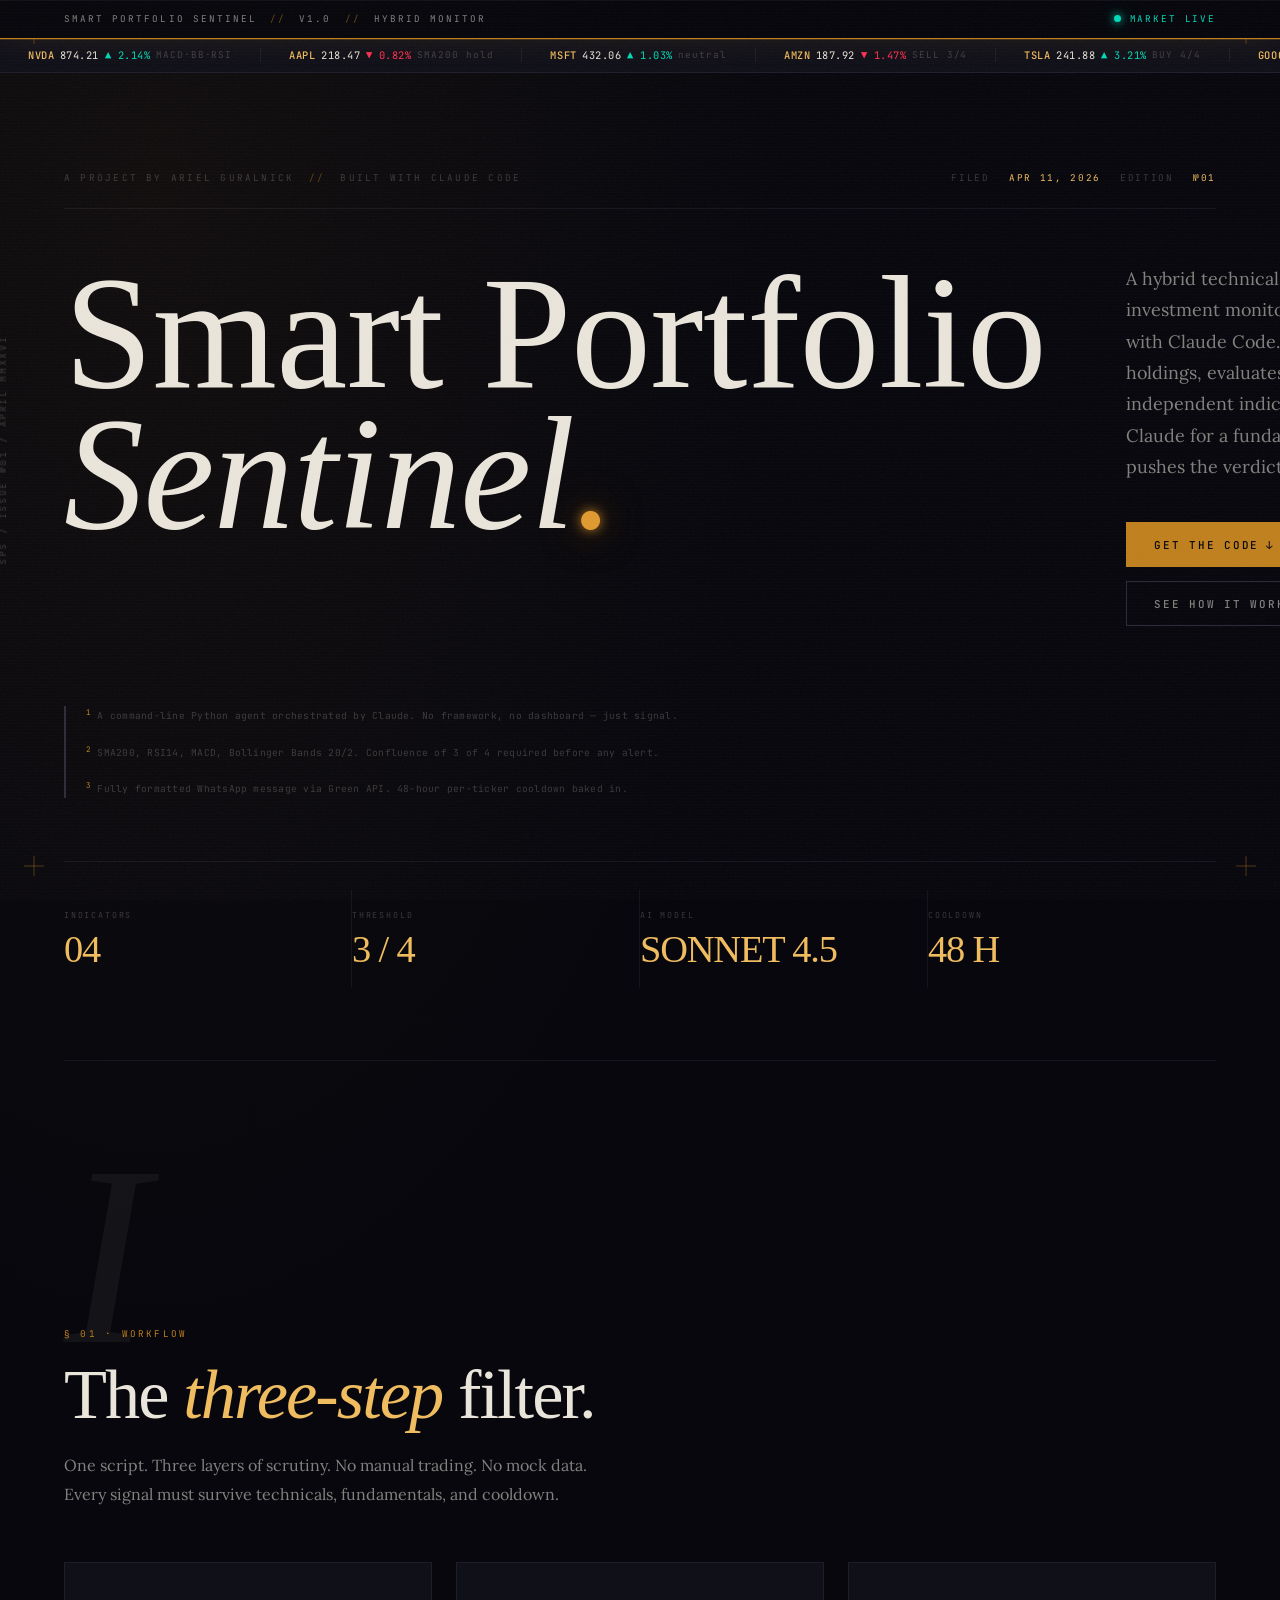
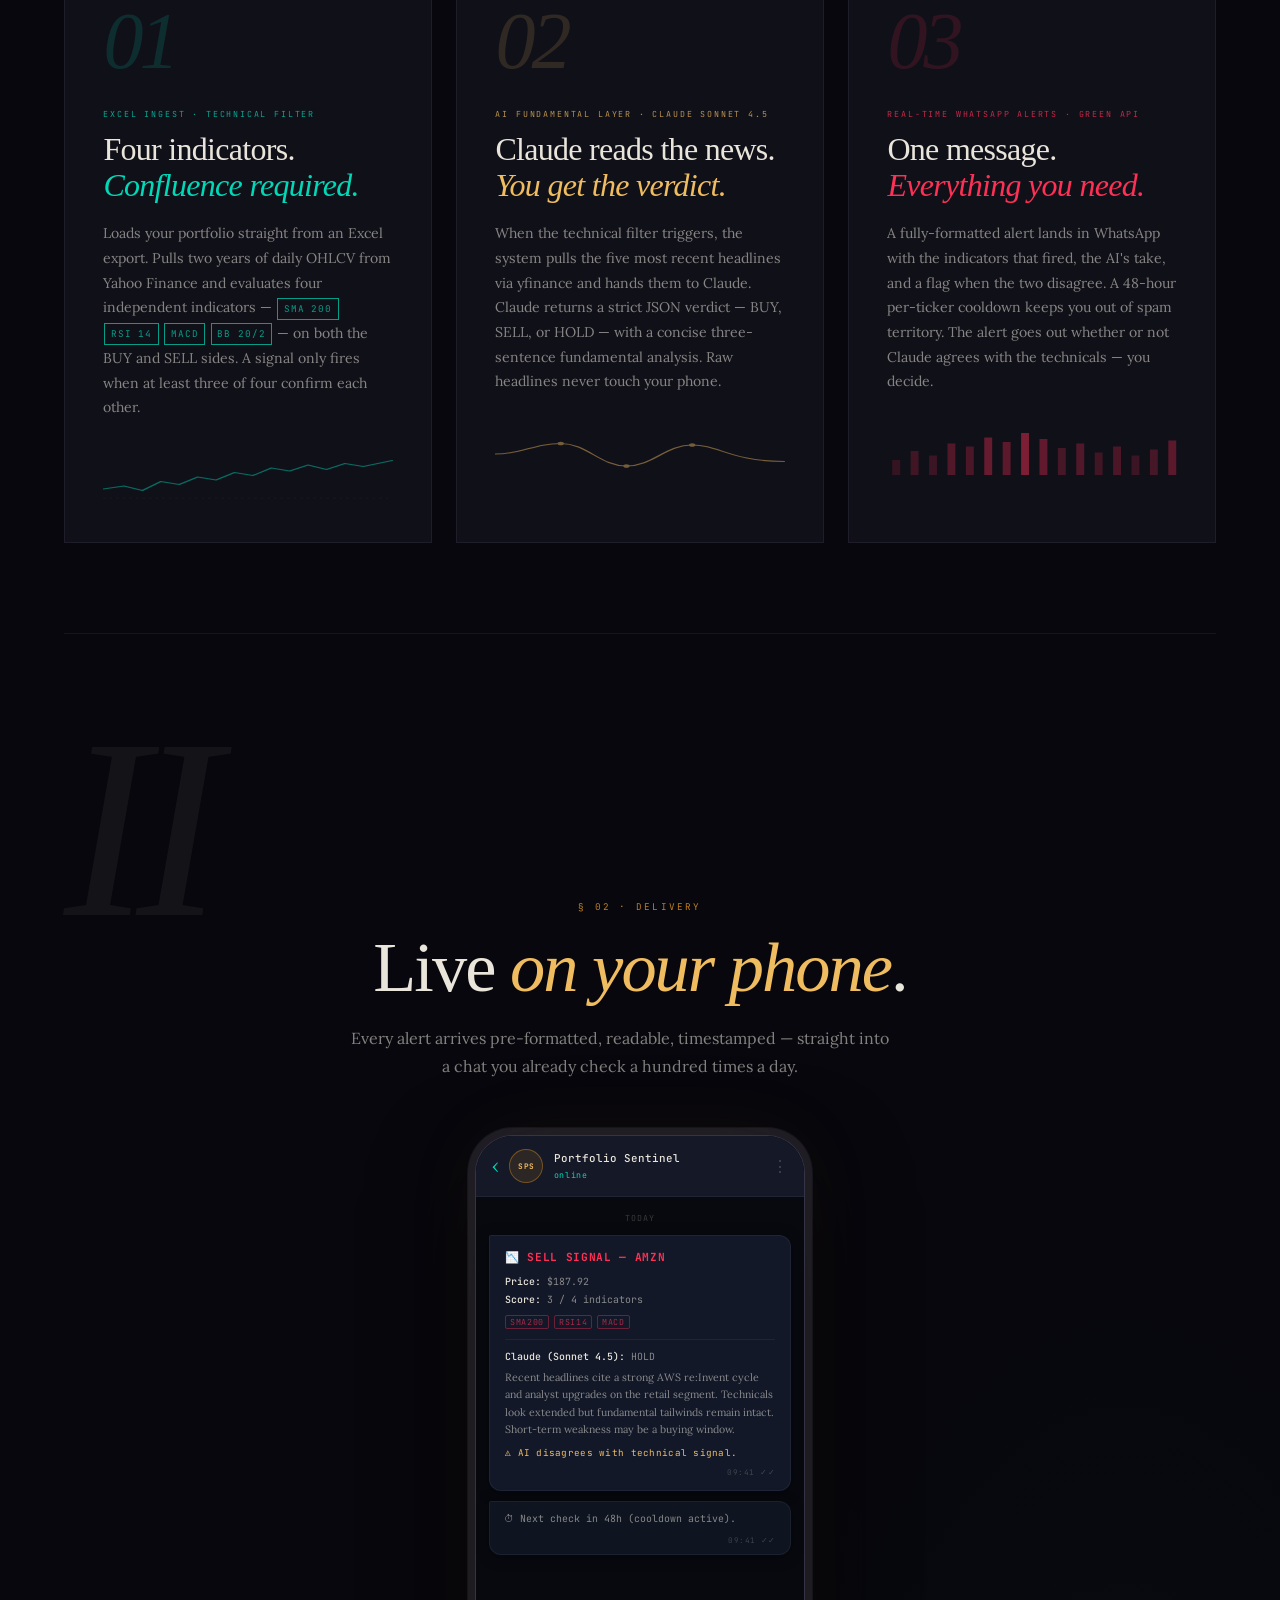
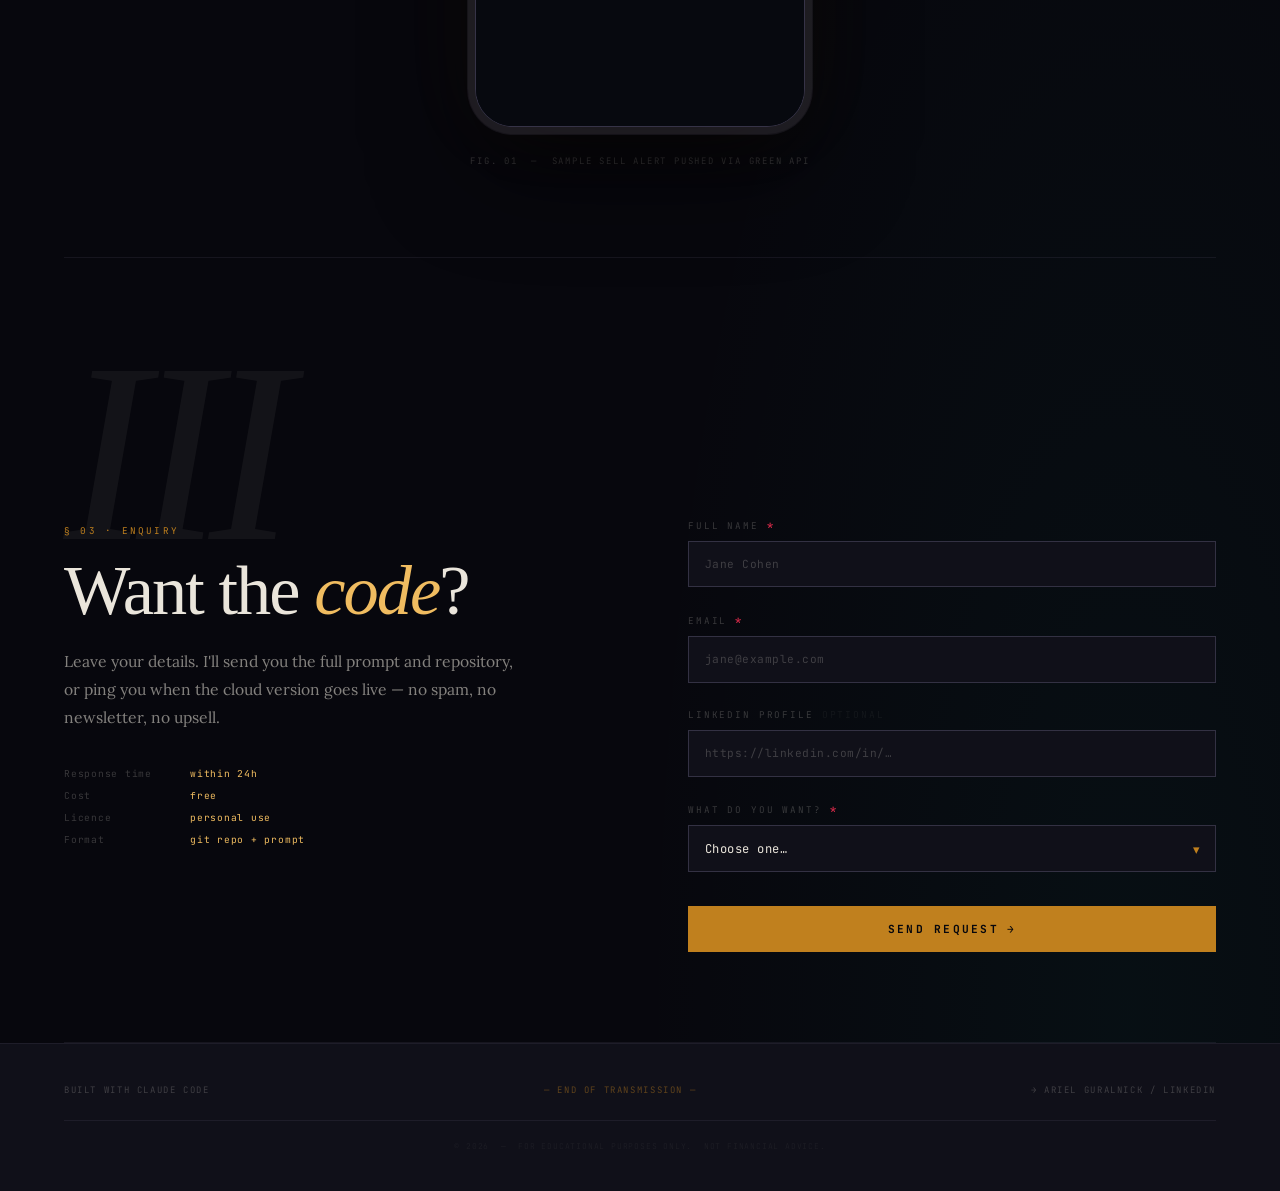
==== landing_page/index.html @ ea99a148 "Add landing page and improve portfolio monitor Landing page: - New dark-terminal-luxury design (Corm" ====
<!doctype html>
<html lang="en">
<head>
<meta charset="utf-8">
<meta name="viewport" content="width=device-width, initial-scale=1, viewport-fit=cover">
<title>Smart Portfolio Sentinel — a hybrid technical & AI monitor</title>
<meta name="description" content="A hybrid technical & AI-driven investment monitoring system built with Claude Code.">

<!-- OpenGraph (for LinkedIn share preview) -->
<meta property="og:type" content="website">
<meta property="og:title" content="Smart Portfolio Sentinel">
<meta property="og:description" content="A hybrid technical & AI-driven investment monitoring system built with Claude Code.">
<!-- TODO: replace og:image with a real preview image URL when deployed -->
<meta property="og:image" content="">

<link rel="preconnect" href="https://fonts.googleapis.com">
<link rel="preconnect" href="https://fonts.gstatic.com" crossorigin>
<link href="https://fonts.googleapis.com/css2?family=Cormorant+Garant:ital,wght@0,300;0,400;0,600;1,300;1,400;1,600&family=JetBrains+Mono:wght@300;400;500;700&family=Lora:ital,wght@0,400;0,500;1,400&display=swap" rel="stylesheet">

<link rel="stylesheet" href="styles.css">
</head>
<body>

<!-- ─── Corner registration marks ─── -->
<div class="reg reg--tl" aria-hidden="true"></div>
<div class="reg reg--tr" aria-hidden="true"></div>
<div class="reg reg--bl" aria-hidden="true"></div>
<div class="reg reg--br" aria-hidden="true"></div>

<!-- ─── Gutter signature (left spine) ─── -->
<aside class="spine" aria-hidden="true">
  <span>SPS / ISSUE №01 / APRIL MMXXVI</span>
</aside>

<!-- ─── Top rule / ticker bar ─── -->
<header class="ticker" role="banner">
  <div class="ticker__inner">
    <span class="ticker__label">SMART&nbsp;PORTFOLIO&nbsp;SENTINEL <span class="ticker__sep">//</span> v1.0 <span class="ticker__sep">//</span> HYBRID&nbsp;MONITOR</span>
    <span class="ticker__status">
      <span class="ticker__dot" aria-hidden="true"></span>
      MARKET&nbsp;LIVE
    </span>
  </div>
</header>

<!-- ─── Marquee strip: mock portfolio feed ─── -->
<div class="marquee" aria-hidden="true">
  <div class="marquee__track">
    <span class="marquee__row">
      <span class="mq"><b>NVDA</b> 874.21 <i class="up">▲ 2.14%</i> <em>MACD·BB·RSI</em></span>
      <span class="mq"><b>AAPL</b> 218.47 <i class="dn">▼ 0.82%</i> <em>SMA200 hold</em></span>
      <span class="mq"><b>MSFT</b> 432.06 <i class="up">▲ 1.03%</i> <em>neutral</em></span>
      <span class="mq"><b>AMZN</b> 187.92 <i class="dn">▼ 1.47%</i> <em>SELL 3/4</em></span>
      <span class="mq"><b>TSLA</b> 241.88 <i class="up">▲ 3.21%</i> <em>BUY 4/4</em></span>
      <span class="mq"><b>GOOG</b> 164.30 <i class="dn">▼ 0.44%</i> <em>neutral</em></span>
      <span class="mq"><b>META</b> 496.15 <i class="up">▲ 0.92%</i> <em>RSI·MACD</em></span>
      <span class="mq"><b>ORCL</b> 137.58 <i class="dn">▼ 2.01%</i> <em>cooldown 48h</em></span>
      <span class="mq"><b>ELAL.TA</b> 682.40 <i class="up">▲ 1.74%</i> <em>BUY 3/4</em></span>
      <span class="mq"><b>AMD</b>  158.23 <i class="up">▲ 2.88%</i> <em>BB·MACD·RSI</em></span>
    </span>
    <!-- Duplicated for seamless loop -->
    <span class="marquee__row" aria-hidden="true">
      <span class="mq"><b>NVDA</b> 874.21 <i class="up">▲ 2.14%</i> <em>MACD·BB·RSI</em></span>
      <span class="mq"><b>AAPL</b> 218.47 <i class="dn">▼ 0.82%</i> <em>SMA200 hold</em></span>
      <span class="mq"><b>MSFT</b> 432.06 <i class="up">▲ 1.03%</i> <em>neutral</em></span>
      <span class="mq"><b>AMZN</b> 187.92 <i class="dn">▼ 1.47%</i> <em>SELL 3/4</em></span>
      <span class="mq"><b>TSLA</b> 241.88 <i class="up">▲ 3.21%</i> <em>BUY 4/4</em></span>
      <span class="mq"><b>GOOG</b> 164.30 <i class="dn">▼ 0.44%</i> <em>neutral</em></span>
      <span class="mq"><b>META</b> 496.15 <i class="up">▲ 0.92%</i> <em>RSI·MACD</em></span>
      <span class="mq"><b>ORCL</b> 137.58 <i class="dn">▼ 2.01%</i> <em>cooldown 48h</em></span>
      <span class="mq"><b>ELAL.TA</b> 682.40 <i class="up">▲ 1.74%</i> <em>BUY 3/4</em></span>
      <span class="mq"><b>AMD</b>  158.23 <i class="up">▲ 2.88%</i> <em>BB·MACD·RSI</em></span>
    </span>
  </div>
</div>

<main>

  <!-- ─── Hero ─── -->
  <section class="hero" id="top">

    <div class="hero__top">
      <p class="hero__eyebrow">
        <span>A&nbsp;PROJECT&nbsp;BY&nbsp;ARIEL&nbsp;GURALNICK</span>
        <span class="hero__eyebrow-sep">//</span>
        <span>BUILT&nbsp;WITH&nbsp;CLAUDE&nbsp;CODE</span>
      </p>
      <p class="hero__dateline">
        <span class="k">FILED</span>
        <span class="v">APR&nbsp;11,&nbsp;2026</span>
        <span class="k">EDITION</span>
        <span class="v">№01</span>
      </p>
    </div>

    <div class="hero__body">

      <h1 class="hero__headline">
        <span class="hero__line" data-text="Smart Portfolio">Smart&nbsp;Portfolio</span>
        <span class="hero__line hero__line--italic" data-text="Sentinel.">Sentinel<span class="hero__dot">.</span></span>
      </h1>

      <div class="hero__deck">
        <p class="hero__subtitle">
          A hybrid technical <span class="amp">&amp;</span> AI-driven investment monitoring system
          built with Claude Code.<sup class="fn">1</sup> It reads your holdings, evaluates four
          independent indicators,<sup class="fn">2</sup> asks Claude for a fundamental read,
          and pushes the verdict to your phone.<sup class="fn">3</sup>
        </p>

        <div class="hero__ctas">
          <a href="#form" class="cta cta--primary">
            <span>Get&nbsp;the&nbsp;code</span>
            <span class="cta__arrow" aria-hidden="true">↓</span>
          </a>
          <a href="#workflow" class="cta cta--ghost">
            <span>See&nbsp;how&nbsp;it&nbsp;works</span>
            <span class="cta__arrow" aria-hidden="true">↓</span>
          </a>
        </div>
      </div>

      <!-- Marginalia / footnotes -->
      <aside class="margin" aria-label="Footnotes">
        <p class="margin__note">
          <sup>1</sup> A command-line Python agent orchestrated by Claude. No framework, no dashboard — just signal.
        </p>
        <p class="margin__note">
          <sup>2</sup> SMA200, RSI14, MACD, Bollinger Bands 20/2. Confluence of 3&nbsp;of&nbsp;4 required before any alert.
        </p>
        <p class="margin__note">
          <sup>3</sup> Fully formatted WhatsApp message via Green API. 48-hour per-ticker cooldown baked in.
        </p>
      </aside>
    </div>

    <div class="hero__meta">
      <div class="hero__meta-cell">
        <span class="hero__meta-k">INDICATORS</span>
        <span class="hero__meta-v">04</span>
      </div>
      <div class="hero__meta-cell">
        <span class="hero__meta-k">THRESHOLD</span>
        <span class="hero__meta-v">3 / 4</span>
      </div>
      <div class="hero__meta-cell">
        <span class="hero__meta-k">AI&nbsp;MODEL</span>
        <span class="hero__meta-v">SONNET&nbsp;4.5</span>
      </div>
      <div class="hero__meta-cell">
        <span class="hero__meta-k">COOLDOWN</span>
        <span class="hero__meta-v">48&nbsp;H</span>
      </div>
    </div>
  </section>


  <!-- ─── Workflow (3 staggered plates with sparklines) ─── -->
  <section class="workflow" id="workflow">
    <span class="section-numeral" aria-hidden="true">I</span>

    <div class="section-head">
      <span class="section-head__tag">§ 01 · WORKFLOW</span>
      <h2 class="section-head__title">The&nbsp;<em>three-step</em>&nbsp;filter.</h2>
      <p class="section-head__lede">
        One script. Three layers of scrutiny. No manual trading. No mock data.
        Every signal must survive technicals, fundamentals, and cooldown.
      </p>
    </div>

    <ol class="plates" role="list">

      <li class="plate plate--one reveal">
        <span class="plate__numeral">01</span>
        <div class="plate__content">
          <p class="plate__kicker">EXCEL&nbsp;INGEST&nbsp;&middot;&nbsp;TECHNICAL&nbsp;FILTER</p>
          <h3 class="plate__title">Four&nbsp;indicators.<br><em>Confluence&nbsp;required.</em></h3>
          <p class="plate__body">
            Loads your portfolio straight from an Excel export. Pulls two years of daily
            OHLCV from Yahoo Finance and evaluates four independent indicators —
            <span class="tag">SMA&nbsp;200</span>
            <span class="tag">RSI&nbsp;14</span>
            <span class="tag">MACD</span>
            <span class="tag">BB&nbsp;20/2</span> —
            on both the BUY and SELL sides. A signal only fires when at least three of
            four confirm each other.
          </p>
        </div>
        <svg class="plate__spark" viewBox="0 0 220 64" preserveAspectRatio="none" aria-hidden="true">
          <path d="M0,44 L16,40 L30,46 L44,34 L58,38 L72,28 L86,32 L100,22 L114,26 L128,16 L142,20 L156,12 L170,18 L184,10 L198,14 L220,6"
                fill="none" stroke="currentColor" stroke-width="1.4" stroke-linecap="round" stroke-linejoin="round"/>
          <path d="M0,56 L220,56" stroke="rgba(244,239,230,.12)" stroke-width="1" stroke-dasharray="2 3"/>
        </svg>
      </li>

      <li class="plate plate--two reveal">
        <span class="plate__numeral">02</span>
        <div class="plate__content">
          <p class="plate__kicker">AI&nbsp;FUNDAMENTAL&nbsp;LAYER&nbsp;&middot;&nbsp;CLAUDE&nbsp;SONNET&nbsp;4.5</p>
          <h3 class="plate__title">Claude&nbsp;reads&nbsp;the&nbsp;news.<br><em>You&nbsp;get&nbsp;the&nbsp;verdict.</em></h3>
          <p class="plate__body">
            When the technical filter triggers, the system pulls the five most recent
            headlines via yfinance and hands them to Claude. Claude returns a strict JSON
            verdict — BUY, SELL, or HOLD — with a concise three-sentence fundamental
            analysis. Raw headlines never touch your phone.
          </p>
        </div>
        <svg class="plate__spark" viewBox="0 0 220 64" preserveAspectRatio="none" aria-hidden="true">
          <path d="M0,32 C20,32 30,18 50,18 C70,18 80,48 100,48 C120,48 130,20 150,20 C170,20 180,42 220,42"
                fill="none" stroke="currentColor" stroke-width="1.4" stroke-linecap="round"/>
          <circle cx="50" cy="18" r="2.4" fill="currentColor"/>
          <circle cx="100" cy="48" r="2.4" fill="currentColor"/>
          <circle cx="150" cy="20" r="2.4" fill="currentColor"/>
        </svg>
      </li>

      <li class="plate plate--three reveal">
        <span class="plate__numeral">03</span>
        <div class="plate__content">
          <p class="plate__kicker">REAL-TIME&nbsp;WHATSAPP&nbsp;ALERTS&nbsp;&middot;&nbsp;GREEN&nbsp;API</p>
          <h3 class="plate__title">One&nbsp;message.<br><em>Everything&nbsp;you&nbsp;need.</em></h3>
          <p class="plate__body">
            A fully-formatted alert lands in WhatsApp with the indicators that fired, the
            AI's take, and a flag when the two disagree. A 48-hour per-ticker cooldown
            keeps you out of spam territory. The alert goes out whether or not Claude
            agrees with the technicals — you decide.
          </p>
        </div>
        <svg class="plate__spark" viewBox="0 0 220 64" preserveAspectRatio="none" aria-hidden="true">
          <rect x="4"   y="40" width="6" height="20" fill="currentColor" opacity=".35"/>
          <rect x="18"  y="28" width="6" height="32" fill="currentColor" opacity=".45"/>
          <rect x="32"  y="34" width="6" height="26" fill="currentColor" opacity=".4"/>
          <rect x="46"  y="18" width="6" height="42" fill="currentColor" opacity=".6"/>
          <rect x="60"  y="22" width="6" height="38" fill="currentColor" opacity=".55"/>
          <rect x="74"  y="10" width="6" height="50" fill="currentColor" opacity=".8"/>
          <rect x="88"  y="16" width="6" height="44" fill="currentColor" opacity=".7"/>
          <rect x="102" y="4"  width="6" height="56" fill="currentColor"/>
          <rect x="116" y="12" width="6" height="48" fill="currentColor" opacity=".75"/>
          <rect x="130" y="24" width="6" height="36" fill="currentColor" opacity=".5"/>
          <rect x="144" y="18" width="6" height="42" fill="currentColor" opacity=".6"/>
          <rect x="158" y="30" width="6" height="30" fill="currentColor" opacity=".45"/>
          <rect x="172" y="22" width="6" height="38" fill="currentColor" opacity=".55"/>
          <rect x="186" y="34" width="6" height="26" fill="currentColor" opacity=".4"/>
          <rect x="200" y="26" width="6" height="34" fill="currentColor" opacity=".5"/>
          <rect x="214" y="14" width="6" height="46" fill="currentColor" opacity=".7"/>
        </svg>
      </li>

    </ol>
  </section>


  <!-- ─── Mock WhatsApp alert in phone frame ─── -->
  <section class="capture" id="capture">
    <span class="section-numeral" aria-hidden="true">II</span>

    <div class="section-head section-head--centered">
      <span class="section-head__tag">§ 02 · DELIVERY</span>
      <h2 class="section-head__title">Live&nbsp;<em>on&nbsp;your&nbsp;phone</em>.</h2>
      <p class="section-head__lede">
        Every alert arrives pre-formatted, readable, timestamped — straight into a
        chat you already check a hundred times a day.
      </p>
    </div>

    <figure class="phone">
      <div class="phone__frame">
        <!-- TODO: replace src with your WhatsApp screenshot path (e.g. whatsapp.png). While empty, the mock chat below is shown. -->
        <img id="whatsapp-screenshot" src="" alt="WhatsApp alert screenshot from Smart Portfolio Sentinel">

        <!-- Mock WhatsApp conversation (shown until real screenshot is provided) -->
        <div class="phone__mock" aria-hidden="true">
          <div class="wa__header">
            <span class="wa__back">‹</span>
            <div class="wa__avatar">SPS</div>
            <div class="wa__meta">
              <span class="wa__name">Portfolio Sentinel</span>
              <span class="wa__presence">online</span>
            </div>
            <span class="wa__ico">⋮</span>
          </div>

          <div class="wa__body">
            <div class="wa__date">TODAY</div>

            <div class="wa__bubble">
              <p class="wa__title">📉 SELL SIGNAL — AMZN</p>
              <p class="wa__line"><b>Price:</b> $187.92</p>
              <p class="wa__line"><b>Score:</b> 3 / 4 indicators</p>
              <p class="wa__tags">
                <span>SMA200</span><span>RSI14</span><span>MACD</span>
              </p>
              <p class="wa__rule"></p>
              <p class="wa__line"><b>Claude (Sonnet 4.5):</b> HOLD</p>
              <p class="wa__para">
                Recent headlines cite a strong AWS re:Invent cycle and analyst upgrades
                on the retail segment. Technicals look extended but fundamental
                tailwinds remain intact. Short-term weakness may be a buying window.
              </p>
              <p class="wa__warn">⚠️ AI disagrees with technical signal.</p>
              <span class="wa__time">09:41 ✓✓</span>
            </div>

            <div class="wa__bubble wa__bubble--small">
              <p class="wa__line">⏱ Next check in 48h (cooldown active).</p>
              <span class="wa__time">09:41 ✓✓</span>
            </div>
          </div>
        </div>

        <!-- Dashed fallback (only shown if both img and mock are somehow hidden) -->
        <div class="phone__placeholder">
          <span class="phone__caption">INSERT&nbsp;WHATSAPP&nbsp;CAPTURE</span>
          <span class="phone__hint">9:19 aspect — swap the img src in index.html</span>
        </div>
      </div>
      <figcaption class="phone__figcaption">
        FIG.&nbsp;01&nbsp;&nbsp;&mdash;&nbsp;&nbsp;Sample&nbsp;SELL&nbsp;alert&nbsp;pushed&nbsp;via&nbsp;Green&nbsp;API
      </figcaption>
    </figure>
  </section>


  <!-- ─── Lead gen form ─── -->
  <section class="form-section" id="form">
    <span class="section-numeral" aria-hidden="true">III</span>

    <div class="form-grid">
      <div class="form-copy">
        <span class="section-head__tag">§ 03 · ENQUIRY</span>
        <h2 class="form-copy__title">Want&nbsp;the&nbsp;<em>code</em>?</h2>
        <p class="form-copy__lede">
          Leave your details. I'll send you the full prompt and repository,
          or ping you when the cloud version goes live — no spam, no newsletter,
          no upsell.
        </p>
        <div class="form-copy__meta">
          <p><span class="k">Response&nbsp;time</span><span class="v">within&nbsp;24h</span></p>
          <p><span class="k">Cost</span><span class="v">free</span></p>
          <p><span class="k">Licence</span><span class="v">personal&nbsp;use</span></p>
          <p><span class="k">Format</span><span class="v">git&nbsp;repo&nbsp;+&nbsp;prompt</span></p>
        </div>
      </div>

      <!-- TODO: replace YOUR_FORM_ID with your Formspree endpoint -->
      <form class="lead-form" id="lead-form" action="https://formspree.io/f/meepynpo" method="POST" novalidate>

        <div class="field">
          <label for="fullName"><span>Full&nbsp;name</span> <span class="req">*</span></label>
          <input id="fullName" name="fullName" type="text" required autocomplete="name" placeholder="Jane Cohen">
        </div>

        <div class="field">
          <label for="email"><span>Email</span> <span class="req">*</span></label>
          <input id="email" name="email" type="email" required autocomplete="email" placeholder="jane@example.com">
        </div>

        <div class="field">
          <label for="linkedin"><span>LinkedIn&nbsp;profile</span> <span class="opt">optional</span></label>
          <input id="linkedin" name="linkedin" type="url" autocomplete="url" placeholder="https://linkedin.com/in/…">
        </div>

        <div class="field">
          <label for="interest"><span>What&nbsp;do&nbsp;you&nbsp;want?</span> <span class="req">*</span></label>
          <div class="select-wrap">
            <select id="interest" name="interest" required>
              <option value="" disabled selected>Choose one…</option>
              <option value="code">I want the Code / Prompt</option>
              <option value="cloud">Notify me when the Cloud version is ready</option>
            </select>
            <span class="select-wrap__arrow" aria-hidden="true">▾</span>
          </div>
        </div>

        <button type="submit" class="submit">
          <span>Send&nbsp;request</span>
          <span class="submit__arrow" aria-hidden="true">→</span>
        </button>

        <p class="form-error" id="form-error" hidden>Something went wrong. Please try again or email me directly.</p>

      </form>

      <!-- Success state (shown after successful submit) -->
      <div class="form-success" id="form-success" hidden>
        <span class="form-success__tag">TRANSMISSION&nbsp;RECEIVED</span>
        <h3 class="form-success__title">Thanks&nbsp;&mdash;&nbsp;<em>you're&nbsp;on&nbsp;the&nbsp;list</em>.</h3>
        <p class="form-success__body">
          I'll be in touch within 24 hours at the address you provided.
          Until then, keep an eye on your portfolio.
        </p>
      </div>

    </div>
  </section>

</main>


<!-- ─── Footer ─── -->
<footer class="foot">
  <div class="foot__inner">
    <span class="foot__left">BUILT&nbsp;WITH&nbsp;CLAUDE&nbsp;CODE</span>
    <span class="foot__center">— END&nbsp;OF&nbsp;TRANSMISSION —</span>
    <!-- TODO: replace YOUR_LINKEDIN_URL with your actual LinkedIn profile URL -->
    <a class="foot__right" href="https://www.linkedin.com/in/ariel-guralnick-b01802206/" target="_blank" rel="noopener noreferrer">
      → ARIEL&nbsp;GURALNICK&nbsp;/&nbsp;LINKEDIN
    </a>
  </div>
  <p class="foot__fine">
    © 2026&nbsp;&nbsp;&mdash;&nbsp;&nbsp;FOR&nbsp;EDUCATIONAL&nbsp;PURPOSES&nbsp;ONLY.&nbsp;&nbsp;NOT&nbsp;FINANCIAL&nbsp;ADVICE.
  </p>
</footer>

<script src="script.js"></script>
</body>
</html>
---- landing_page/styles.css ----
/* ════════════════════════════════════════════════════════════════════
   SMART PORTFOLIO SENTINEL — v2.0
   Aesthetic: Dark Terminal Luxury
   "Bloomberg Terminal meets a Swiss watch"
   ════════════════════════════════════════════════════════════════════ */

/* ─── 0. Tokens ───────────────────────────────────────────────────── */
:root {
  /* palette */
  --bg:             #07070d;
  --surface:        #101019;
  --surface-hi:     #13121f;
  --border:         rgba(210, 200, 255, 0.07);
  --border-hi:      rgba(210, 200, 255, 0.18);

  --amber:          #c0801e;
  --amber-bright:   #e09a30;
  --amber-text:     #f0bc60;
  --amber-glow:     rgba(192, 128, 30, 0.14);

  --cyan:           #00d9b8;
  --cyan-dim:       rgba(0, 217, 184, 0.65);
  --red:            #ff3055;
  --red-dim:        rgba(255, 48, 85, 0.65);

  --text:           #eae5db;
  --text-dim:       rgba(234, 229, 219, 0.55);
  --text-faint:     rgba(234, 229, 219, 0.22);
  --text-ghost:     rgba(234, 229, 219, 0.055);

  /* typography */
  --f-display:      'Cormorant Garant', Georgia, serif;
  --f-mono:         'JetBrains Mono', 'Courier New', monospace;
  --f-body:         'Lora', Georgia, serif;

  /* layout */
  --pad-x:          clamp(1.5rem, 5vw, 5rem);
  --max-w:          1320px;

  /* easing */
  --ease:           cubic-bezier(0.25, 0.46, 0.45, 0.94);
  --ease-out:       cubic-bezier(0.16, 1, 0.3, 1);
}

/* ─── 1. Reset & Base ─────────────────────────────────────────────── */
*, *::before, *::after { box-sizing: border-box; margin: 0; padding: 0; }

html {
  font-size: 16px;
  scroll-behavior: smooth;
  -webkit-font-smoothing: antialiased;
  -moz-osx-font-smoothing: grayscale;
}

body {
  font-family: var(--f-body);
  background-color: var(--bg);
  color: var(--text);
  overflow-x: hidden;
  min-height: 100vh;
  background-image:
    radial-gradient(ellipse 90% 50% at 12% 4%,  rgba(192,128,30,0.055) 0%, transparent 55%),
    radial-gradient(ellipse 70% 60% at 88% 96%, rgba(0,217,184,0.04)   0%, transparent 55%);
}

/* CRT scan-line overlay */
body::before {
  content: '';
  position: fixed;
  inset: 0;
  background: repeating-linear-gradient(
    0deg,
    transparent 0px, transparent 2px,
    rgba(255,255,255,0.011) 2px, rgba(255,255,255,0.011) 3px
  );
  pointer-events: none;
  z-index: 9999;
}

/* Film grain noise */
body::after {
  content: '';
  position: fixed;
  inset: 0;
  background-image: url("data:image/svg+xml,%3Csvg viewBox='0 0 512 512' xmlns='http://www.w3.org/2000/svg'%3E%3Cfilter id='n'%3E%3CfeTurbulence type='fractalNoise' baseFrequency='0.75' numOctaves='4' stitchTiles='stitch'/%3E%3C/filter%3E%3Crect width='100%25' height='100%25' filter='url(%23n)'/%3E%3C/svg%3E");
  opacity: 0.028;
  pointer-events: none;
  z-index: 9998;
}

a { color: inherit; text-decoration: none; }
img { max-width: 100%; display: block; }
button, input, select, textarea { font: inherit; }

/* ─── 2. Corner Registration Marks ───────────────────────────────── */
.reg {
  position: fixed;
  width: 20px;
  height: 20px;
  z-index: 300;
  pointer-events: none;
}
.reg::before, .reg::after {
  content: '';
  position: absolute;
  background: var(--amber);
  opacity: 0.4;
}
.reg::before { width: 100%; height: 1px; top: 50%; transform: translateY(-50%); }
.reg::after  { width: 1px; height: 100%; left: 50%; transform: translateX(-50%); }

.reg--tl { top: 1.5rem; left: 1.5rem; }
.reg--tr { top: 1.5rem; right: 1.5rem; }
.reg--bl { bottom: 1.5rem; left: 1.5rem; }
.reg--br { bottom: 1.5rem; right: 1.5rem; }

/* ─── 3. Spine ────────────────────────────────────────────────────── */
.spine {
  position: fixed;
  left: 0;
  top: 50%;
  transform: translateX(-50%) translateY(-50%) rotate(-90deg);
  transform-origin: center center;
  z-index: 200;
  pointer-events: none;
  white-space: nowrap;
}
.spine span {
  font-family: var(--f-mono);
  font-size: 0.55rem;
  letter-spacing: 0.3em;
  color: var(--text-faint);
  text-transform: uppercase;
}

/* ─── 4. Ticker Bar ───────────────────────────────────────────────── */
.ticker {
  position: sticky;
  top: 0;
  z-index: 500;
  background: rgba(7, 7, 13, 0.9);
  backdrop-filter: blur(14px) saturate(1.6);
  border-bottom: 1px solid var(--amber);
  box-shadow:
    0 1px 0 rgba(192, 128, 30, 0.25),
    0 0 32px rgba(192, 128, 30, 0.12),
    inset 0 1px 0 rgba(255,255,255,0.04);
}
.ticker__inner {
  max-width: var(--max-w);
  margin: 0 auto;
  padding: 0.8rem var(--pad-x);
  display: flex;
  justify-content: space-between;
  align-items: center;
  gap: 1rem;
}
.ticker__label {
  font-family: var(--f-mono);
  font-size: 0.58rem;
  letter-spacing: 0.22em;
  color: var(--text-dim);
  text-transform: uppercase;
}
.ticker__sep { margin: 0 0.55em; color: var(--amber); opacity: 0.5; }
.ticker__status {
  font-family: var(--f-mono);
  font-size: 0.58rem;
  letter-spacing: 0.2em;
  color: var(--cyan);
  display: flex;
  align-items: center;
  gap: 0.55rem;
  text-transform: uppercase;
  flex-shrink: 0;
}
.ticker__dot {
  width: 7px;
  height: 7px;
  border-radius: 50%;
  background: var(--cyan);
  box-shadow: 0 0 8px var(--cyan), 0 0 20px rgba(0,217,184,0.45);
  animation: pulse-live 2.2s ease-in-out infinite;
}

@keyframes pulse-live {
  0%, 100% { opacity: 1; box-shadow: 0 0 8px var(--cyan), 0 0 20px rgba(0,217,184,0.45); }
  50%       { opacity: 0.35; box-shadow: 0 0 3px var(--cyan); }
}

/* ─── 5. Marquee ──────────────────────────────────────────────────── */
.marquee {
  overflow: hidden;
  border-bottom: 1px solid var(--border);
  background: var(--surface);
  padding: 0.6rem 0;
}
.marquee__track {
  display: flex;
  width: max-content;
  animation: scroll-marquee 60s linear infinite;
  will-change: transform;
}
.marquee__track:hover { animation-play-state: paused; }
.marquee__row {
  display: flex;
  flex-shrink: 0;
}
.mq {
  font-family: var(--f-mono);
  font-size: 0.65rem;
  letter-spacing: 0.05em;
  padding: 0 1.75rem;
  border-right: 1px solid var(--border);
  display: flex;
  align-items: center;
  gap: 0.55em;
  white-space: nowrap;
}
.mq b   { color: var(--amber-text); font-weight: 500; }
.mq em  { color: var(--text-faint); font-style: normal; font-size: 0.58rem; letter-spacing: 0.1em; }
.mq .up { color: var(--cyan); font-style: normal; }
.mq .dn { color: var(--red);  font-style: normal; }

@keyframes scroll-marquee {
  from { transform: translateX(0); }
  to   { transform: translateX(-50%); }
}

/* ─── 6. Main container ───────────────────────────────────────────── */
main {
  max-width: var(--max-w);
  margin: 0 auto;
  padding: 0 var(--pad-x);
}

/* ─── 7. Hero ─────────────────────────────────────────────────────── */
.hero {
  padding: clamp(4rem, 11vh, 9rem) 0 clamp(3rem, 8vh, 6rem);
  border-bottom: 1px solid var(--border);
  position: relative;
}

.hero__top {
  display: flex;
  align-items: baseline;
  justify-content: space-between;
  flex-wrap: wrap;
  gap: 1rem;
  padding-bottom: 1.5rem;
  border-bottom: 1px solid var(--border);
  margin-bottom: clamp(2.5rem, 6vh, 5rem);
}
.hero__eyebrow {
  font-family: var(--f-mono);
  font-size: 0.58rem;
  letter-spacing: 0.24em;
  color: var(--text-faint);
  text-transform: uppercase;
}
.hero__eyebrow-sep { margin: 0 0.7em; color: var(--amber); opacity: 0.45; }
.hero__dateline {
  font-family: var(--f-mono);
  font-size: 0.58rem;
  letter-spacing: 0.18em;
  color: var(--text-faint);
  text-transform: uppercase;
  display: flex;
  gap: 1.2rem;
  align-items: baseline;
  flex-wrap: wrap;
}
.hero__dateline .k { color: var(--text-faint); }
.hero__dateline .v { color: var(--amber-text); }

/* Headline */
.hero__headline {
  line-height: 0.88;
  letter-spacing: -0.025em;
  margin-bottom: clamp(2rem, 5vh, 4rem);
}
.hero__line {
  display: block;
  font-family: var(--f-display);
  font-weight: 300;
  font-size: clamp(4.8rem, 12.5vw, 12rem);
  color: var(--text);
}
.hero__line--italic {
  font-style: italic;
  font-weight: 300;
}
.hero__dot {
  color: var(--amber-bright);
  text-shadow:
    0 0 12px var(--amber),
    0 0 40px rgba(192,128,30,0.5),
    0 0 80px rgba(192,128,30,0.2);
}

/* Hero body grid */
.hero__body {
  display: grid;
  grid-template-columns: 1fr;
  gap: 2.5rem;
}
@media (min-width: 900px) {
  .hero__body {
    grid-template-columns: 1fr 300px;
    gap: 5rem;
    align-items: start;
  }
}

.hero__deck { display: flex; flex-direction: column; }
.hero__subtitle {
  font-size: clamp(1rem, 1.4vw, 1.12rem);
  line-height: 1.75;
  color: var(--text-dim);
  max-width: 52ch;
}
.hero__subtitle .amp { color: var(--amber-text); font-style: italic; }
.hero__subtitle .fn {
  font-family: var(--f-mono);
  font-size: 0.52rem;
  vertical-align: super;
  color: var(--amber);
  letter-spacing: 0;
}

.hero__ctas {
  display: flex;
  flex-wrap: wrap;
  gap: 0.9rem;
  margin-top: 2.5rem;
}

.cta {
  display: inline-flex;
  align-items: center;
  gap: 0.65em;
  font-family: var(--f-mono);
  font-size: 0.68rem;
  font-weight: 500;
  letter-spacing: 0.16em;
  text-transform: uppercase;
  padding: 0.9rem 1.7rem;
  transition: all 0.22s var(--ease);
  cursor: pointer;
  white-space: nowrap;
}
.cta--primary {
  background: var(--amber);
  color: #07070d;
  border: 1px solid var(--amber);
}
.cta--primary:hover {
  background: var(--amber-bright);
  border-color: var(--amber-bright);
  box-shadow: 0 0 28px var(--amber-glow), 0 6px 20px rgba(192,128,30,0.28);
  transform: translateY(-2px);
}
.cta--ghost {
  background: transparent;
  color: var(--text-dim);
  border: 1px solid var(--border-hi);
}
.cta--ghost:hover {
  border-color: var(--amber);
  color: var(--amber-text);
  transform: translateY(-2px);
}
.cta__arrow { transition: transform 0.22s var(--ease); }
.cta--primary:hover .cta__arrow,
.cta--ghost:hover   .cta__arrow { transform: translateY(3px); }

/* Marginalia */
.margin {
  padding-left: 1.25rem;
  border-left: 2px solid var(--border-hi);
}
.margin__note {
  font-family: var(--f-mono);
  font-size: 0.6rem;
  line-height: 1.75;
  color: var(--text-faint);
  letter-spacing: 0.025em;
  margin-bottom: 1.1rem;
}
.margin__note:last-child { margin-bottom: 0; }
.margin__note sup { color: var(--amber); font-size: 0.48rem; vertical-align: super; }

/* Meta bar */
.hero__meta {
  margin-top: clamp(3rem, 7vh, 5.5rem);
  padding-top: 1.75rem;
  border-top: 1px solid var(--border);
  display: flex;
  flex-wrap: wrap;
  gap: 0;
}
.hero__meta-cell {
  flex: 1 1 130px;
  padding: 1.25rem 2rem 1.25rem 0;
  border-right: 1px solid var(--border);
  display: flex;
  flex-direction: column;
  gap: 0.6rem;
}
.hero__meta-cell:last-child { border-right: none; }
.hero__meta-k {
  font-family: var(--f-mono);
  font-size: 0.52rem;
  letter-spacing: 0.22em;
  color: var(--text-faint);
  text-transform: uppercase;
}
.hero__meta-v {
  font-family: var(--f-display);
  font-size: 2.4rem;
  font-weight: 300;
  color: var(--amber-text);
  letter-spacing: -0.03em;
  line-height: 1;
}

/* ─── 8. Section utilities ────────────────────────────────────────── */
.section-numeral {
  display: block;
  font-family: var(--f-display);
  font-size: clamp(7rem, 20vw, 22rem);
  font-weight: 300;
  font-style: italic;
  color: var(--text-ghost);
  line-height: 0.82;
  letter-spacing: -0.05em;
  margin-bottom: -2.5rem;
  pointer-events: none;
  user-select: none;
}

.section-head { margin-bottom: clamp(2.5rem, 6vh, 5rem); }
.section-head--centered {
  text-align: center;
  max-width: 580px;
  margin-left: auto;
  margin-right: auto;
}
.section-head__tag {
  display: inline-block;
  font-family: var(--f-mono);
  font-size: 0.58rem;
  letter-spacing: 0.24em;
  color: var(--amber);
  text-transform: uppercase;
  margin-bottom: 1.1rem;
}
.section-head__title {
  font-family: var(--f-display);
  font-size: clamp(2.6rem, 5.5vw, 5rem);
  font-weight: 300;
  line-height: 1.04;
  letter-spacing: -0.028em;
  color: var(--text);
}
.section-head__title em { font-style: italic; color: var(--amber-text); }
.section-head__lede {
  margin-top: 1.25rem;
  font-size: 1rem;
  line-height: 1.78;
  color: var(--text-dim);
  max-width: 54ch;
}

/* ─── 9. Workflow / Plates ────────────────────────────────────────── */
.workflow {
  padding: clamp(4rem, 10vh, 8rem) 0;
  border-bottom: 1px solid var(--border);
}

.plates {
  list-style: none;
  display: grid;
  grid-template-columns: 1fr;
  gap: 1.5rem;
}
@media (min-width: 900px) {
  .plates { grid-template-columns: repeat(3, 1fr); }
}

.plate {
  background: var(--surface);
  border: 1px solid var(--border);
  padding: clamp(1.75rem, 3vw, 2.75rem);
  position: relative;
  overflow: hidden;
  transition: border-color 0.3s var(--ease), box-shadow 0.3s var(--ease), transform 0.3s var(--ease);
}
.plate::before {
  content: '';
  position: absolute;
  inset: 0;
  background: radial-gradient(ellipse 85% 70% at 50% -10%, var(--amber-glow) 0%, transparent 65%);
  opacity: 0;
  transition: opacity 0.45s var(--ease);
  pointer-events: none;
}
.plate:hover::before { opacity: 1; }
.plate:hover {
  border-color: rgba(192, 128, 30, 0.32);
  box-shadow: 0 0 0 1px rgba(192,128,30,0.1), 0 20px 60px rgba(0,0,0,0.45);
  transform: translateY(-4px);
}

/* Per-plate accent colours */
.plate--one   { --plate-color: var(--cyan); }
.plate--two   { --plate-color: var(--amber-text); }
.plate--three { --plate-color: var(--red); }

.plate__numeral {
  display: block;
  font-family: var(--f-display);
  font-size: 5rem;
  font-weight: 300;
  font-style: italic;
  line-height: 1;
  letter-spacing: -0.05em;
  color: var(--plate-color);
  opacity: 0.14;
  margin-bottom: 1.75rem;
  transition: opacity 0.3s;
}
.plate:hover .plate__numeral { opacity: 0.28; }

.plate__kicker {
  font-family: var(--f-mono);
  font-size: 0.52rem;
  letter-spacing: 0.22em;
  color: var(--plate-color);
  opacity: 0.75;
  text-transform: uppercase;
  margin-bottom: 0.8rem;
}
.plate__title {
  font-family: var(--f-display);
  font-size: clamp(1.45rem, 2.5vw, 2rem);
  font-weight: 400;
  line-height: 1.12;
  letter-spacing: -0.022em;
  color: var(--text);
  margin-bottom: 1.1rem;
}
.plate__title em { font-style: italic; color: var(--plate-color); }
.plate__body {
  font-size: 0.88rem;
  line-height: 1.75;
  color: var(--text-dim);
}
.plate__spark {
  display: block;
  width: 100%;
  height: 48px;
  margin-top: 2.25rem;
  color: var(--plate-color);
  opacity: 0.45;
  transition: opacity 0.3s;
}
.plate:hover .plate__spark { opacity: 0.9; }

/* Inline tags */
.tag {
  display: inline-block;
  font-family: var(--f-mono);
  font-size: 0.58rem;
  letter-spacing: 0.1em;
  padding: 0.18em 0.6em;
  border: 1px solid var(--plate-color);
  color: var(--plate-color);
  opacity: 0.7;
  margin: 0.12em 0.08em;
  vertical-align: middle;
}

/* ─── 10. Reveal animation ────────────────────────────────────────── */
.reveal {
  opacity: 0;
  transform: translateY(28px);
  transition: opacity 0.75s var(--ease-out), transform 0.75s var(--ease-out);
}
.reveal.is-visible { opacity: 1; transform: none; }

/* ─── 11. Capture / Phone ─────────────────────────────────────────── */
.capture {
  padding: clamp(4rem, 10vh, 8rem) 0;
  border-bottom: 1px solid var(--border);
}

.phone {
  display: flex;
  flex-direction: column;
  align-items: center;
  gap: 1.75rem;
}
.phone__frame {
  width: 100%;
  max-width: 330px;
  background: var(--surface-hi);
  border: 1px solid var(--border-hi);
  border-radius: 38px;
  overflow: hidden;
  box-shadow:
    0 0 0 7px rgba(255,255,255,0.035),
    0 0 0 8px var(--border),
    0 40px 100px rgba(0,0,0,0.65),
    0 0 80px rgba(192,128,30,0.07);
  position: relative;
}
#whatsapp-screenshot:not([src=""]) { display: block; width: 100%; }
#whatsapp-screenshot[src=""]       { display: none; }

/* WhatsApp mock */
.phone__mock {
  display: flex;
  flex-direction: column;
  height: 590px;
  background: #090d16;
  font-size: 0.78rem;
}
.wa__header {
  background: #141827;
  padding: 0.8rem 1rem;
  display: flex;
  align-items: center;
  gap: 0.65rem;
  border-bottom: 1px solid rgba(255,255,255,0.055);
  flex-shrink: 0;
}
.wa__back { color: var(--cyan); font-size: 1.1rem; }
.wa__avatar {
  width: 34px; height: 34px; border-radius: 50%;
  background: var(--amber-glow);
  border: 1px solid rgba(192,128,30,0.5);
  display: flex; align-items: center; justify-content: center;
  font-family: var(--f-mono); font-size: 0.48rem; font-weight: 700;
  color: var(--amber-text); letter-spacing: 0.05em; flex-shrink: 0;
}
.wa__meta { flex: 1; overflow: hidden; }
.wa__name {
  display: block; font-family: var(--f-mono); font-size: 0.68rem; font-weight: 500;
  color: var(--text); white-space: nowrap; overflow: hidden; text-overflow: ellipsis;
}
.wa__presence { font-family: var(--f-mono); font-size: 0.52rem; color: var(--cyan); letter-spacing: 0.08em; }
.wa__ico { color: var(--text-faint); font-size: 1rem; flex-shrink: 0; }

.wa__body {
  flex: 1;
  overflow: hidden;
  padding: 1rem 0.8rem;
  background: #07090f;
  display: flex;
  flex-direction: column;
  gap: 0.6rem;
}
.wa__date {
  text-align: center;
  font-family: var(--f-mono); font-size: 0.52rem;
  letter-spacing: 0.14em; color: var(--text-faint);
  margin-bottom: 0.2rem; text-transform: uppercase;
}
.wa__bubble {
  background: #121828;
  border: 1px solid rgba(255,255,255,0.055);
  border-radius: 2px 12px 12px 12px;
  padding: 0.85rem 0.95rem;
  box-shadow: 0 2px 14px rgba(0,0,0,0.35);
}
.wa__bubble--small { background: #0e1420; padding: 0.6rem 0.9rem; }
.wa__title {
  font-family: var(--f-mono); font-size: 0.7rem; font-weight: 700;
  color: var(--red); letter-spacing: 0.06em; margin-bottom: 0.6rem;
}
.wa__line {
  font-family: var(--f-mono); font-size: 0.62rem;
  color: var(--text-dim); margin-bottom: 0.22rem; line-height: 1.55;
}
.wa__line b { color: var(--text); font-weight: 500; }
.wa__tags { display: flex; flex-wrap: wrap; gap: 0.28rem; margin: 0.45rem 0; }
.wa__tags span {
  font-family: var(--f-mono); font-size: 0.52rem; letter-spacing: 0.08em;
  padding: 0.14em 0.5em; border: 1px solid rgba(255,48,85,0.38);
  color: var(--red-dim); border-radius: 2px;
}
.wa__rule { height: 1px; background: var(--border); margin: 0.6rem 0; }
.wa__para {
  font-family: var(--f-body); font-size: 0.66rem;
  line-height: 1.65; color: var(--text-dim); margin-top: 0.25rem;
}
.wa__warn {
  font-family: var(--f-mono); font-size: 0.58rem;
  color: var(--amber-text); margin-top: 0.5rem; letter-spacing: 0.03em;
}
.wa__time {
  display: block; text-align: right;
  font-family: var(--f-mono); font-size: 0.48rem;
  color: var(--text-faint); margin-top: 0.5rem; letter-spacing: 0.06em;
}

.phone__placeholder { display: none; }
.phone__figcaption {
  font-family: var(--f-mono); font-size: 0.56rem;
  letter-spacing: 0.2em; color: var(--text-faint); text-transform: uppercase;
}

/* ─── 12. Form Section ────────────────────────────────────────────── */
.form-section {
  padding: clamp(4rem, 10vh, 8rem) 0;
  border-bottom: 1px solid var(--border);
}
.form-grid {
  display: grid;
  grid-template-columns: 1fr;
  gap: 4rem;
}
@media (min-width: 900px) {
  .form-grid { grid-template-columns: 1fr 1fr; align-items: start; gap: 6rem; }
}

.form-copy__title {
  font-family: var(--f-display);
  font-size: clamp(2.6rem, 5.5vw, 4.5rem);
  font-weight: 300;
  line-height: 1.04;
  letter-spacing: -0.028em;
  color: var(--text);
  margin-bottom: 1.25rem;
}
.form-copy__title em { font-style: italic; color: var(--amber-text); }
.form-copy__lede {
  font-size: 0.98rem; line-height: 1.78; color: var(--text-dim);
  max-width: 46ch; margin-bottom: 2.25rem;
}
.form-copy__meta { display: flex; flex-direction: column; gap: 0.55rem; }
.form-copy__meta p {
  font-family: var(--f-mono); font-size: 0.6rem; letter-spacing: 0.08em;
  display: flex; gap: 1rem; align-items: baseline;
}
.form-copy__meta .k { color: var(--text-faint); flex: 0 0 110px; }
.form-copy__meta .v { color: var(--amber-text); }

.lead-form { display: flex; flex-direction: column; gap: 1.6rem; }
.field { display: flex; flex-direction: column; gap: 0.55rem; }
.field label {
  font-family: var(--f-mono); font-size: 0.58rem;
  letter-spacing: 0.2em; color: var(--text-faint);
  text-transform: uppercase; display: flex; gap: 0.5rem; align-items: baseline;
}
.req { color: var(--red);        font-size: 0.65rem; }
.opt { color: var(--text-ghost); font-size: 0.6rem;  }

.field input,
.field select {
  background: var(--surface);
  border: 1px solid var(--border-hi);
  color: var(--text);
  padding: 0.9rem 1rem;
  font-family: var(--f-mono);
  font-size: 0.76rem;
  letter-spacing: 0.04em;
  outline: none;
  width: 100%;
  -webkit-appearance: none;
  appearance: none;
  transition: border-color 0.2s var(--ease), box-shadow 0.2s var(--ease);
}
.field input::placeholder { color: var(--text-faint); font-size: 0.7rem; }
.field input:focus,
.field select:focus {
  border-color: var(--amber);
  box-shadow: 0 0 0 3px var(--amber-glow);
}
.select-wrap { position: relative; }
.select-wrap select { padding-right: 2.5rem; cursor: pointer; }
.select-wrap__arrow {
  position: absolute; right: 1rem; top: 50%; transform: translateY(-50%);
  color: var(--amber); pointer-events: none; font-size: 0.8rem;
}

.submit {
  display: inline-flex; align-items: center; justify-content: center;
  gap: 0.7em; background: var(--amber); color: #07070d;
  border: none; padding: 1rem 2rem;
  font-family: var(--f-mono); font-size: 0.7rem; font-weight: 700;
  letter-spacing: 0.2em; text-transform: uppercase;
  cursor: pointer; margin-top: 0.5rem;
  transition: background 0.2s var(--ease), box-shadow 0.2s var(--ease), transform 0.15s var(--ease);
}
.submit:hover {
  background: var(--amber-bright);
  box-shadow: 0 0 28px var(--amber-glow), 0 6px 20px rgba(192,128,30,0.28);
  transform: translateY(-2px);
}
.submit:active  { transform: translateY(0); }
.submit:disabled { opacity: 0.45; cursor: not-allowed; transform: none; }
.submit__arrow { transition: transform 0.2s var(--ease); }
.submit:hover .submit__arrow { transform: translateX(4px); }

.form-error {
  font-family: var(--f-mono); font-size: 0.63rem; color: var(--red);
  letter-spacing: 0.06em; padding: 0.75rem 1rem;
  border: 1px solid rgba(255,48,85,0.28); background: rgba(255,48,85,0.05);
}

.form-success {
  display: flex; flex-direction: column; gap: 1rem;
  padding: 2.5rem;
  border: 1px solid rgba(0,217,184,0.28);
  background: rgba(0,217,184,0.03);
}
.form-success__tag {
  font-family: var(--f-mono); font-size: 0.58rem;
  letter-spacing: 0.24em; color: var(--cyan); text-transform: uppercase;
}
.form-success__title {
  font-family: var(--f-display); font-size: 2.5rem; font-weight: 300;
  color: var(--text); line-height: 1.08; letter-spacing: -0.02em;
}
.form-success__title em { font-style: italic; color: var(--cyan); }
.form-success__body { font-size: 0.9rem; line-height: 1.75; color: var(--text-dim); }

/* ─── 13. Footer ──────────────────────────────────────────────────── */
.foot {
  padding: 2.5rem var(--pad-x);
  background: var(--surface);
  border-top: 1px solid var(--border);
}
.foot__inner {
  max-width: var(--max-w);
  margin: 0 auto;
  display: flex;
  justify-content: space-between;
  align-items: center;
  gap: 1rem;
  flex-wrap: wrap;
  padding-bottom: 1.5rem;
  border-bottom: 1px solid var(--border);
  margin-bottom: 1.25rem;
}
.foot__left, .foot__center, .foot__right {
  font-family: var(--f-mono);
  font-size: 0.56rem;
  letter-spacing: 0.18em;
  text-transform: uppercase;
  color: var(--text-faint);
}
.foot__center { color: var(--amber); opacity: 0.45; }
.foot__right  { transition: color 0.2s; }
.foot__right:hover { color: var(--amber-text); }
.foot__fine {
  max-width: var(--max-w);
  margin: 0 auto;
  font-family: var(--f-mono);
  font-size: 0.5rem;
  letter-spacing: 0.1em;
  color: var(--text-ghost);
  text-transform: uppercase;
  text-align: center;
  word-break: break-word;
  overflow-wrap: break-word;
}

/* ─── 14. Responsive ──────────────────────────────────────────────── */

/* Prevent anything from causing horizontal overflow */
html, body { overflow-x: hidden; max-width: 100%; }
main       { overflow-x: hidden; }

@media (max-width: 768px) {
  :root { --pad-x: 1.25rem; }

  /* Hero headline — scale down dramatically */
  .hero__line { font-size: clamp(2.4rem, 10vw, 4.5rem); }

  /* Meta cells — 2-up grid */
  .hero__meta-cell { flex-basis: 45%; }

  /* Section numerals — hide on tablet, too wide */
  .section-numeral { display: none; }

  /* Section headings */
  .section-head__title { font-size: clamp(2rem, 7vw, 3rem); }
  .section-head__lede  { max-width: 100%; }

  /* Form grid stacks */
  .form-grid { gap: 3rem; }
}

@media (max-width: 520px) {
  :root { --pad-x: 1rem; }

  /* Chrome decorations */
  .spine { display: none; }
  .reg   { display: none; }
  .ticker__label { display: none; }

  /* Hero headline — mobile only */
  .hero__line { font-size: clamp(2.2rem, 11vw, 3.2rem); }

  /* Hero top bar — stack vertically */
  .hero__top {
    flex-direction: column;
    gap: 0.5rem;
  }

  /* Subtitle — clamp width */
  .hero__subtitle { max-width: 100%; font-size: 0.95rem; }

  /* CTAs — stack & go full width */
  .hero__ctas { flex-direction: column; gap: 0.75rem; }
  .cta        { width: 100%; justify-content: center; }

  /* Marginalia — reduce size, keep readable */
  .margin { padding-left: 0.9rem; }
  .margin__note { font-size: 0.55rem; }

  /* Meta strip — single column */
  .hero__meta-cell {
    flex-basis: 100%;
    border-right: none;
    border-bottom: 1px solid var(--border);
    padding: 1rem 0;
  }
  .hero__meta-cell:last-child { border-bottom: none; }

  /* Section heads */
  .section-head__title { font-size: 2rem; }

  /* Plates — full width, less padding */
  .plate { padding: 1.5rem; }
  .plate__numeral { font-size: 3.5rem; }
  .plate__title   { font-size: 1.35rem; }

  /* Phone frame — constrain width */
  .phone__frame { max-width: 100%; border-radius: 24px; }
  .phone__mock  { height: 520px; }

  /* Form */
  .form-copy__title { font-size: 2.2rem; }
  .form-copy__meta .k { flex: 0 0 90px; }

  /* Footer */
  .foot__inner  { flex-direction: column; gap: 0.75rem; text-align: center; }
  .foot__center { order: -1; }
}

/* ─── 15. Utility ─────────────────────────────────────────────────── */
[hidden] { display: none !important; }
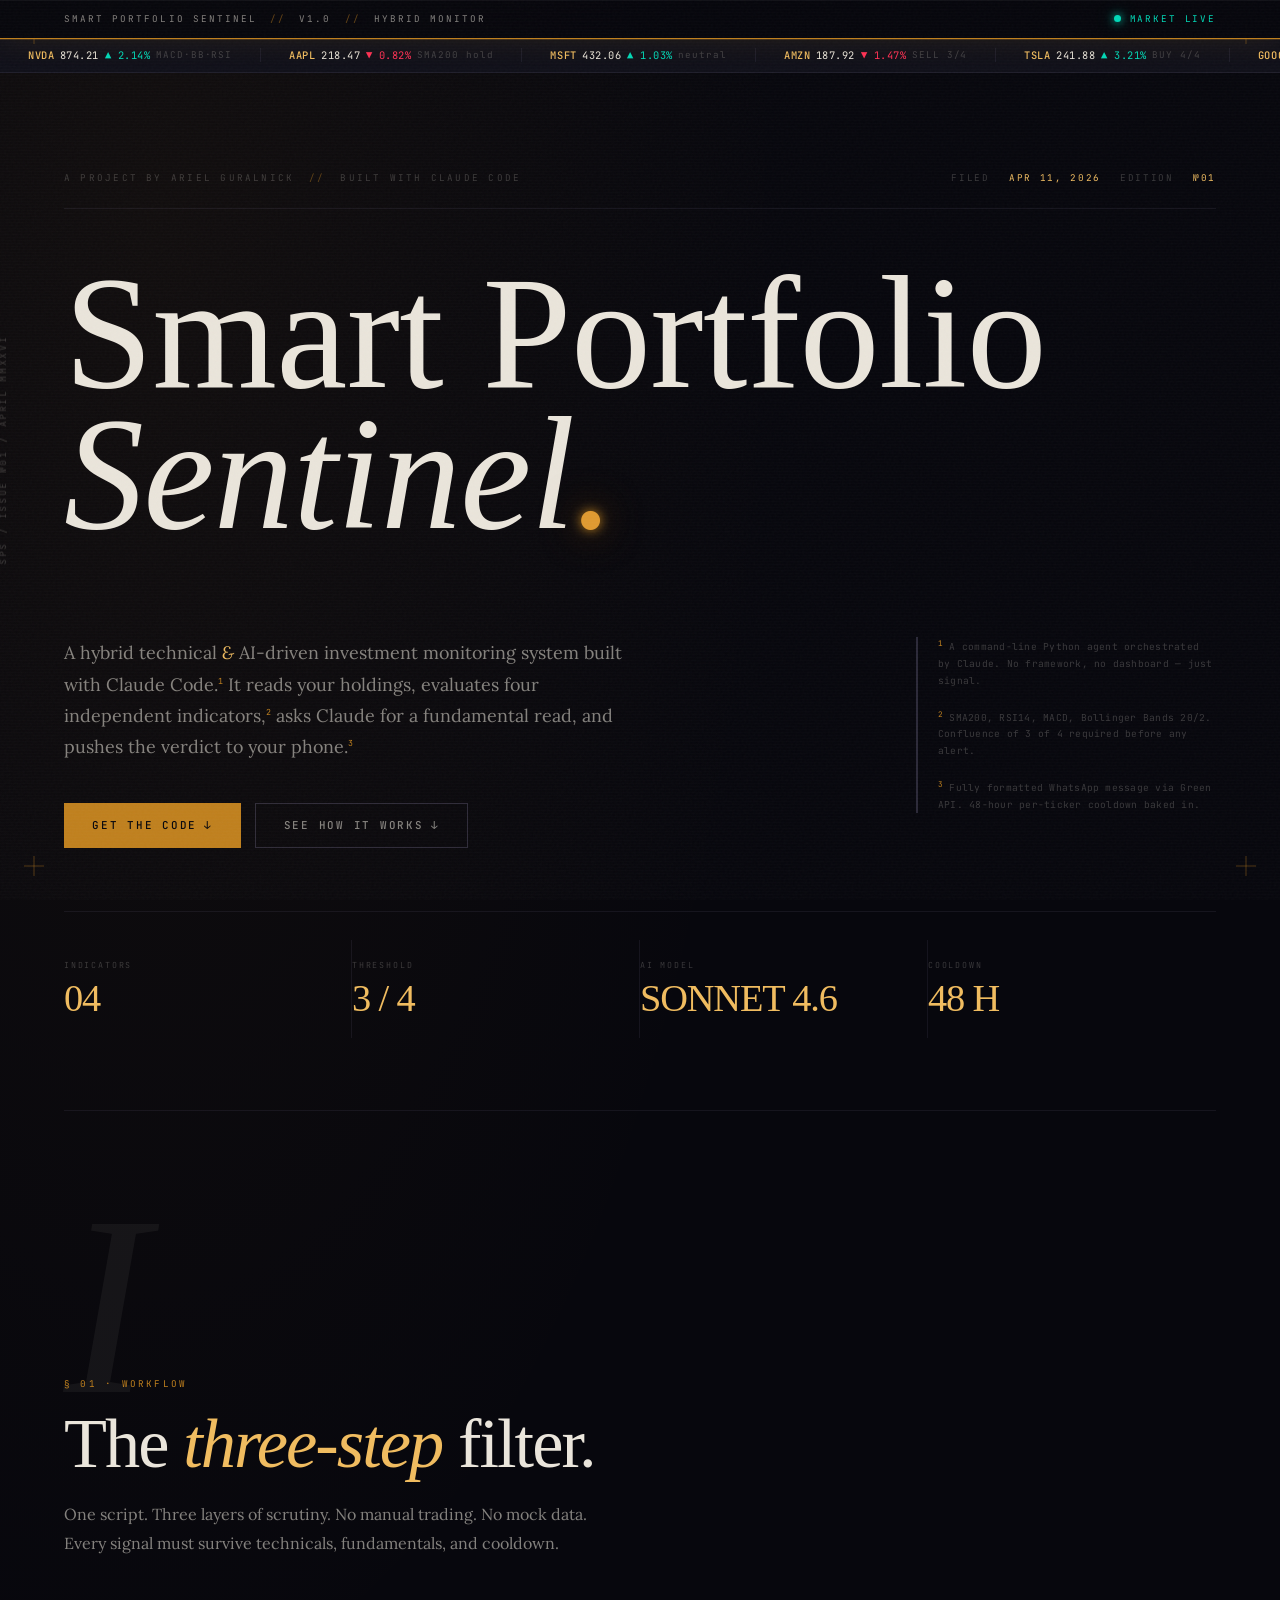
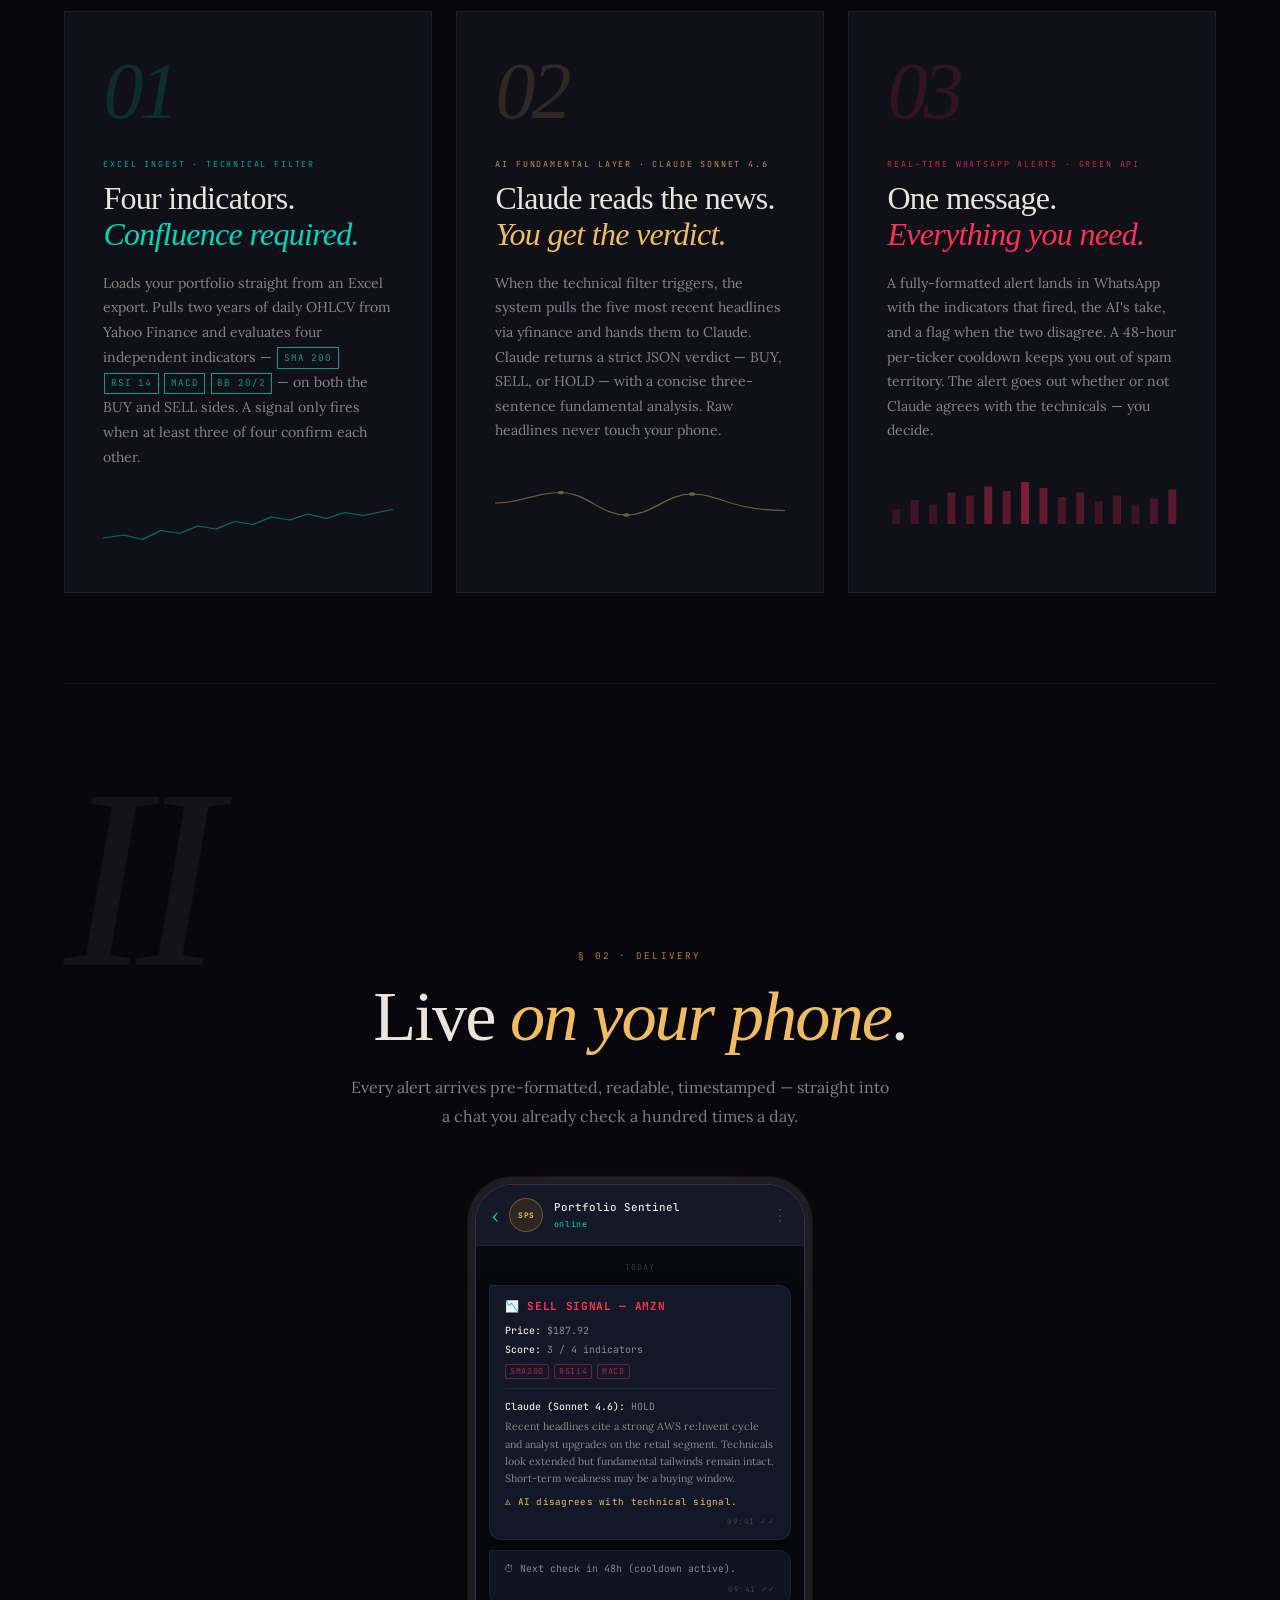
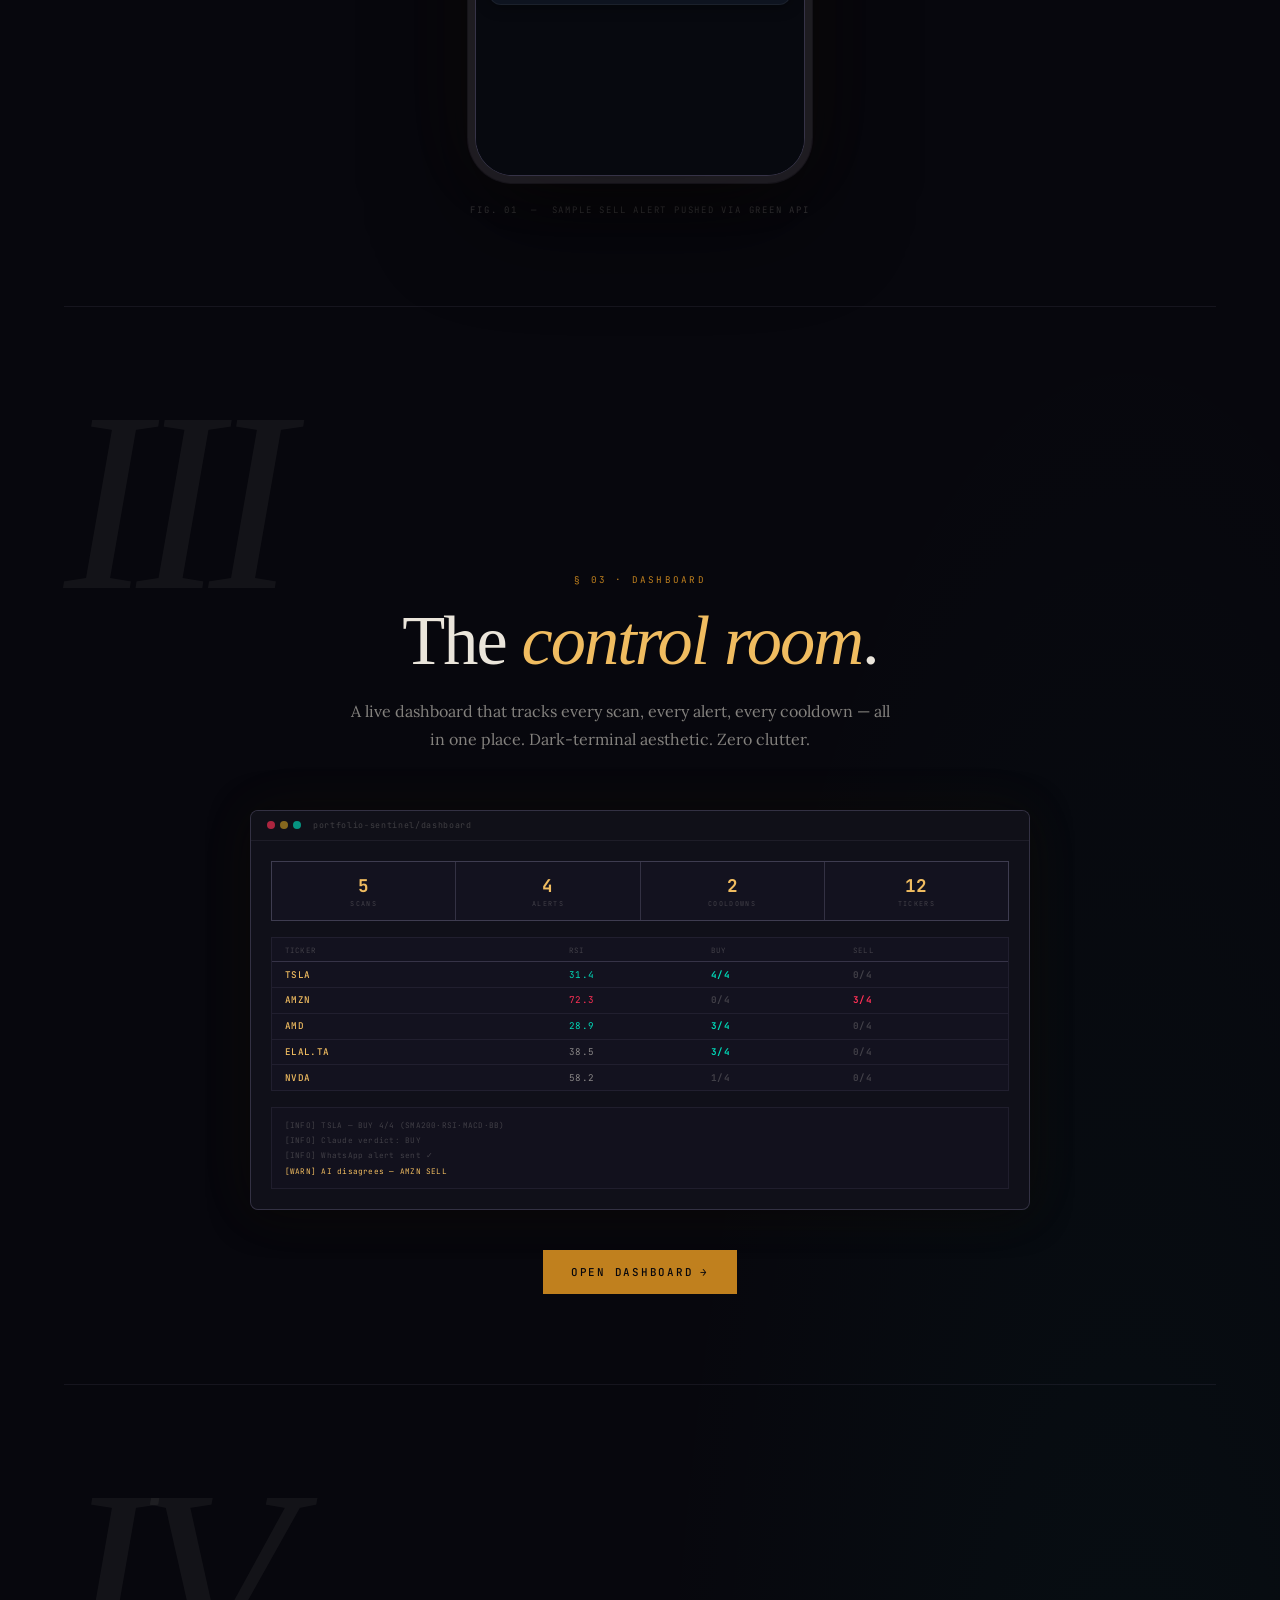
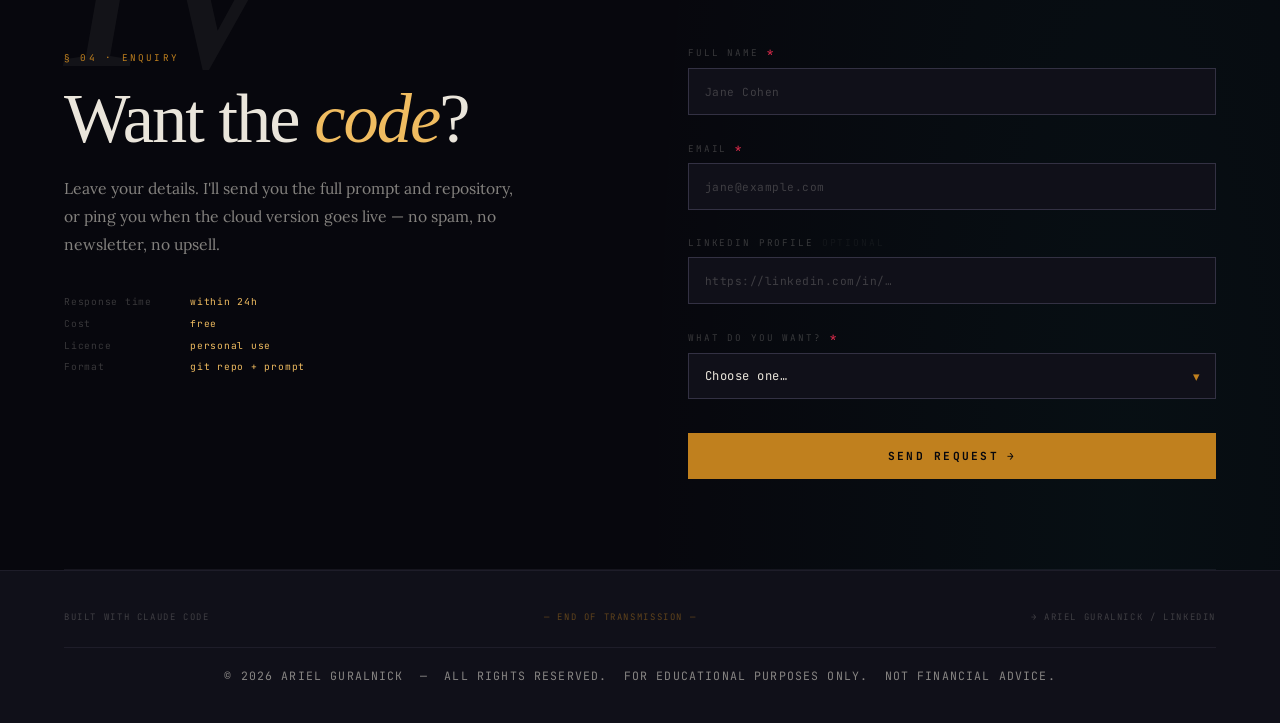
==== commit f2e3d870: "Add dashboard page, cloud deployment config, and UX improvements - New landing_page/dashboard.html: " ====
--- a/landing_page/index.html
+++ b/landing_page/index.html
@@ -145,7 +145,7 @@
       </div>
       <div class="hero__meta-cell">
         <span class="hero__meta-k">AI&nbsp;MODEL</span>
-        <span class="hero__meta-v">SONNET&nbsp;4.5</span>
+        <span class="hero__meta-v">SONNET&nbsp;4.6</span>
       </div>
       <div class="hero__meta-cell">
         <span class="hero__meta-k">COOLDOWN</span>
@@ -196,7 +196,7 @@
       <li class="plate plate--two reveal">
         <span class="plate__numeral">02</span>
         <div class="plate__content">
-          <p class="plate__kicker">AI&nbsp;FUNDAMENTAL&nbsp;LAYER&nbsp;&middot;&nbsp;CLAUDE&nbsp;SONNET&nbsp;4.5</p>
+          <p class="plate__kicker">AI&nbsp;FUNDAMENTAL&nbsp;LAYER&nbsp;&middot;&nbsp;CLAUDE&nbsp;SONNET&nbsp;4.6</p>
           <h3 class="plate__title">Claude&nbsp;reads&nbsp;the&nbsp;news.<br><em>You&nbsp;get&nbsp;the&nbsp;verdict.</em></h3>
           <p class="plate__body">
             When the technical filter triggers, the system pulls the five most recent
@@ -291,7 +291,7 @@
                 <span>SMA200</span><span>RSI14</span><span>MACD</span>
               </p>
               <p class="wa__rule"></p>
-              <p class="wa__line"><b>Claude (Sonnet 4.5):</b> HOLD</p>
+              <p class="wa__line"><b>Claude (Sonnet 4.6):</b> HOLD</p>
               <p class="wa__para">
                 Recent headlines cite a strong AWS re:Invent cycle and analyst upgrades
                 on the retail segment. Technicals look extended but fundamental
@@ -321,13 +321,73 @@
   </section>
 
 
+  <!-- ─── Dashboard Preview ─── -->
+  <section class="dashboard-section" id="dashboard">
+    <span class="section-numeral" aria-hidden="true">III</span>
+
+    <div class="section-head section-head--centered">
+      <span class="section-head__tag">§ 03 · DASHBOARD</span>
+      <h2 class="section-head__title">The&nbsp;<em>control&nbsp;room</em>.</h2>
+      <p class="section-head__lede">
+        A live dashboard that tracks every scan, every alert, every cooldown
+        — all in one place. Dark-terminal aesthetic. Zero clutter.
+      </p>
+    </div>
+
+    <div class="dash-preview reveal">
+      <div class="dash-preview__frame">
+        <div class="dash-preview__bar">
+          <div class="dash-preview__dots">
+            <span></span><span></span><span></span>
+          </div>
+          <span class="dash-preview__url">portfolio-sentinel/dashboard</span>
+        </div>
+        <div class="dash-preview__body">
+          <!-- Mini stat strip -->
+          <div class="dp-stats">
+            <div class="dp-stat"><span class="dp-stat__val">5</span><span class="dp-stat__lbl">Scans</span></div>
+            <div class="dp-stat"><span class="dp-stat__val">4</span><span class="dp-stat__lbl">Alerts</span></div>
+            <div class="dp-stat"><span class="dp-stat__val">2</span><span class="dp-stat__lbl">Cooldowns</span></div>
+            <div class="dp-stat"><span class="dp-stat__val">12</span><span class="dp-stat__lbl">Tickers</span></div>
+          </div>
+          <!-- Mini table preview -->
+          <div class="dp-table">
+            <div class="dp-row dp-row--head">
+              <span>Ticker</span><span>RSI</span><span>Buy</span><span>Sell</span>
+            </div>
+            <div class="dp-row"><span class="dp-ticker">TSLA</span><span class="dp-green">31.4</span><span class="dp-score dp-green">4/4</span><span class="dp-score dp-dim">0/4</span></div>
+            <div class="dp-row"><span class="dp-ticker">AMZN</span><span class="dp-red">72.3</span><span class="dp-score dp-dim">0/4</span><span class="dp-score dp-red">3/4</span></div>
+            <div class="dp-row"><span class="dp-ticker">AMD</span><span class="dp-green">28.9</span><span class="dp-score dp-green">3/4</span><span class="dp-score dp-dim">0/4</span></div>
+            <div class="dp-row"><span class="dp-ticker">ELAL.TA</span><span>38.5</span><span class="dp-score dp-green">3/4</span><span class="dp-score dp-dim">0/4</span></div>
+            <div class="dp-row"><span class="dp-ticker">NVDA</span><span>58.2</span><span class="dp-score dp-dim">1/4</span><span class="dp-score dp-dim">0/4</span></div>
+          </div>
+          <!-- Mini log lines -->
+          <div class="dp-logs">
+            <span>[INFO] TSLA — BUY 4/4 (SMA200·RSI·MACD·BB)</span>
+            <span>[INFO] Claude verdict: BUY</span>
+            <span>[INFO] WhatsApp alert sent ✓</span>
+            <span class="dp-warn">[WARN] AI disagrees — AMZN SELL</span>
+          </div>
+        </div>
+      </div>
+
+      <div class="dash-preview__cta">
+        <a href="dashboard.html" class="cta cta--primary">
+          <span>Open&nbsp;Dashboard</span>
+          <span class="cta__arrow" aria-hidden="true">→</span>
+        </a>
+      </div>
+    </div>
+  </section>
+
+
   <!-- ─── Lead gen form ─── -->
   <section class="form-section" id="form">
-    <span class="section-numeral" aria-hidden="true">III</span>
+    <span class="section-numeral" aria-hidden="true">IV</span>
 
     <div class="form-grid">
       <div class="form-copy">
-        <span class="section-head__tag">§ 03 · ENQUIRY</span>
+        <span class="section-head__tag">§ 04 · ENQUIRY</span>
         <h2 class="form-copy__title">Want&nbsp;the&nbsp;<em>code</em>?</h2>
         <p class="form-copy__lede">
           Leave your details. I'll send you the full prompt and repository,
@@ -408,7 +468,7 @@
     </a>
   </div>
   <p class="foot__fine">
-    © 2026&nbsp;&nbsp;&mdash;&nbsp;&nbsp;FOR&nbsp;EDUCATIONAL&nbsp;PURPOSES&nbsp;ONLY.&nbsp;&nbsp;NOT&nbsp;FINANCIAL&nbsp;ADVICE.
+    © 2026 ARIEL&nbsp;GURALNICK&nbsp;&nbsp;&mdash;&nbsp;&nbsp;ALL&nbsp;RIGHTS&nbsp;RESERVED.&nbsp;&nbsp;FOR&nbsp;EDUCATIONAL&nbsp;PURPOSES&nbsp;ONLY.&nbsp;&nbsp;NOT&nbsp;FINANCIAL&nbsp;ADVICE.
   </p>
 </footer>
 
--- a/landing_page/styles.css
+++ b/landing_page/styles.css
@@ -307,8 +307,12 @@
 @media (min-width: 900px) {
   .hero__body {
     grid-template-columns: 1fr 300px;
-    gap: 5rem;
+    gap: 3rem 5rem;
     align-items: start;
+  }
+  /* Headline spans full width above the two-column layout */
+  .hero__headline {
+    grid-column: 1 / -1;
   }
 }
 
@@ -711,7 +715,156 @@
   letter-spacing: 0.2em; color: var(--text-faint); text-transform: uppercase;
 }
 
-/* ─── 12. Form Section ────────────────────────────────────────────── */
+/* ─── 11b. Dashboard Preview Section ─────────────────────────────── */
+.dashboard-section {
+  padding: clamp(4rem, 10vh, 8rem) 0;
+  border-bottom: 1px solid var(--border);
+}
+
+.dash-preview {
+  margin-top: 3.5rem;
+  display: flex;
+  flex-direction: column;
+  align-items: center;
+  gap: 2.5rem;
+}
+
+.dash-preview__frame {
+  width: 100%;
+  max-width: 780px;
+  background: var(--surface);
+  border: 1px solid var(--border-hi);
+  border-radius: 8px;
+  overflow: hidden;
+  box-shadow:
+    0 4px 40px rgba(0,0,0,0.4),
+    0 0 60px rgba(192,128,30,0.06);
+}
+
+.dash-preview__bar {
+  display: flex;
+  align-items: center;
+  gap: 0.75rem;
+  padding: 0.6rem 1rem;
+  background: rgba(16, 16, 25, 0.9);
+  border-bottom: 1px solid var(--border);
+}
+
+.dash-preview__dots {
+  display: flex;
+  gap: 5px;
+}
+.dash-preview__dots span {
+  width: 8px;
+  height: 8px;
+  border-radius: 50%;
+  background: var(--text-faint);
+}
+.dash-preview__dots span:first-child { background: var(--red-dim); }
+.dash-preview__dots span:nth-child(2) { background: rgba(251,191,36,0.5); }
+.dash-preview__dots span:last-child { background: var(--cyan-dim); }
+
+.dash-preview__url {
+  font-family: var(--f-mono);
+  font-size: 0.52rem;
+  letter-spacing: 0.08em;
+  color: var(--text-faint);
+}
+
+.dash-preview__body {
+  padding: 1.25rem;
+  display: flex;
+  flex-direction: column;
+  gap: 1rem;
+}
+
+/* Mini stats */
+.dp-stats {
+  display: grid;
+  grid-template-columns: repeat(4, 1fr);
+  gap: 1px;
+  background: var(--border-hi);
+  border: 1px solid var(--border);
+}
+.dp-stat {
+  background: var(--surface-hi);
+  padding: 0.75rem 0.5rem;
+  text-align: center;
+}
+.dp-stat__val {
+  display: block;
+  font-family: var(--f-mono);
+  font-size: 1.1rem;
+  font-weight: 700;
+  color: var(--amber-text);
+}
+.dp-stat__lbl {
+  display: block;
+  font-family: var(--f-mono);
+  font-size: 0.42rem;
+  letter-spacing: 0.2em;
+  text-transform: uppercase;
+  color: var(--text-faint);
+  margin-top: 0.15rem;
+}
+
+/* Mini table */
+.dp-table {
+  border: 1px solid var(--border);
+  background: var(--surface-hi);
+}
+.dp-row {
+  display: grid;
+  grid-template-columns: 2fr 1fr 1fr 1fr;
+  font-family: var(--f-mono);
+  font-size: 0.58rem;
+  letter-spacing: 0.04em;
+  padding: 0.4rem 0.8rem;
+  border-bottom: 1px solid var(--border);
+  color: var(--text-dim);
+}
+.dp-row:last-child { border-bottom: none; }
+.dp-row--head {
+  font-size: 0.46rem;
+  letter-spacing: 0.16em;
+  text-transform: uppercase;
+  color: var(--text-faint);
+  border-bottom: 1px solid var(--border-hi);
+}
+.dp-ticker  { color: var(--amber-text); font-weight: 500; }
+.dp-green   { color: var(--cyan); }
+.dp-red     { color: var(--red); }
+.dp-dim     { color: var(--text-faint); }
+.dp-score   { font-weight: 700; }
+
+/* Mini logs */
+.dp-logs {
+  background: rgba(19, 18, 31, 0.8);
+  padding: 0.65rem 0.8rem;
+  display: flex;
+  flex-direction: column;
+  gap: 0.2rem;
+  border: 1px solid var(--border);
+}
+.dp-logs span {
+  font-family: var(--f-mono);
+  font-size: 0.48rem;
+  letter-spacing: 0.03em;
+  color: var(--text-faint);
+  line-height: 1.6;
+}
+.dp-logs .dp-warn { color: var(--amber-text); }
+
+.dash-preview__cta {
+  text-align: center;
+}
+
+@media (max-width: 520px) {
+  .dp-stats { grid-template-columns: repeat(2, 1fr); }
+  .dp-row { font-size: 0.5rem; padding: 0.35rem 0.6rem; }
+}
+
+/* ─── 12. Form Section ─────────────────────────────���──────────────── */
 .form-section {
   padding: clamp(4rem, 10vh, 8rem) 0;
   border-bottom: 1px solid var(--border);
@@ -859,9 +1012,9 @@
   max-width: var(--max-w);
   margin: 0 auto;
   font-family: var(--f-mono);
-  font-size: 0.5rem;
+  font-size: 0.72rem;
   letter-spacing: 0.1em;
-  color: var(--text-ghost);
+  color: var(--text-dim);
   text-transform: uppercase;
   text-align: center;
   word-break: break-word;
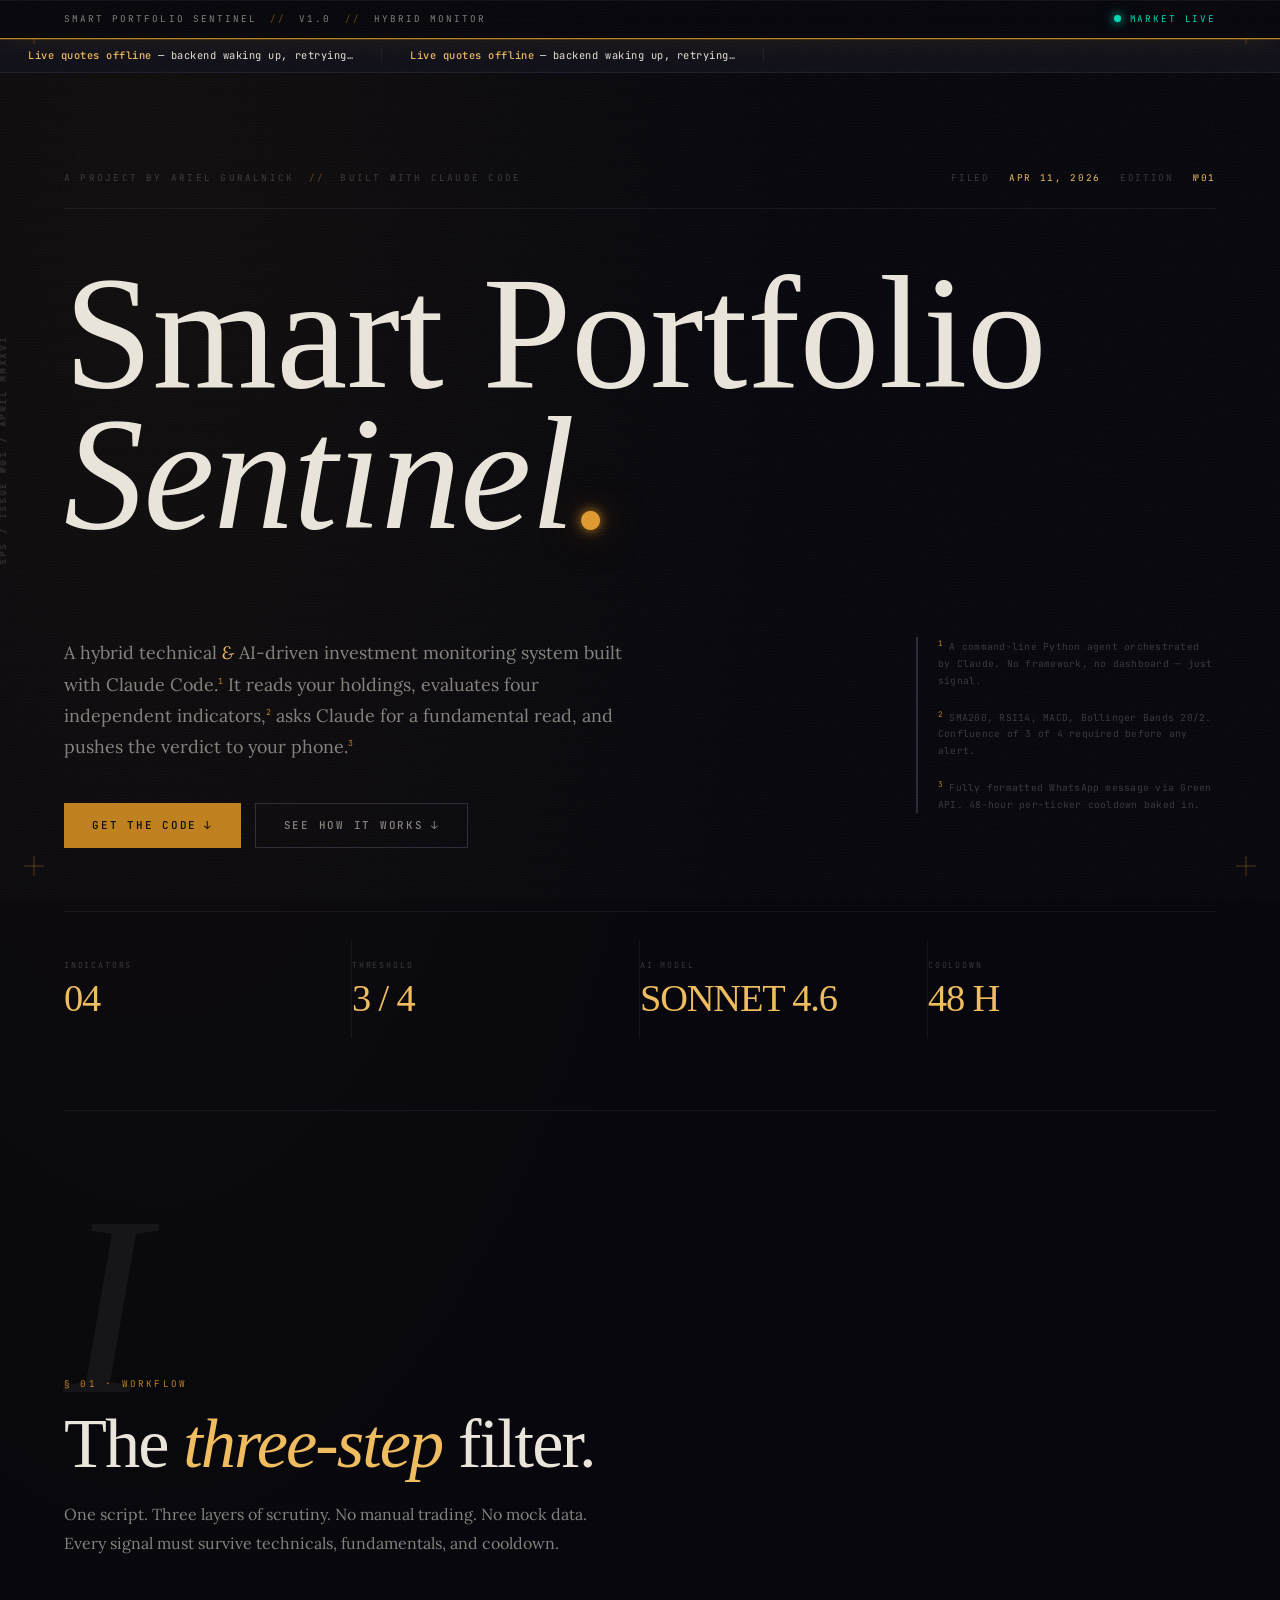
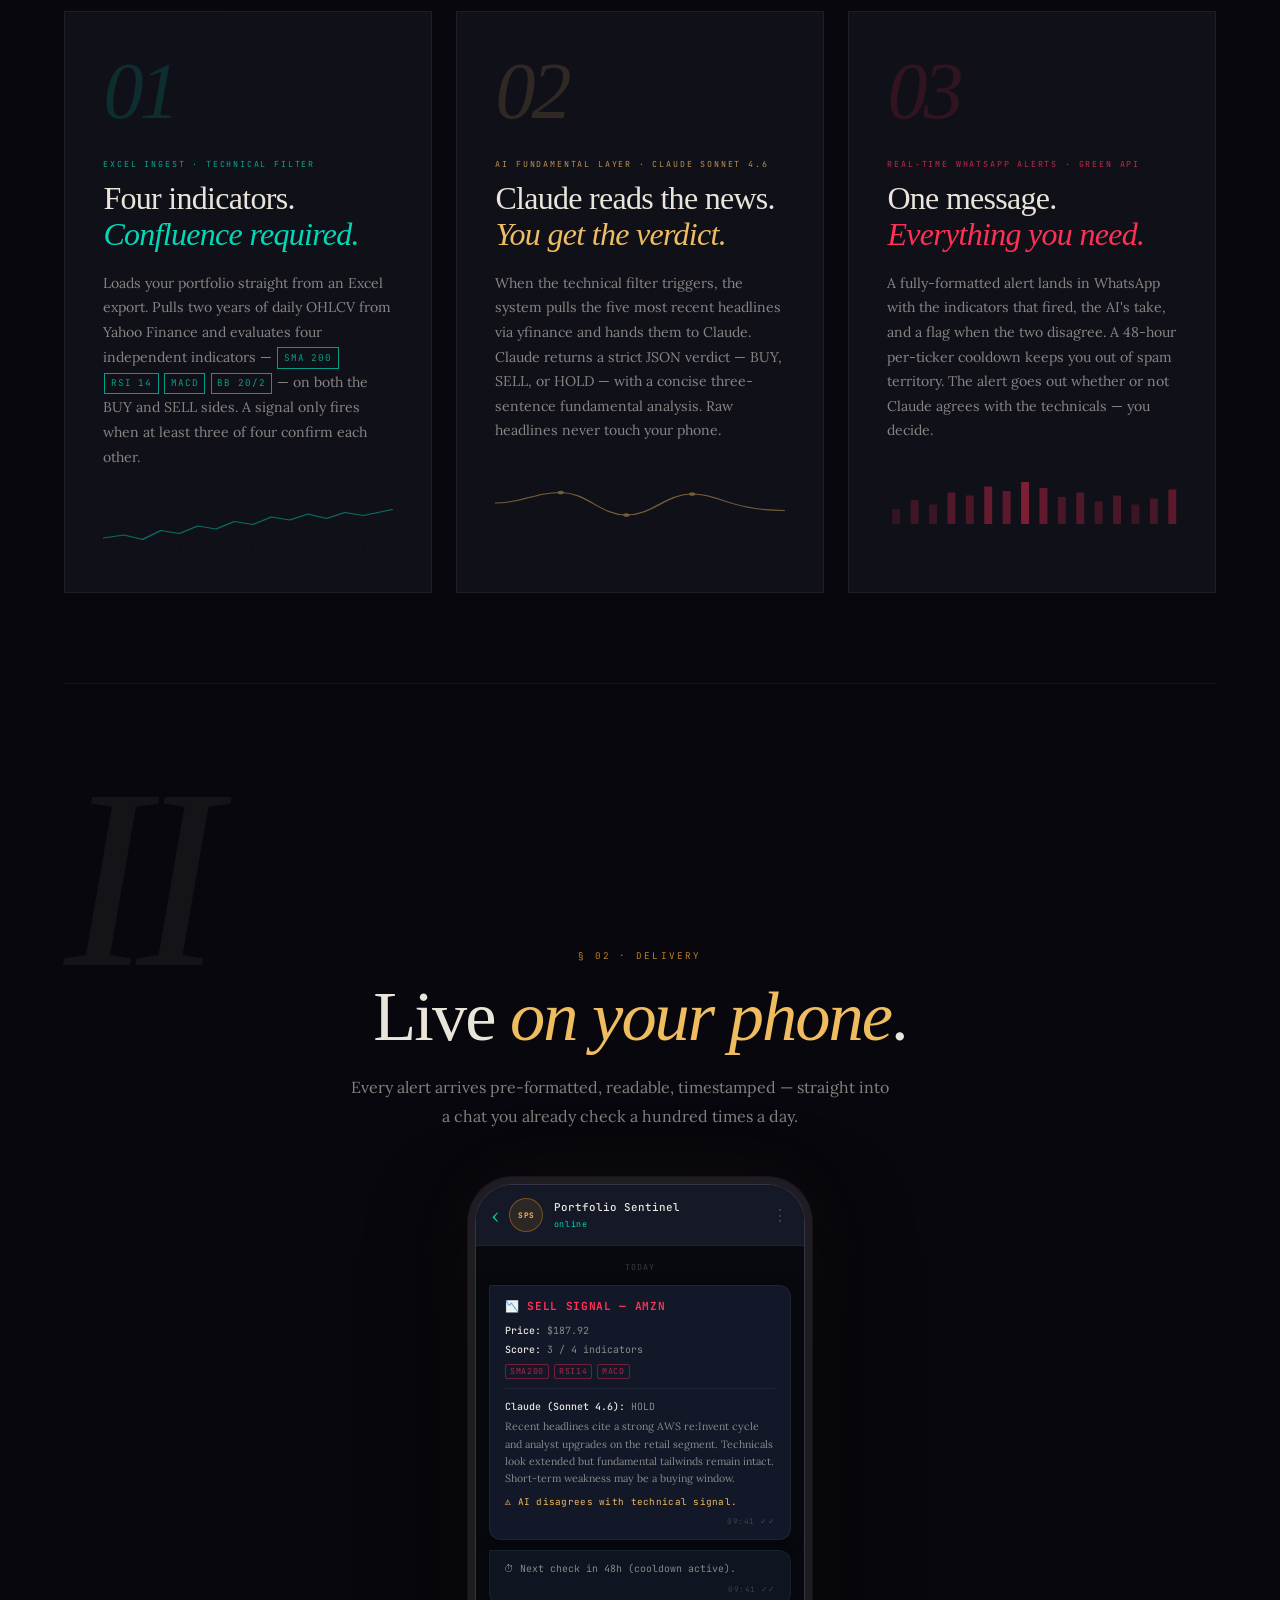
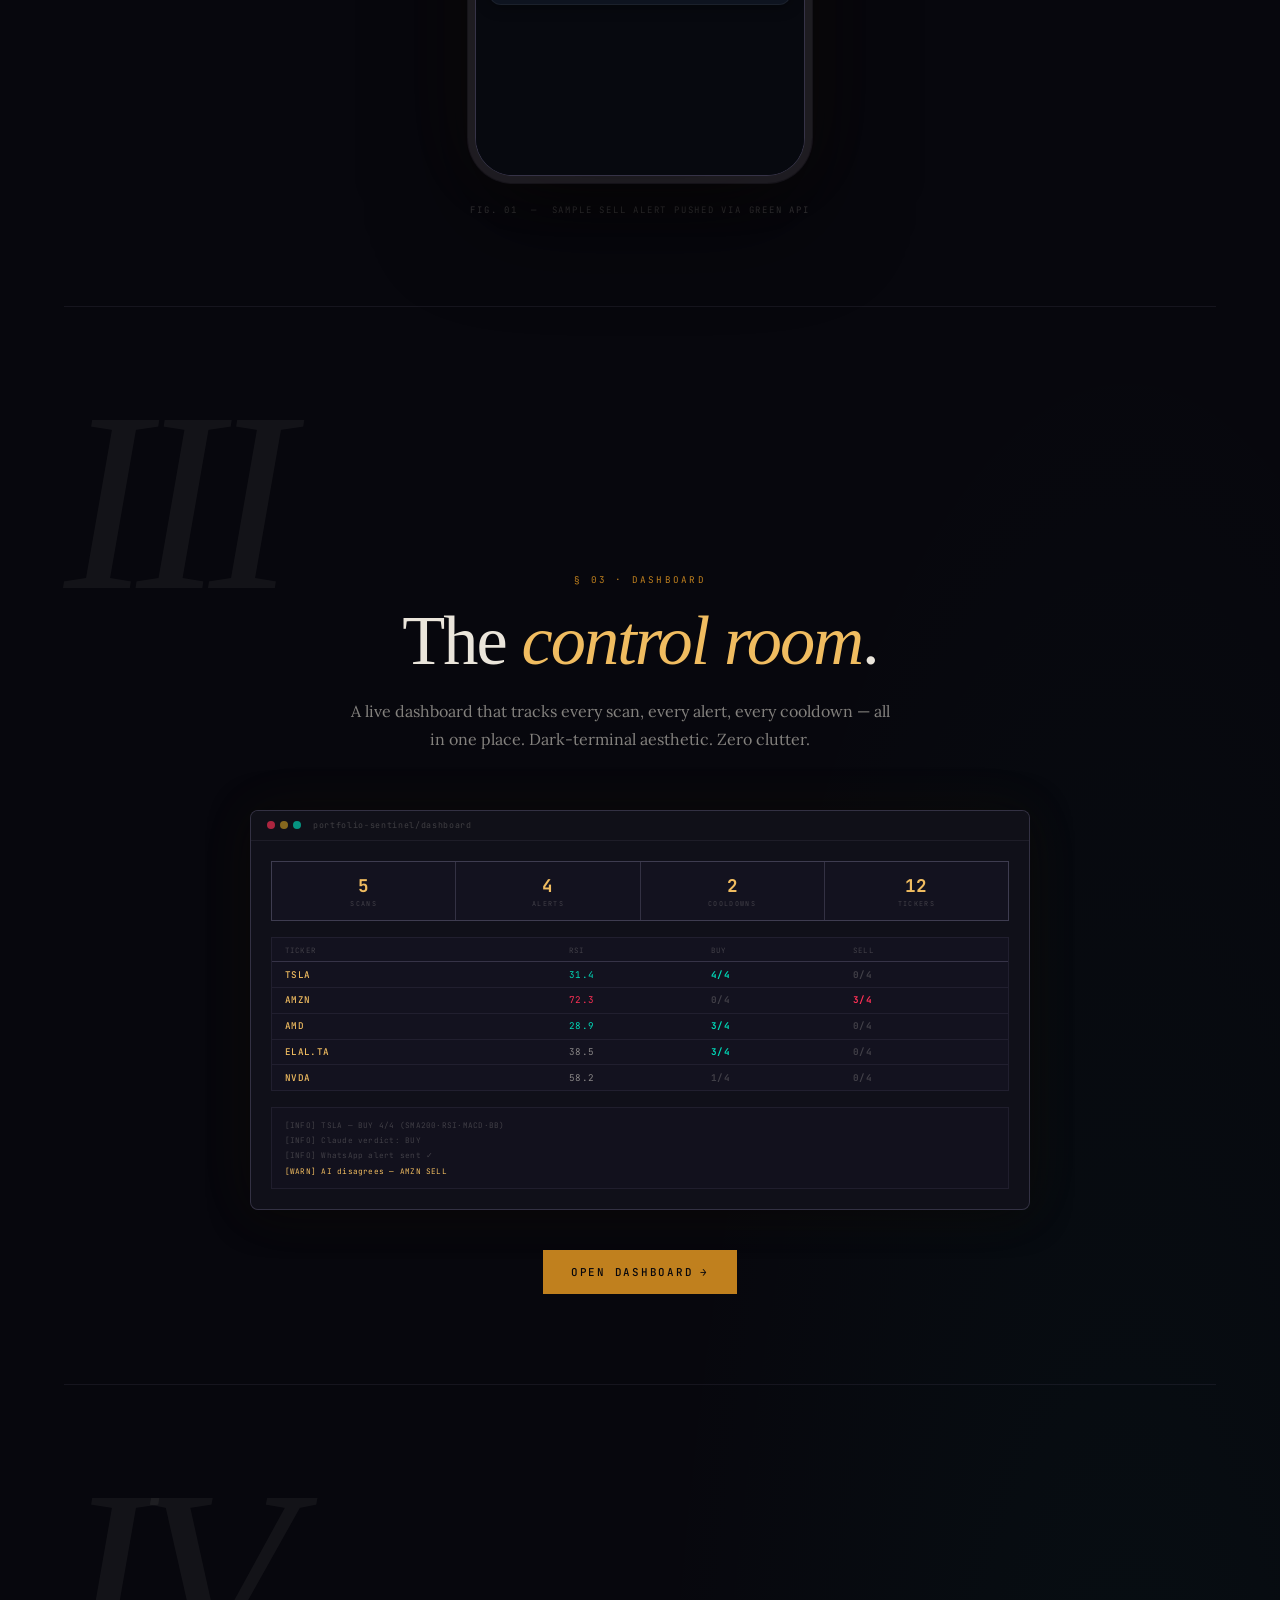
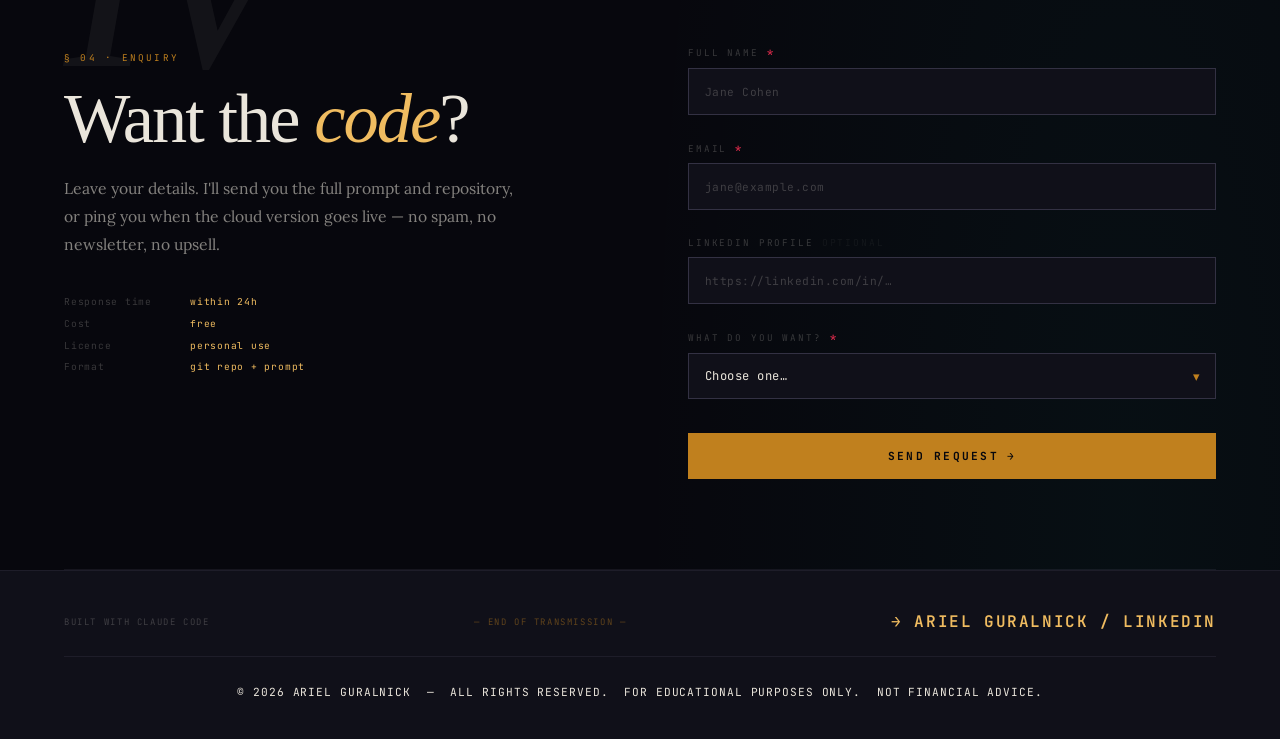
==== commit 12e7e185: "feat(dashboard): auto-populate live data + live marquee quotes - portfolio_monitor.run_once: fall ba" ====
--- a/landing_page/index.html
+++ b/landing_page/index.html
@@ -43,34 +43,13 @@
   </div>
 </header>
 
-<!-- ─── Marquee strip: mock portfolio feed ─── -->
-<div class="marquee" aria-hidden="true">
+<!-- ─── Marquee strip: live portfolio feed (populated by script.js) ─── -->
+<div class="marquee" id="liveMarquee" aria-hidden="true" data-symbols="NVDA,AAPL,MSFT,AMZN,TSLA,GOOG,META,ORCL,AMD,NFLX">
   <div class="marquee__track">
-    <span class="marquee__row">
-      <span class="mq"><b>NVDA</b> 874.21 <i class="up">▲ 2.14%</i> <em>MACD·BB·RSI</em></span>
-      <span class="mq"><b>AAPL</b> 218.47 <i class="dn">▼ 0.82%</i> <em>SMA200 hold</em></span>
-      <span class="mq"><b>MSFT</b> 432.06 <i class="up">▲ 1.03%</i> <em>neutral</em></span>
-      <span class="mq"><b>AMZN</b> 187.92 <i class="dn">▼ 1.47%</i> <em>SELL 3/4</em></span>
-      <span class="mq"><b>TSLA</b> 241.88 <i class="up">▲ 3.21%</i> <em>BUY 4/4</em></span>
-      <span class="mq"><b>GOOG</b> 164.30 <i class="dn">▼ 0.44%</i> <em>neutral</em></span>
-      <span class="mq"><b>META</b> 496.15 <i class="up">▲ 0.92%</i> <em>RSI·MACD</em></span>
-      <span class="mq"><b>ORCL</b> 137.58 <i class="dn">▼ 2.01%</i> <em>cooldown 48h</em></span>
-      <span class="mq"><b>ELAL.TA</b> 682.40 <i class="up">▲ 1.74%</i> <em>BUY 3/4</em></span>
-      <span class="mq"><b>AMD</b>  158.23 <i class="up">▲ 2.88%</i> <em>BB·MACD·RSI</em></span>
+    <span class="marquee__row" data-marquee-row>
+      <span class="mq" data-marquee-loading><b>Loading live quotes…</b></span>
     </span>
-    <!-- Duplicated for seamless loop -->
-    <span class="marquee__row" aria-hidden="true">
-      <span class="mq"><b>NVDA</b> 874.21 <i class="up">▲ 2.14%</i> <em>MACD·BB·RSI</em></span>
-      <span class="mq"><b>AAPL</b> 218.47 <i class="dn">▼ 0.82%</i> <em>SMA200 hold</em></span>
-      <span class="mq"><b>MSFT</b> 432.06 <i class="up">▲ 1.03%</i> <em>neutral</em></span>
-      <span class="mq"><b>AMZN</b> 187.92 <i class="dn">▼ 1.47%</i> <em>SELL 3/4</em></span>
-      <span class="mq"><b>TSLA</b> 241.88 <i class="up">▲ 3.21%</i> <em>BUY 4/4</em></span>
-      <span class="mq"><b>GOOG</b> 164.30 <i class="dn">▼ 0.44%</i> <em>neutral</em></span>
-      <span class="mq"><b>META</b> 496.15 <i class="up">▲ 0.92%</i> <em>RSI·MACD</em></span>
-      <span class="mq"><b>ORCL</b> 137.58 <i class="dn">▼ 2.01%</i> <em>cooldown 48h</em></span>
-      <span class="mq"><b>ELAL.TA</b> 682.40 <i class="up">▲ 1.74%</i> <em>BUY 3/4</em></span>
-      <span class="mq"><b>AMD</b>  158.23 <i class="up">▲ 2.88%</i> <em>BB·MACD·RSI</em></span>
-    </span>
+    <span class="marquee__row" data-marquee-row aria-hidden="true"></span>
   </div>
 </div>
 
--- a/landing_page/styles.css
+++ b/landing_page/styles.css
@@ -1006,19 +1006,26 @@
   color: var(--text-faint);
 }
 .foot__center { color: var(--amber); opacity: 0.45; }
-.foot__right  { transition: color 0.2s; }
-.foot__right:hover { color: var(--amber-text); }
+.foot__right  {
+  font-size: 1rem;
+  letter-spacing: 0.1em;
+  color: var(--amber-text);
+  font-weight: 600;
+  transition: color 0.2s;
+}
+.foot__right:hover { color: var(--amber-bright); }
 .foot__fine {
   max-width: var(--max-w);
   margin: 0 auto;
   font-family: var(--f-mono);
-  font-size: 0.72rem;
-  letter-spacing: 0.1em;
-  color: var(--text-dim);
+  font-size: 0.7rem;
+  letter-spacing: 0.08em;
+  color: var(--text);
   text-transform: uppercase;
   text-align: center;
   word-break: break-word;
   overflow-wrap: break-word;
+  padding-top: 0.5rem;
 }
 
 /* ─── 14. Responsive ──────────────────────────────────────────────── */
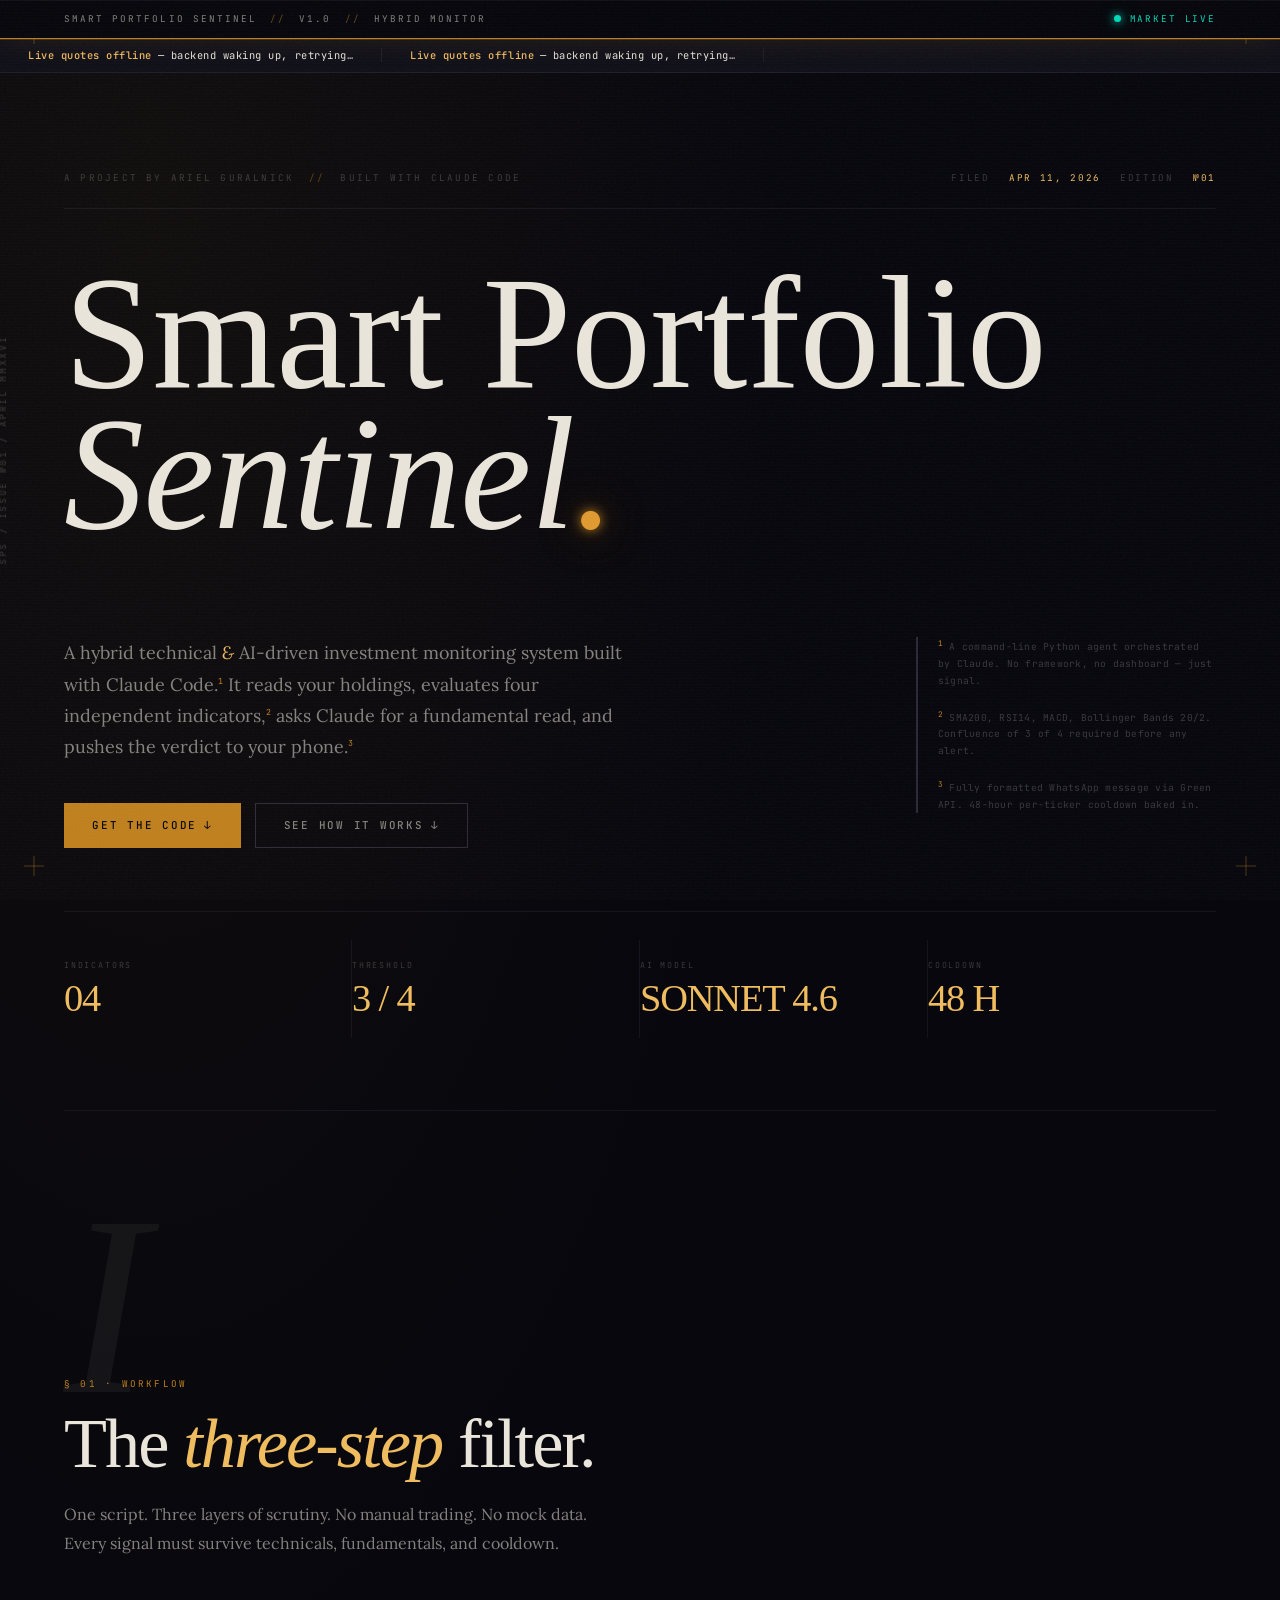
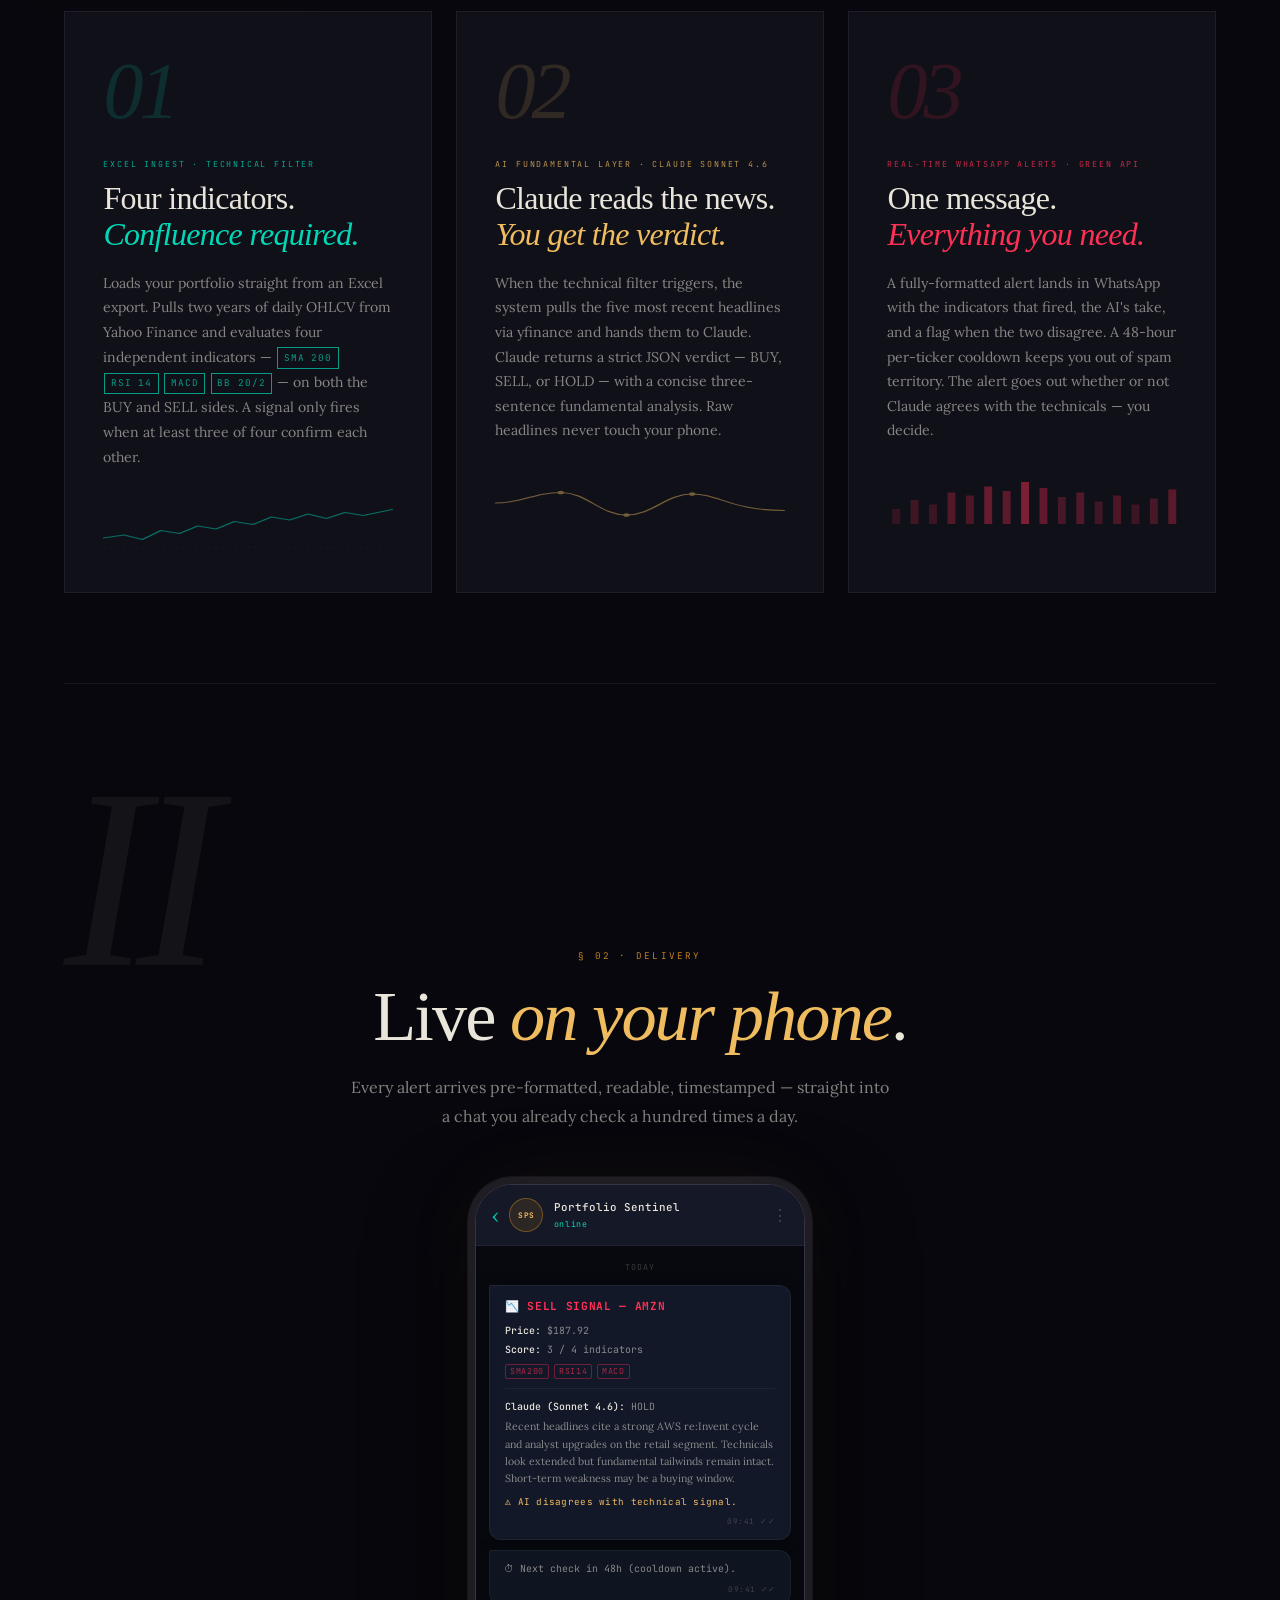
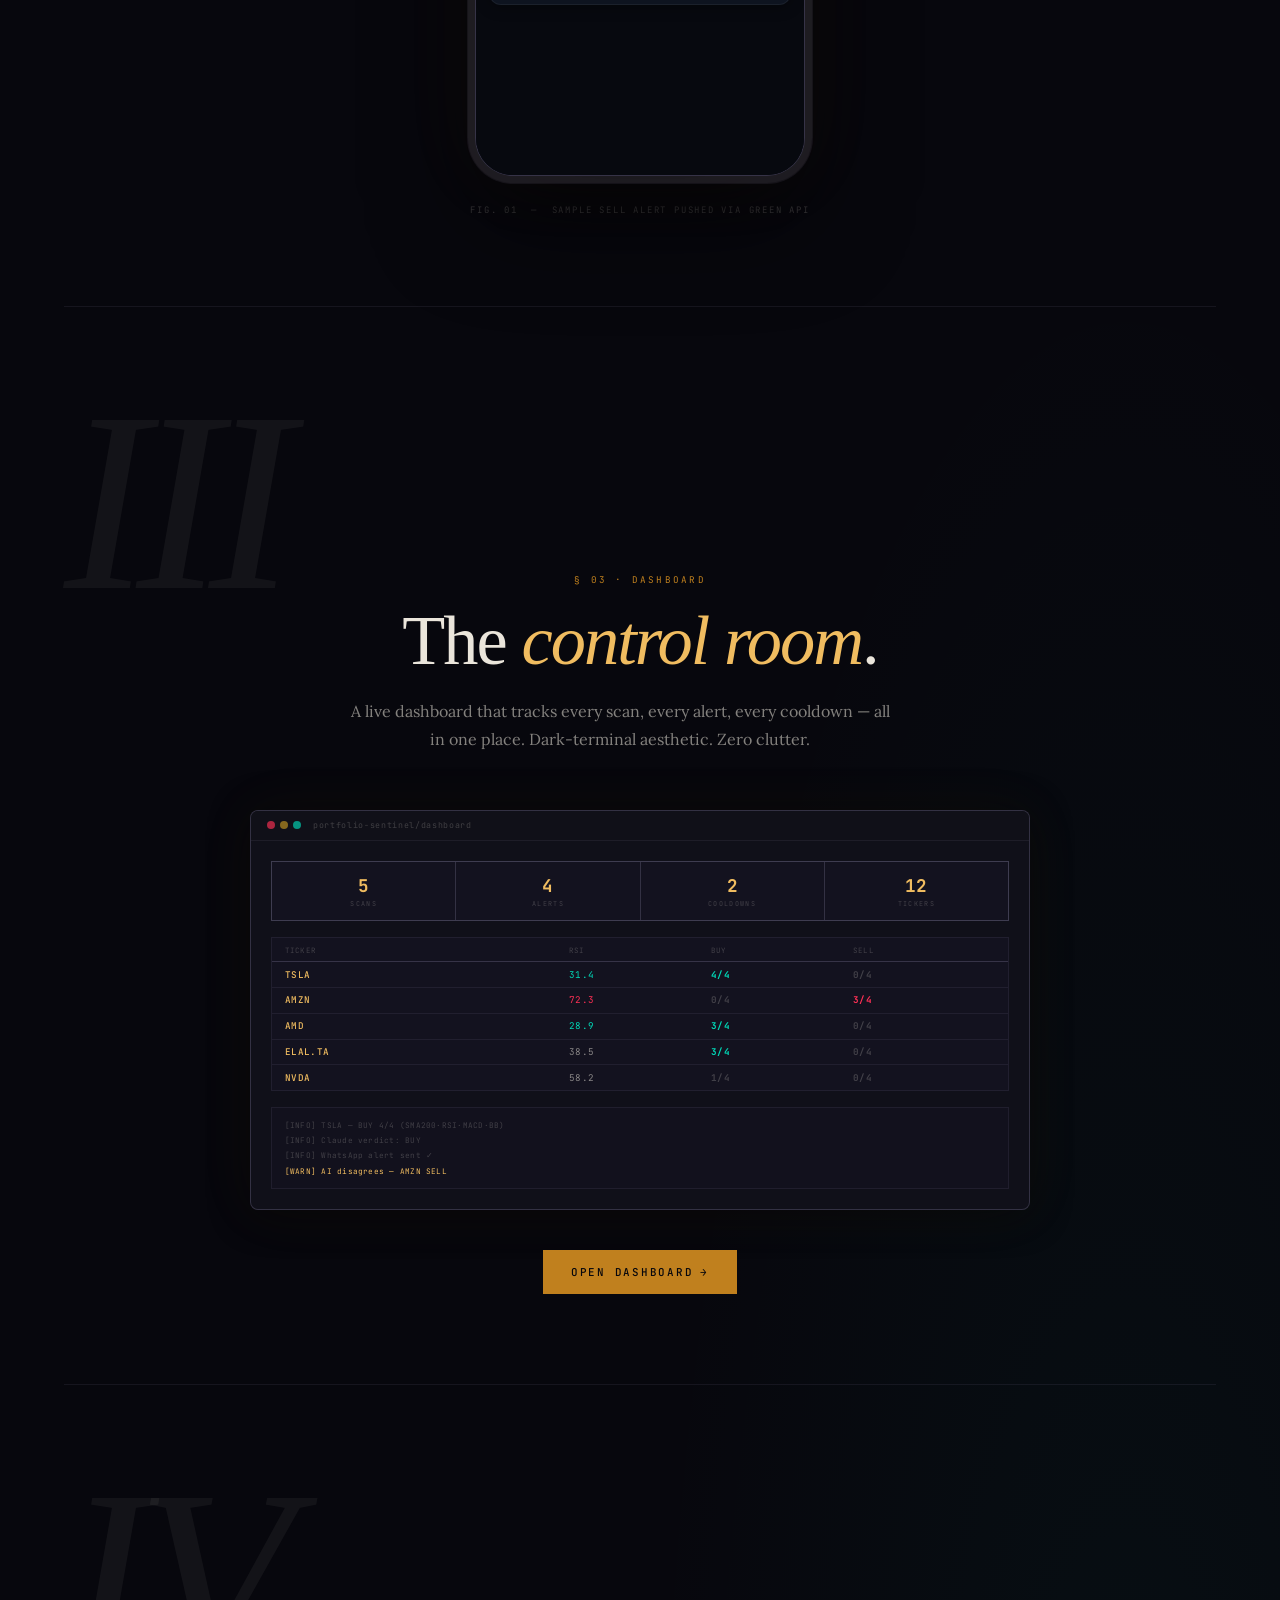
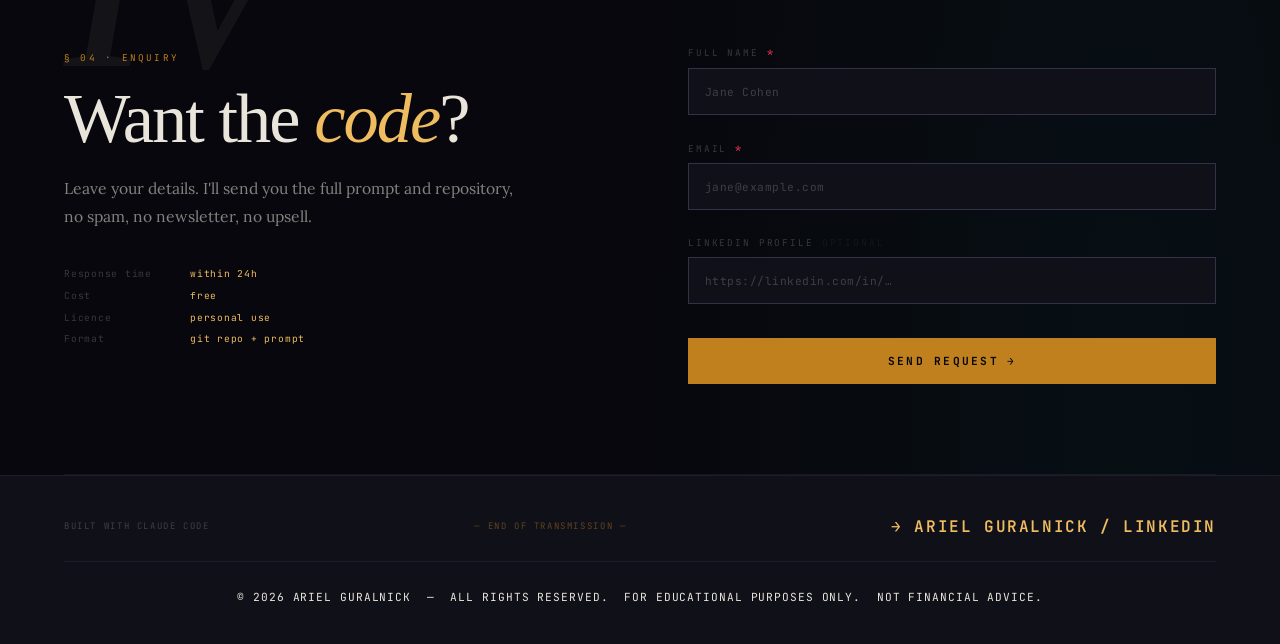
==== commit 8676c716: "feat(landing): remove cloud notify option from enquiry form Co-Authored-By: Claude Sonnet 4.6 <norep" ====
--- a/landing_page/index.html
+++ b/landing_page/index.html
@@ -370,8 +370,7 @@
         <h2 class="form-copy__title">Want&nbsp;the&nbsp;<em>code</em>?</h2>
         <p class="form-copy__lede">
           Leave your details. I'll send you the full prompt and repository,
-          or ping you when the cloud version goes live — no spam, no newsletter,
-          no upsell.
+          no spam, no newsletter, no upsell.
         </p>
         <div class="form-copy__meta">
           <p><span class="k">Response&nbsp;time</span><span class="v">within&nbsp;24h</span></p>
@@ -397,18 +396,6 @@
         <div class="field">
           <label for="linkedin"><span>LinkedIn&nbsp;profile</span> <span class="opt">optional</span></label>
           <input id="linkedin" name="linkedin" type="url" autocomplete="url" placeholder="https://linkedin.com/in/…">
-        </div>
-
-        <div class="field">
-          <label for="interest"><span>What&nbsp;do&nbsp;you&nbsp;want?</span> <span class="req">*</span></label>
-          <div class="select-wrap">
-            <select id="interest" name="interest" required>
-              <option value="" disabled selected>Choose one…</option>
-              <option value="code">I want the Code / Prompt</option>
-              <option value="cloud">Notify me when the Cloud version is ready</option>
-            </select>
-            <span class="select-wrap__arrow" aria-hidden="true">▾</span>
-          </div>
         </div>
 
         <button type="submit" class="submit">
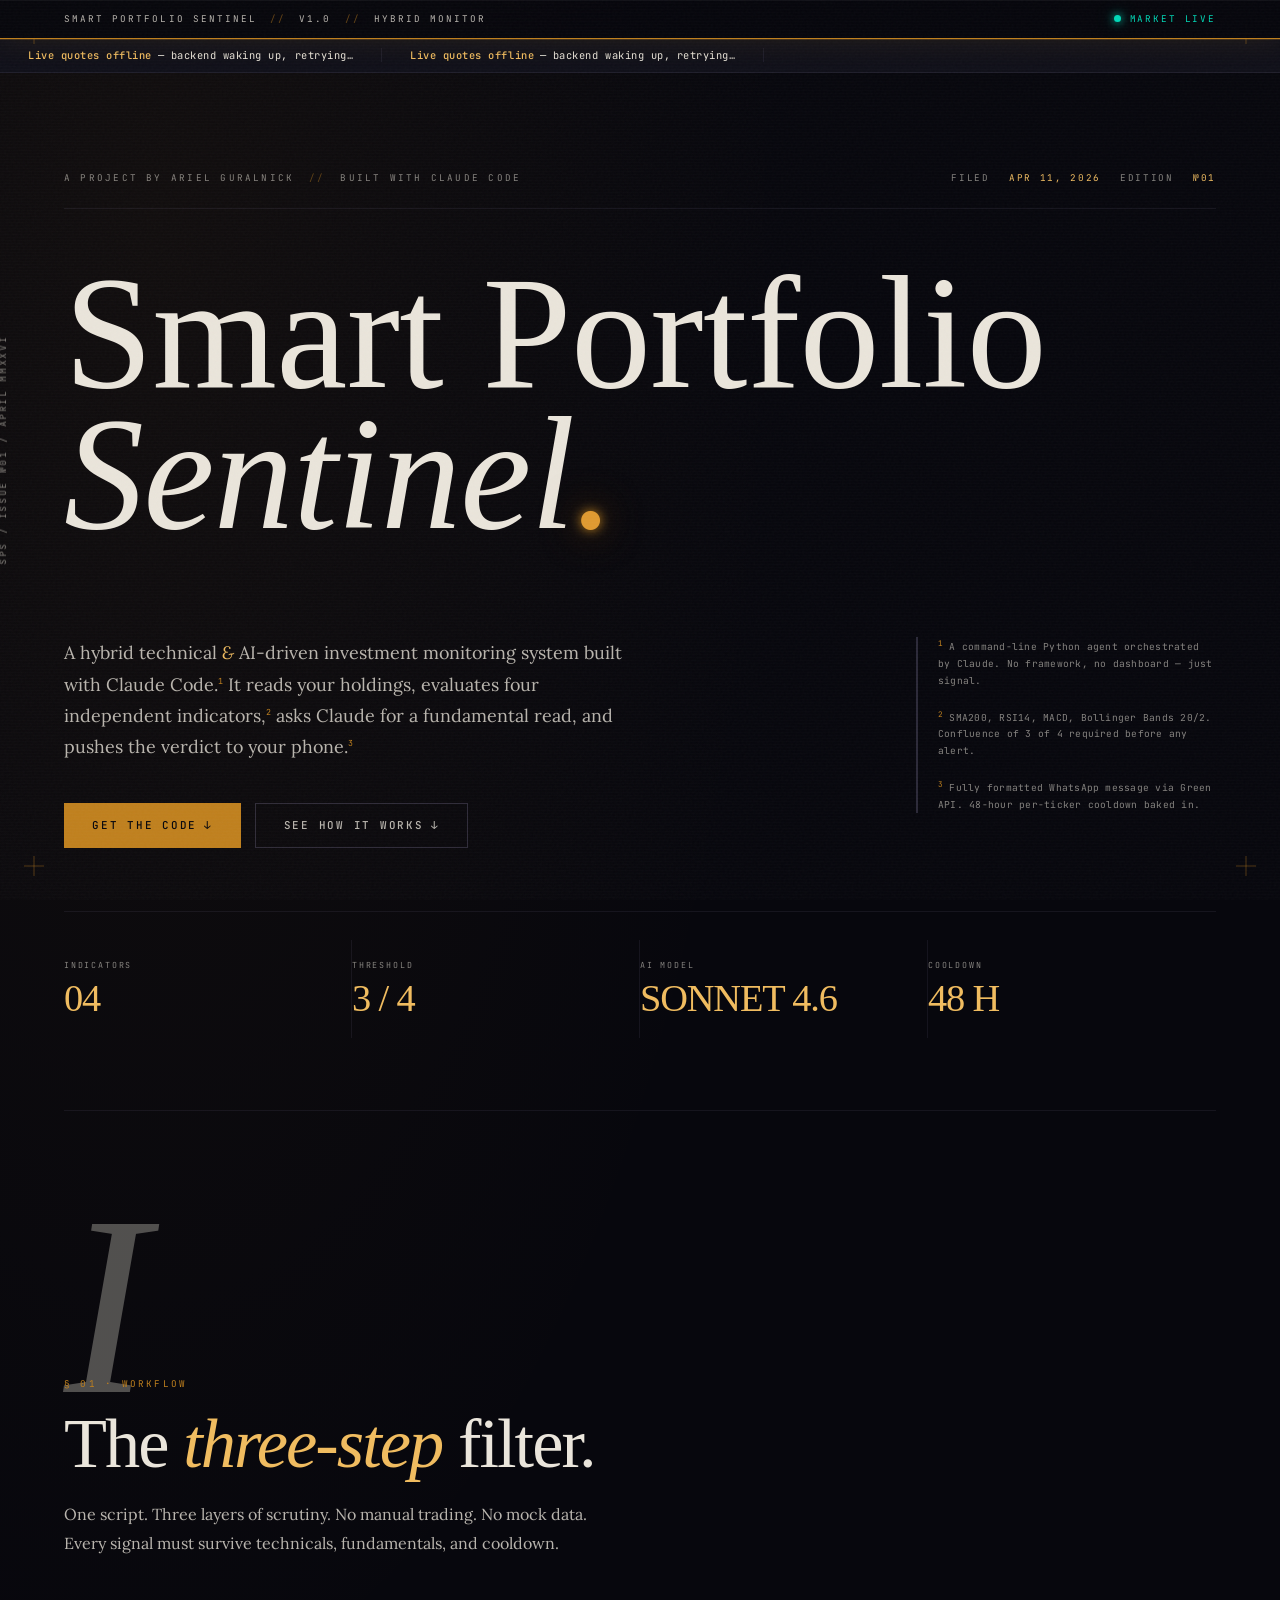
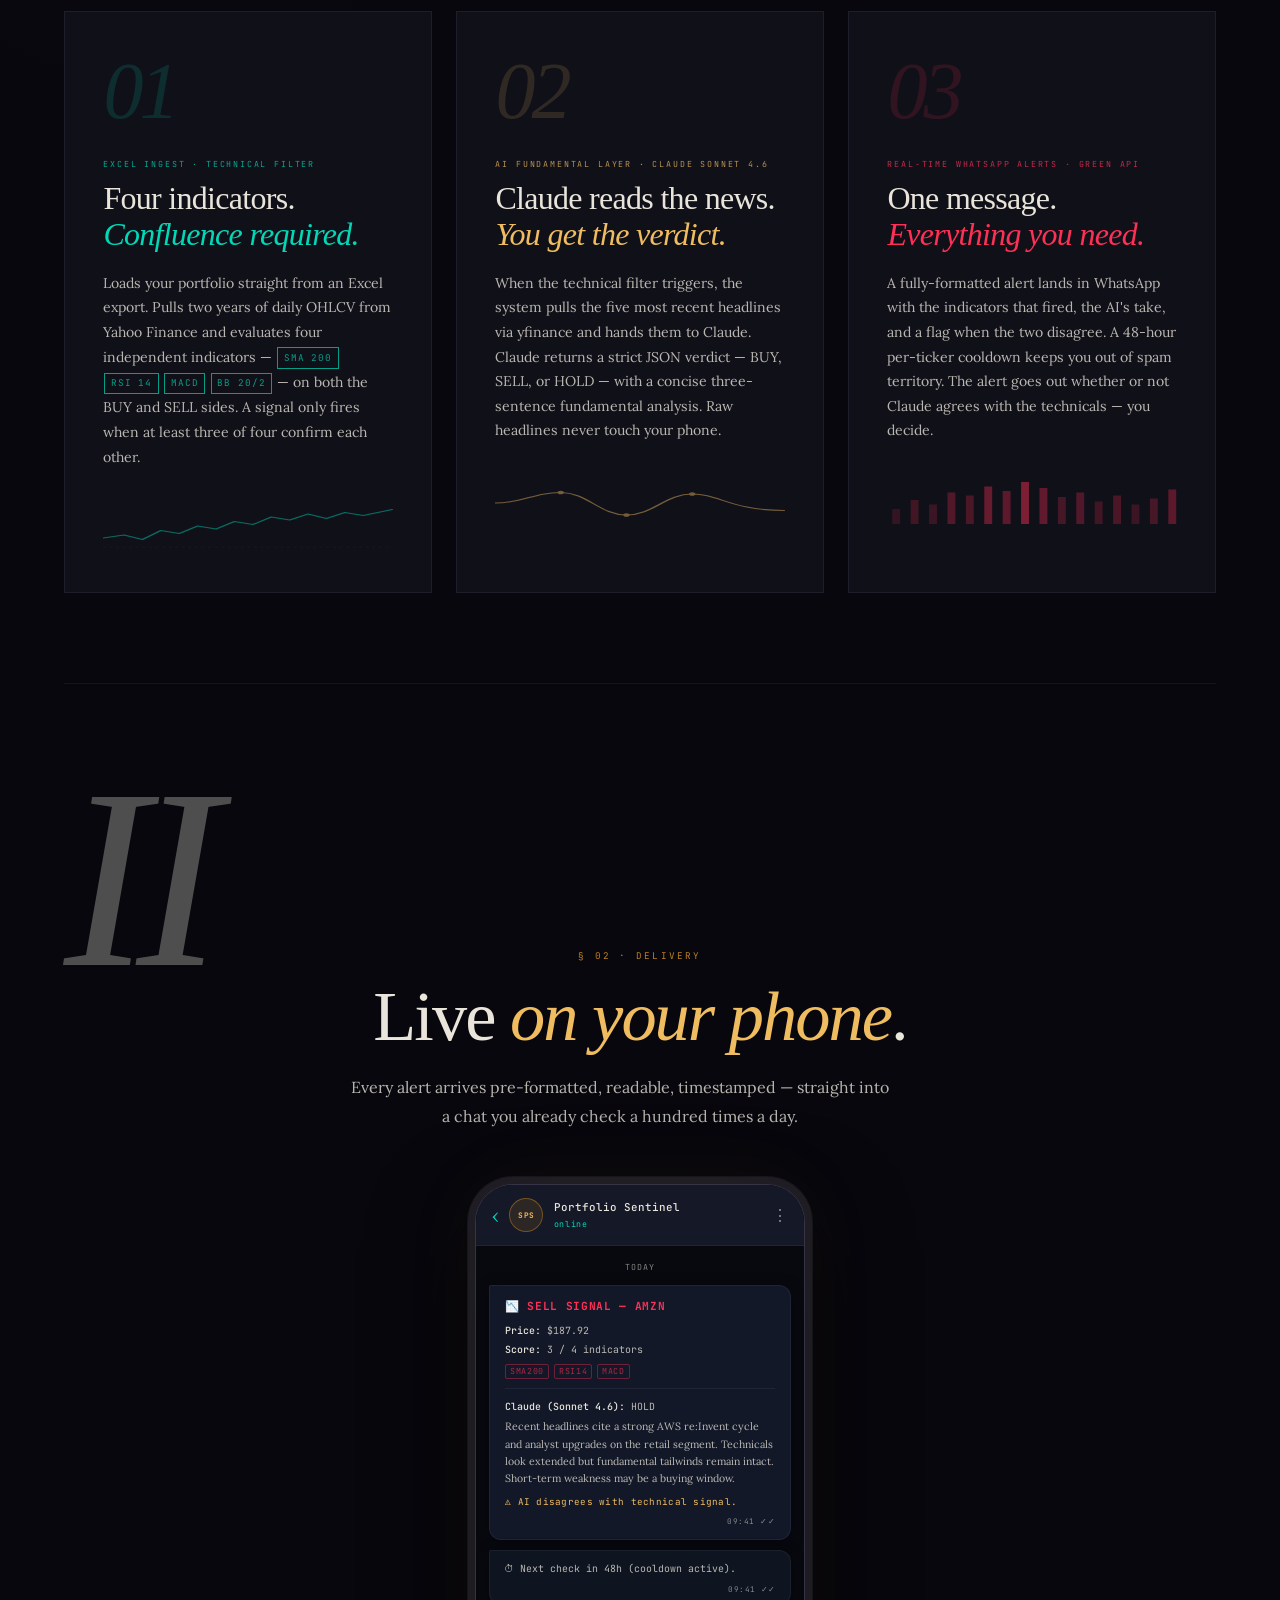
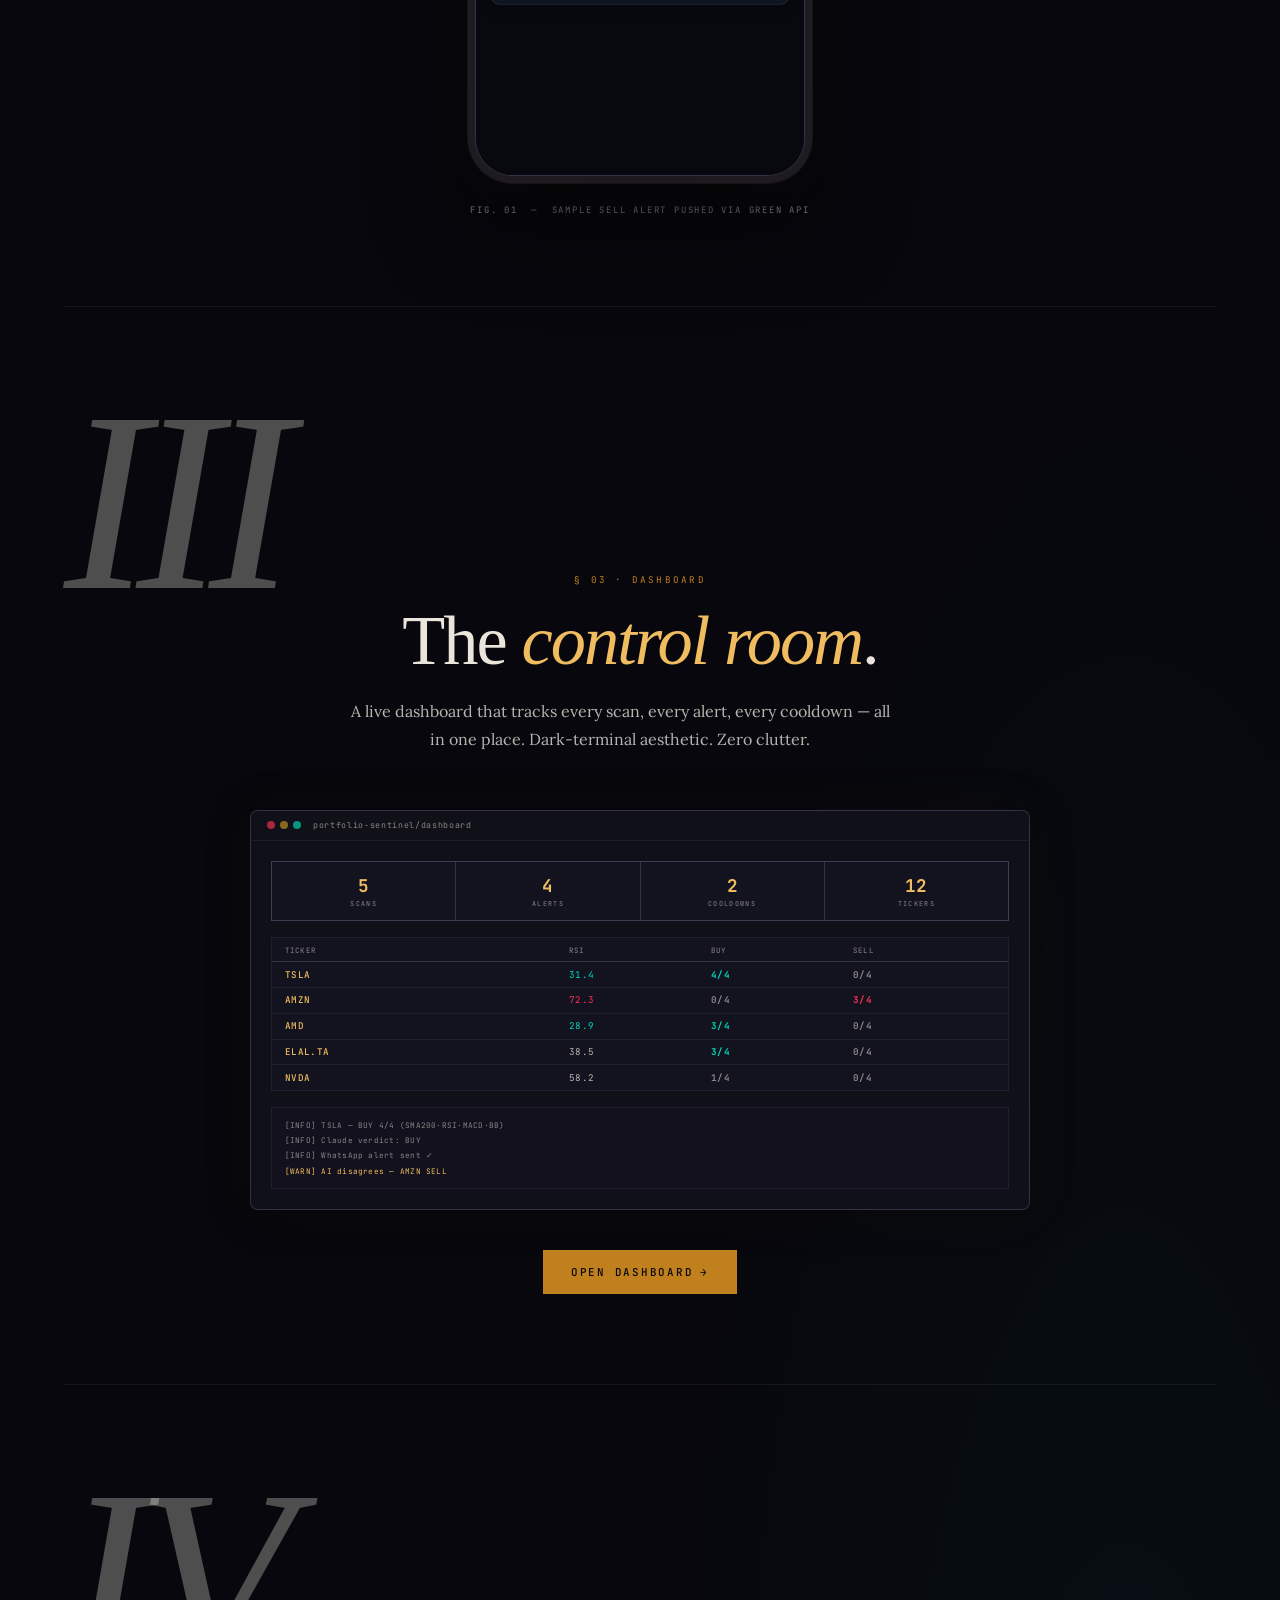
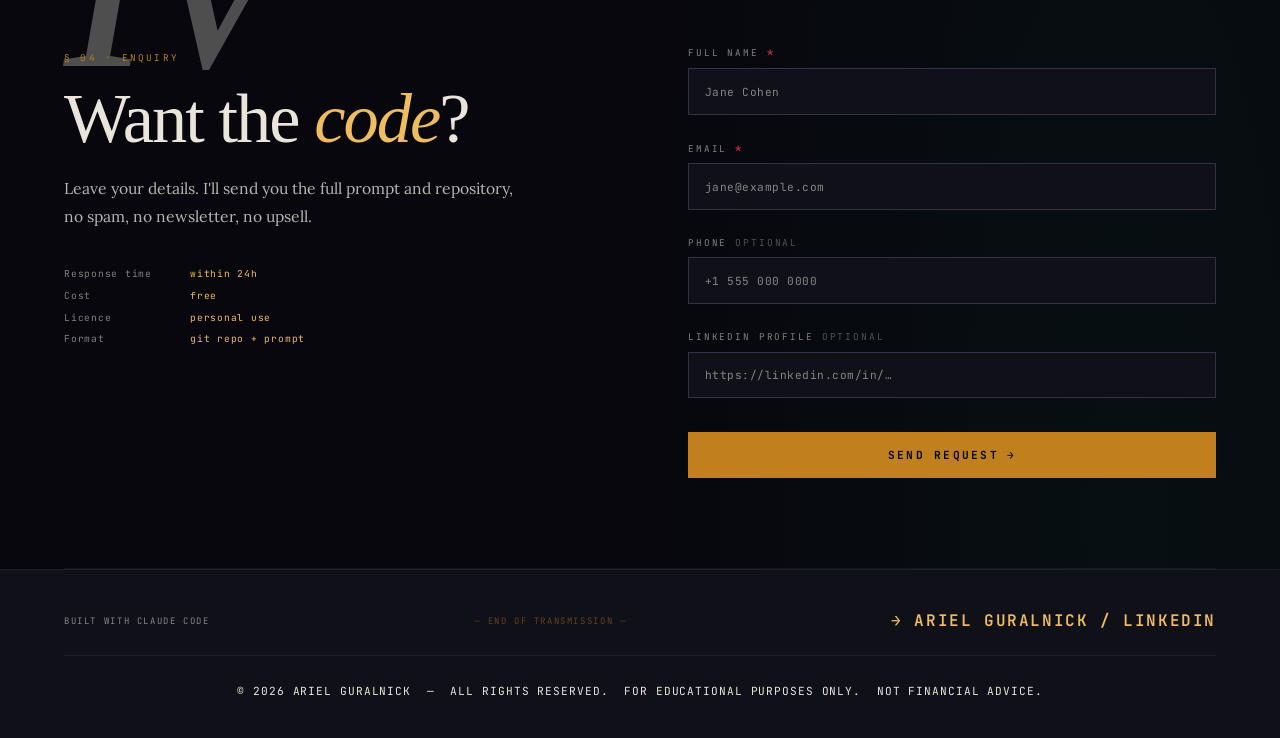
==== commit ee75c5a4: "feat(landing+dashboard): add phone field, improve text contrast - Add optional phone input to enquir" ====
--- a/landing_page/index.html
+++ b/landing_page/index.html
@@ -394,6 +394,11 @@
         </div>
 
         <div class="field">
+          <label for="phone"><span>Phone</span> <span class="opt">optional</span></label>
+          <input id="phone" name="phone" type="tel" autocomplete="tel" placeholder="+1 555 000 0000">
+        </div>
+
+        <div class="field">
           <label for="linkedin"><span>LinkedIn&nbsp;profile</span> <span class="opt">optional</span></label>
           <input id="linkedin" name="linkedin" type="url" autocomplete="url" placeholder="https://linkedin.com/in/…">
         </div>
--- a/landing_page/styles.css
+++ b/landing_page/styles.css
@@ -24,9 +24,9 @@
   --red-dim:        rgba(255, 48, 85, 0.65);
 
   --text:           #eae5db;
-  --text-dim:       rgba(234, 229, 219, 0.55);
-  --text-faint:     rgba(234, 229, 219, 0.22);
-  --text-ghost:     rgba(234, 229, 219, 0.055);
+  --text-dim:       rgba(234, 229, 219, 0.78);
+  --text-faint:     rgba(234, 229, 219, 0.55);
+  --text-ghost:     rgba(234, 229, 219, 0.32);
 
   /* typography */
   --f-display:      'Cormorant Garant', Georgia, serif;
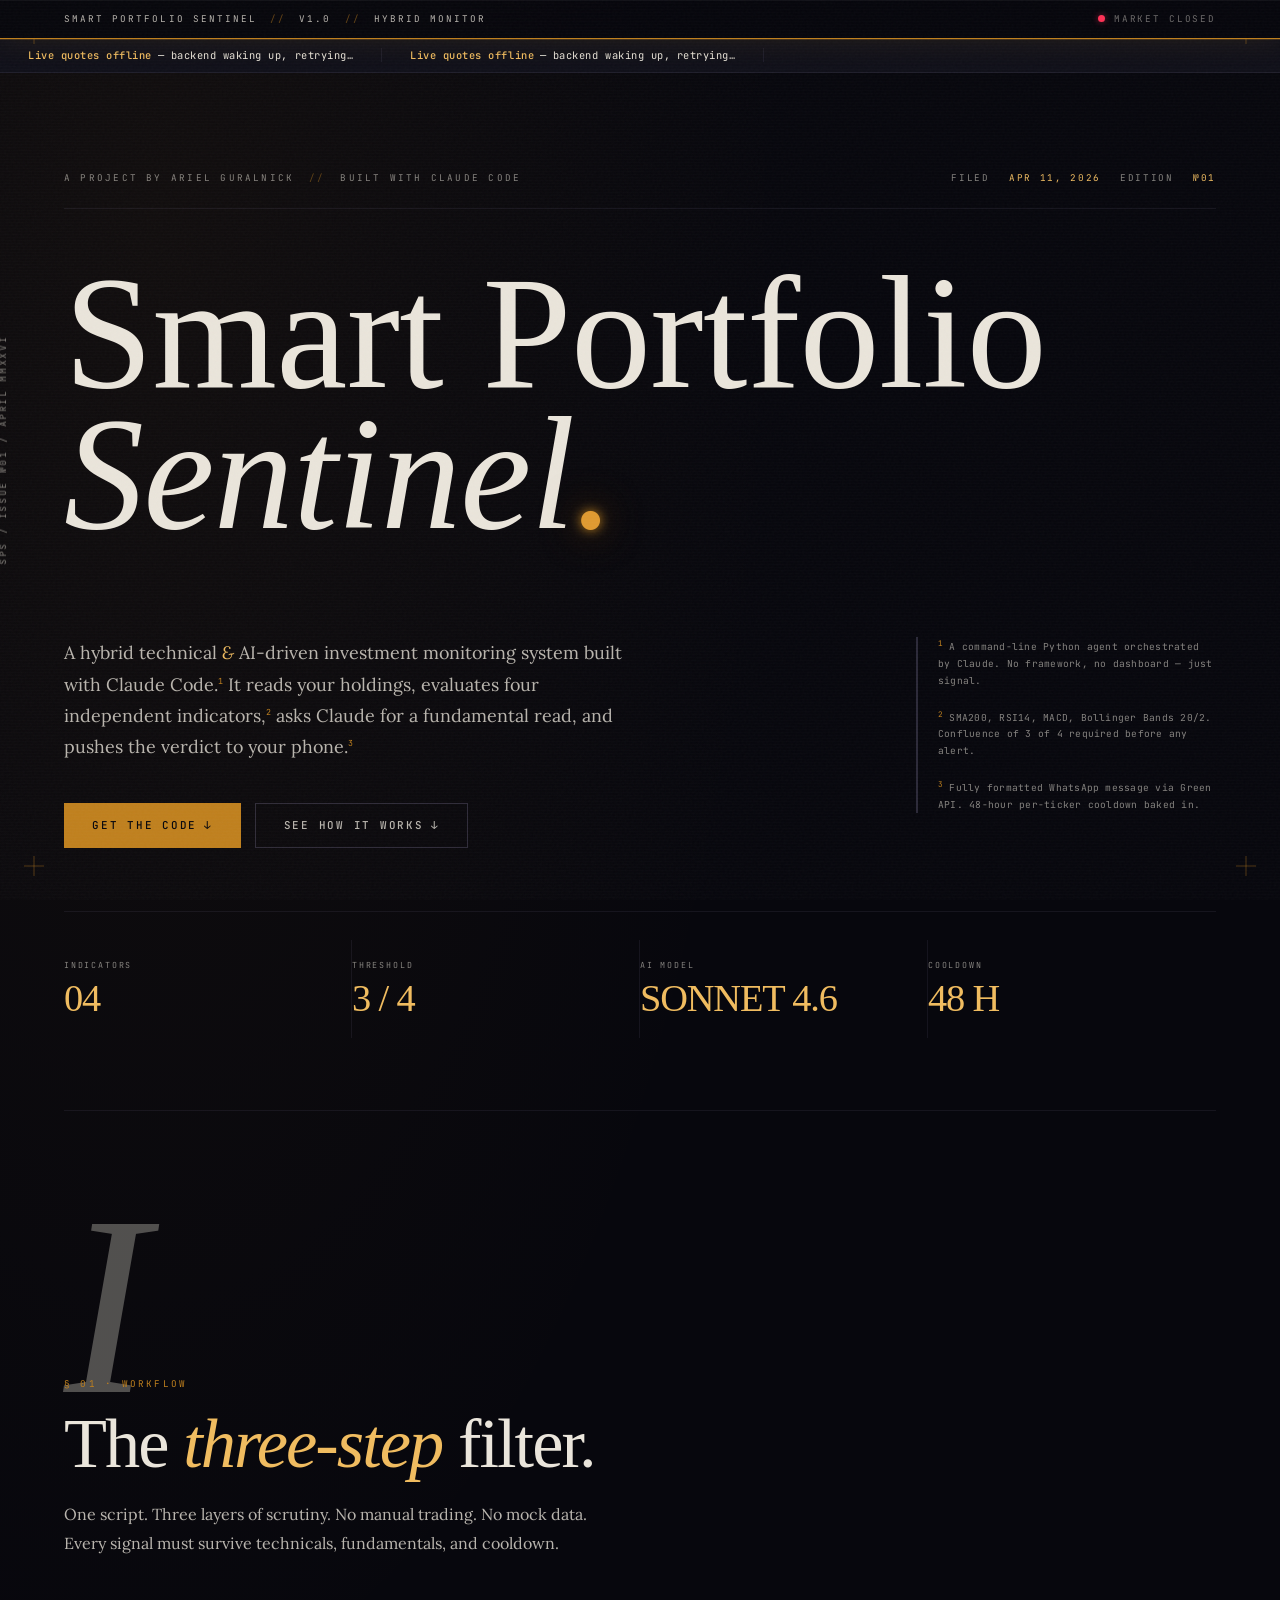
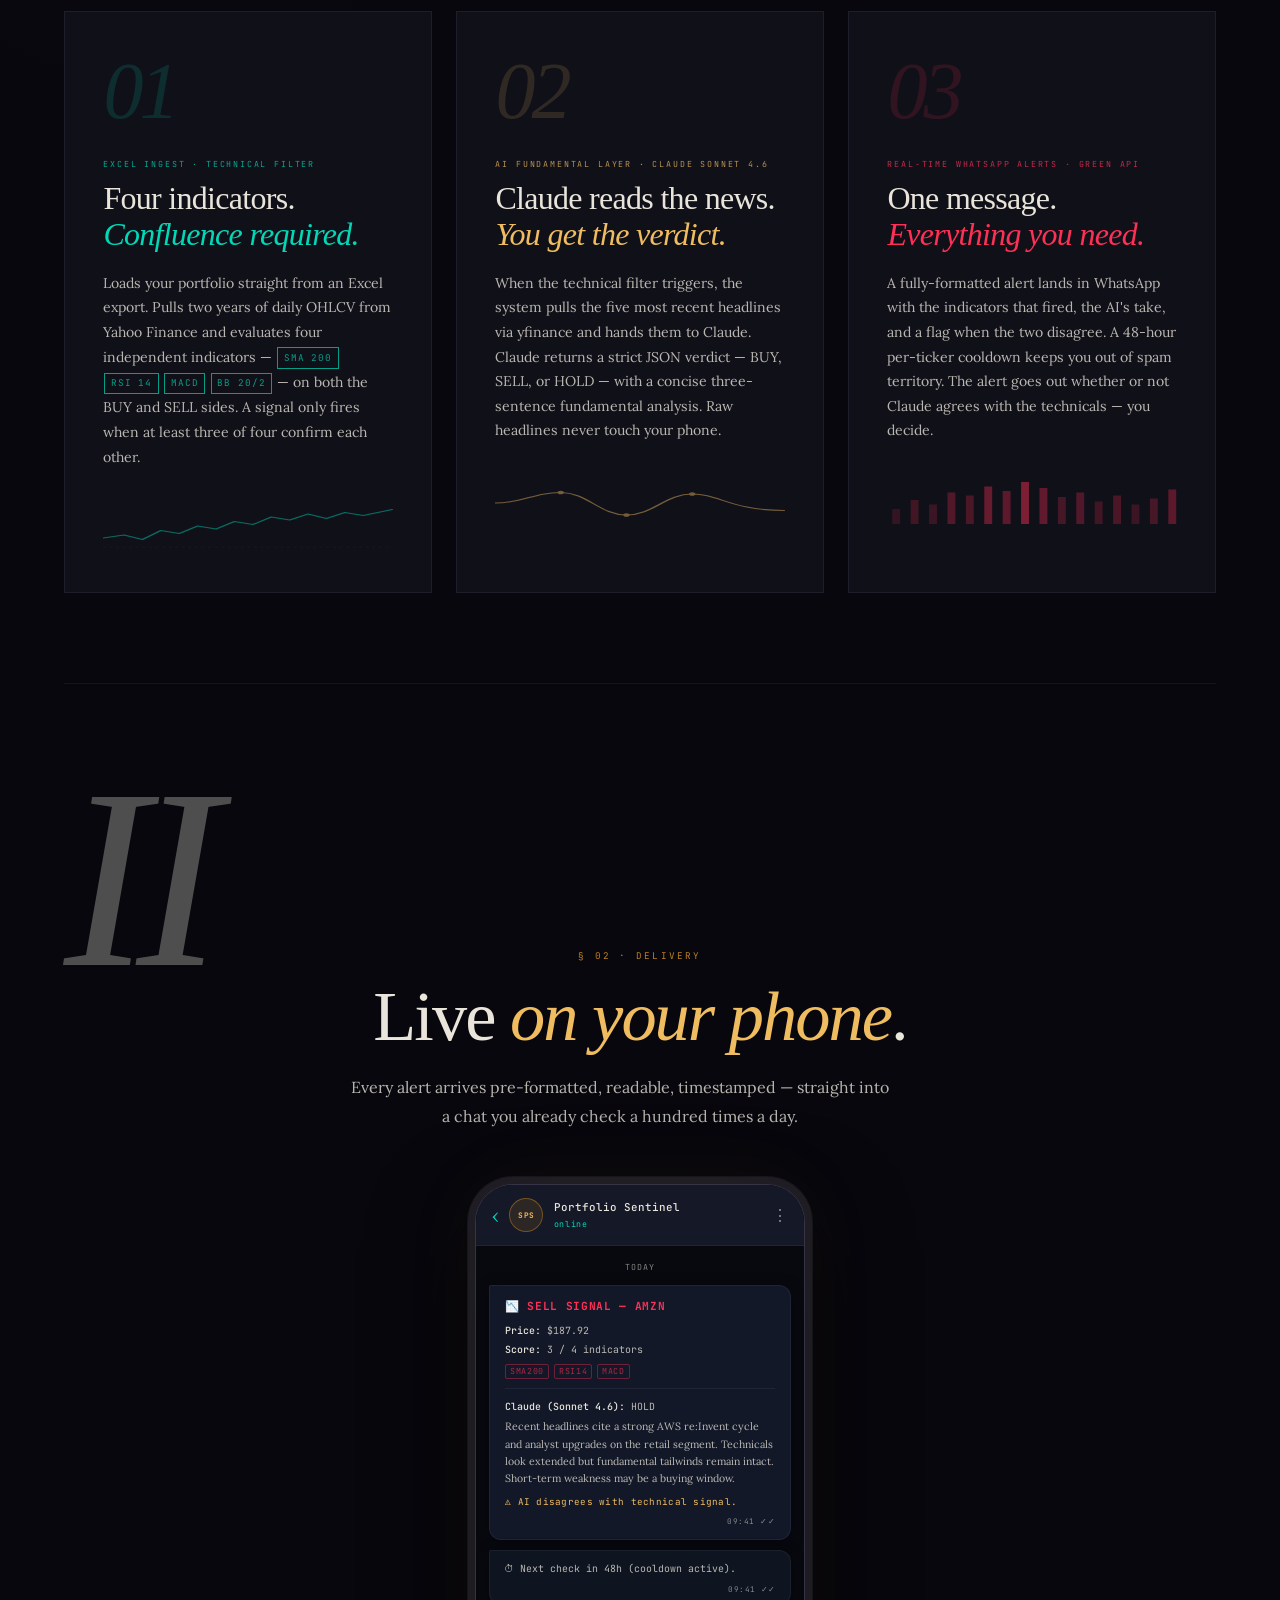
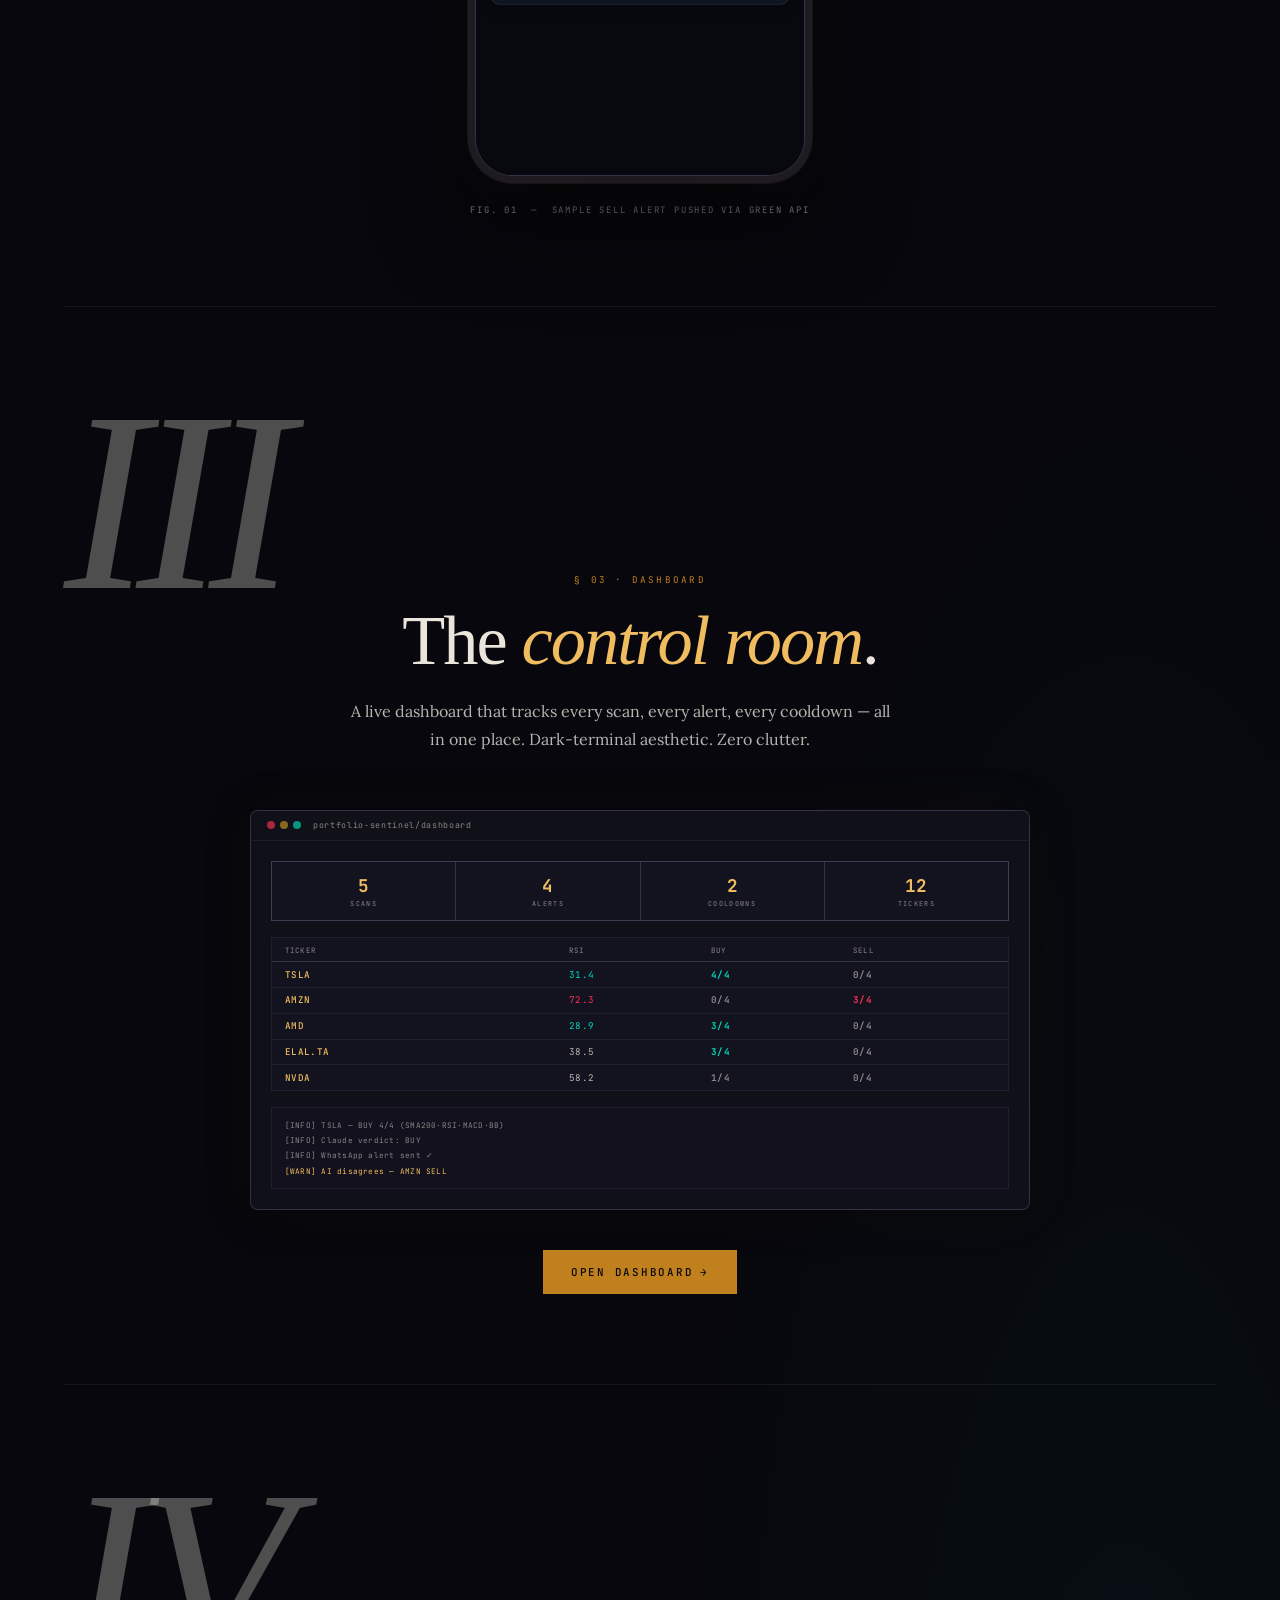
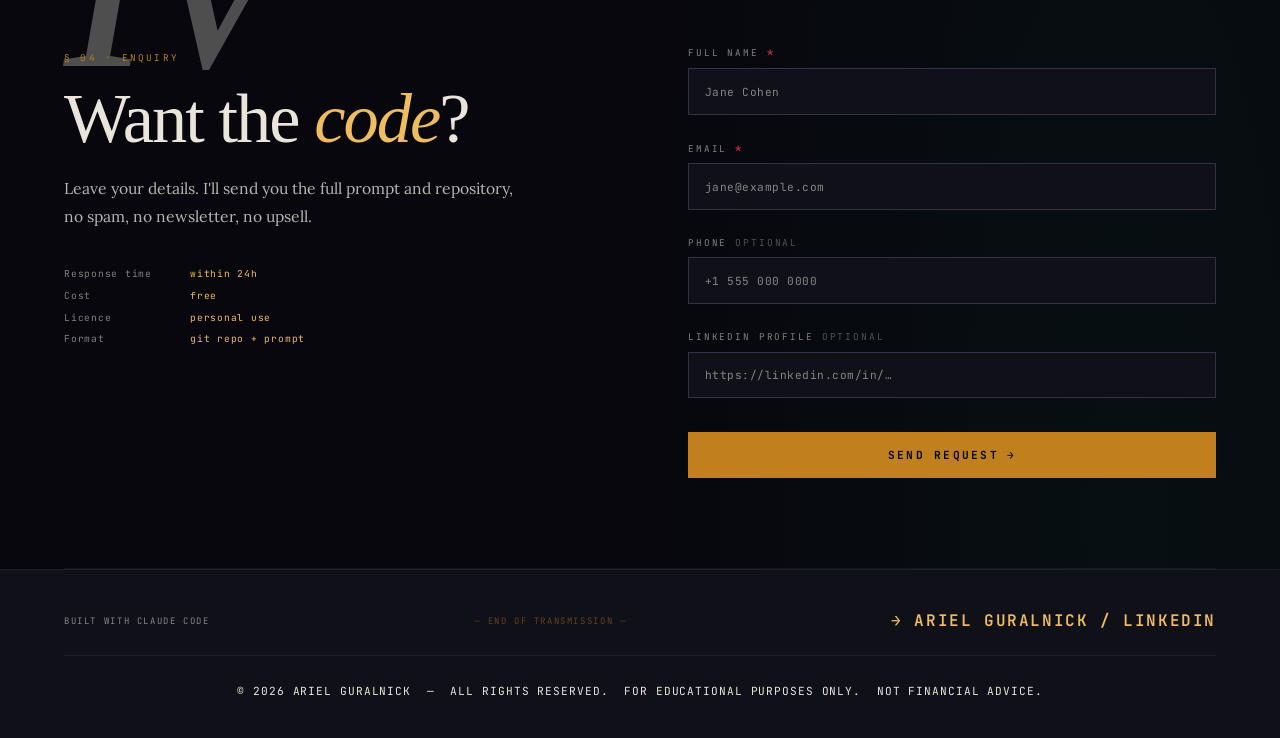
==== commit 58531741: "fix: prevent off-hours alerts, dynamic market status, instant dashboard load 1. portfolio_monitor: a" ====
--- a/landing_page/index.html
+++ b/landing_page/index.html
@@ -36,9 +36,9 @@
 <header class="ticker" role="banner">
   <div class="ticker__inner">
     <span class="ticker__label">SMART&nbsp;PORTFOLIO&nbsp;SENTINEL <span class="ticker__sep">//</span> v1.0 <span class="ticker__sep">//</span> HYBRID&nbsp;MONITOR</span>
-    <span class="ticker__status">
-      <span class="ticker__dot" aria-hidden="true"></span>
-      MARKET&nbsp;LIVE
+    <span class="ticker__status" id="market-status">
+      <span class="ticker__dot" id="market-status-dot" aria-hidden="true"></span>
+      <span id="market-status-text">MARKET&nbsp;LIVE</span>
     </span>
   </div>
 </header>
--- a/landing_page/styles.css
+++ b/landing_page/styles.css
@@ -186,6 +186,14 @@
 @keyframes pulse-live {
   0%, 100% { opacity: 1; box-shadow: 0 0 8px var(--cyan), 0 0 20px rgba(0,217,184,0.45); }
   50%       { opacity: 0.35; box-shadow: 0 0 3px var(--cyan); }
+}
+.ticker__dot--closed {
+  background: #ff3055;
+  box-shadow: 0 0 6px rgba(255,48,85,0.5);
+  animation: none;
+}
+#market-status.market-closed {
+  color: rgba(234, 229, 219, 0.45);
 }
 
 /* ─── 5. Marquee ──────────────────────────────────────────────────── */
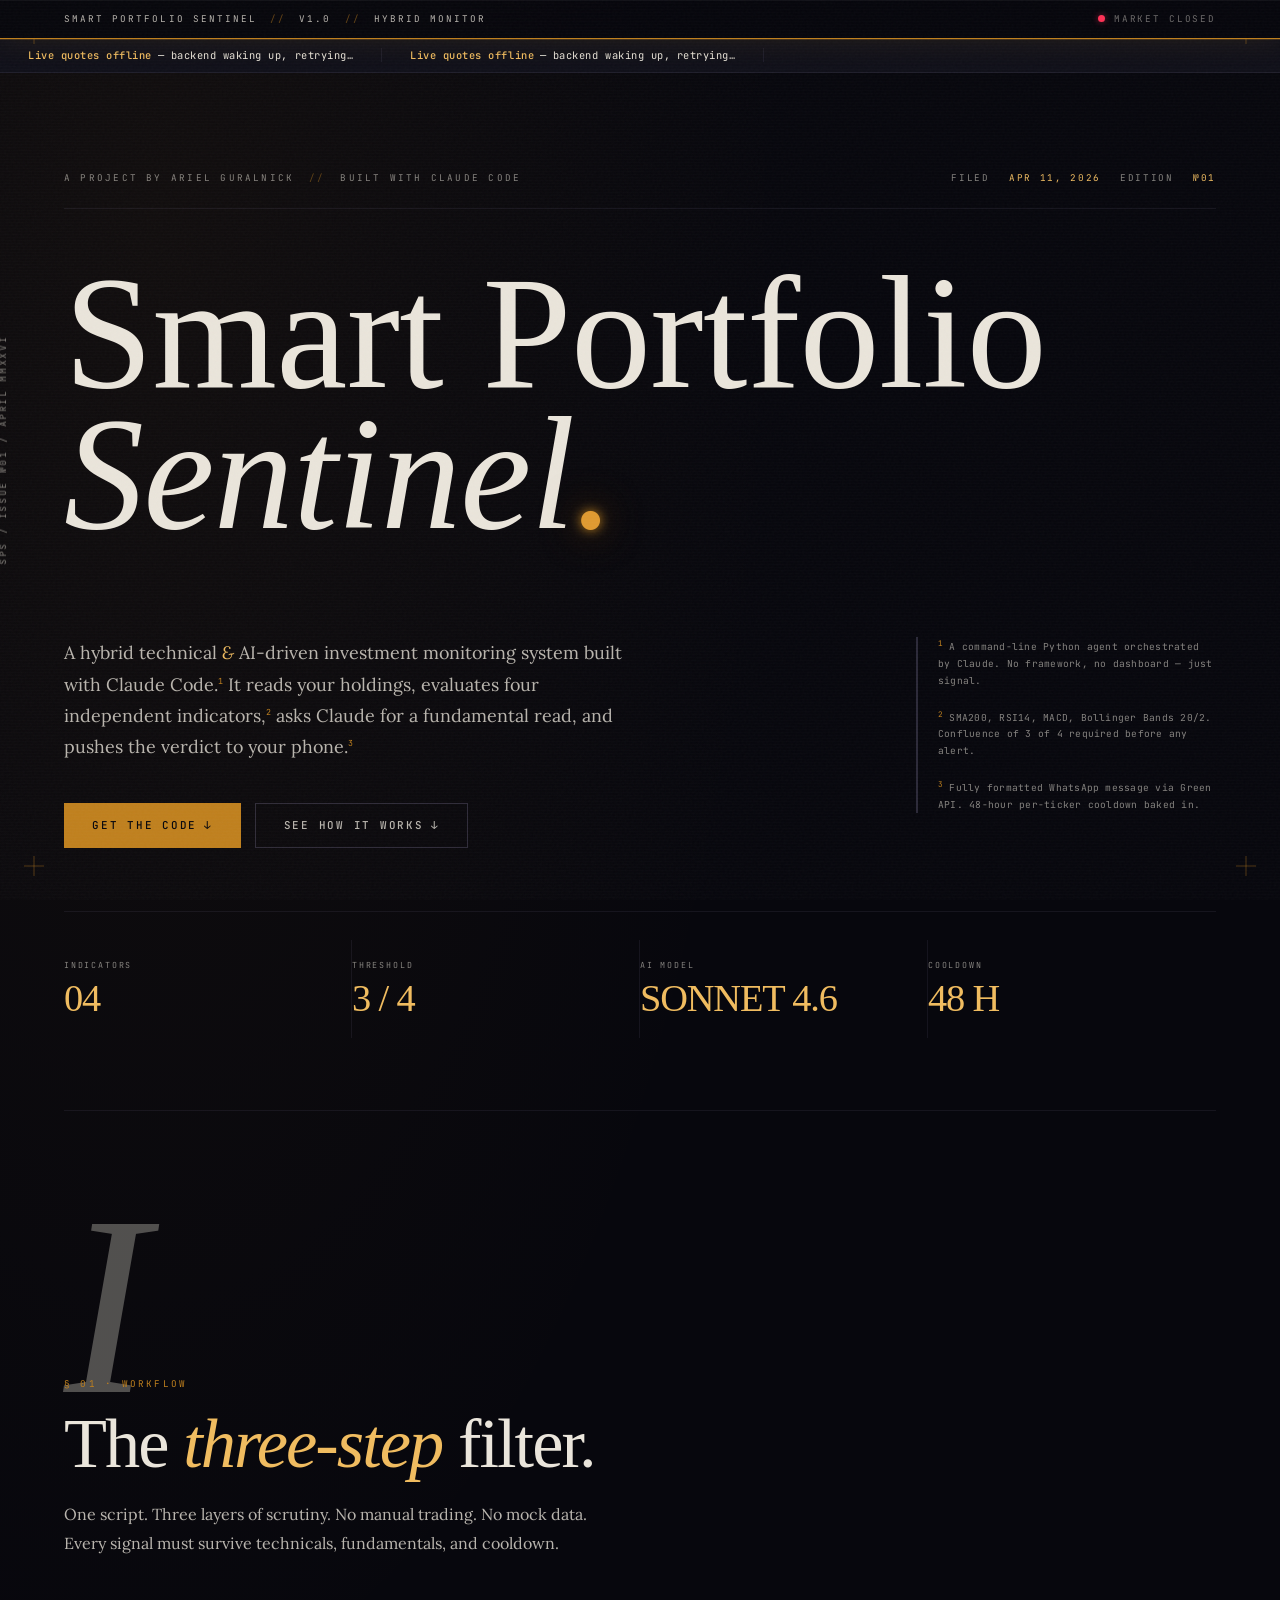
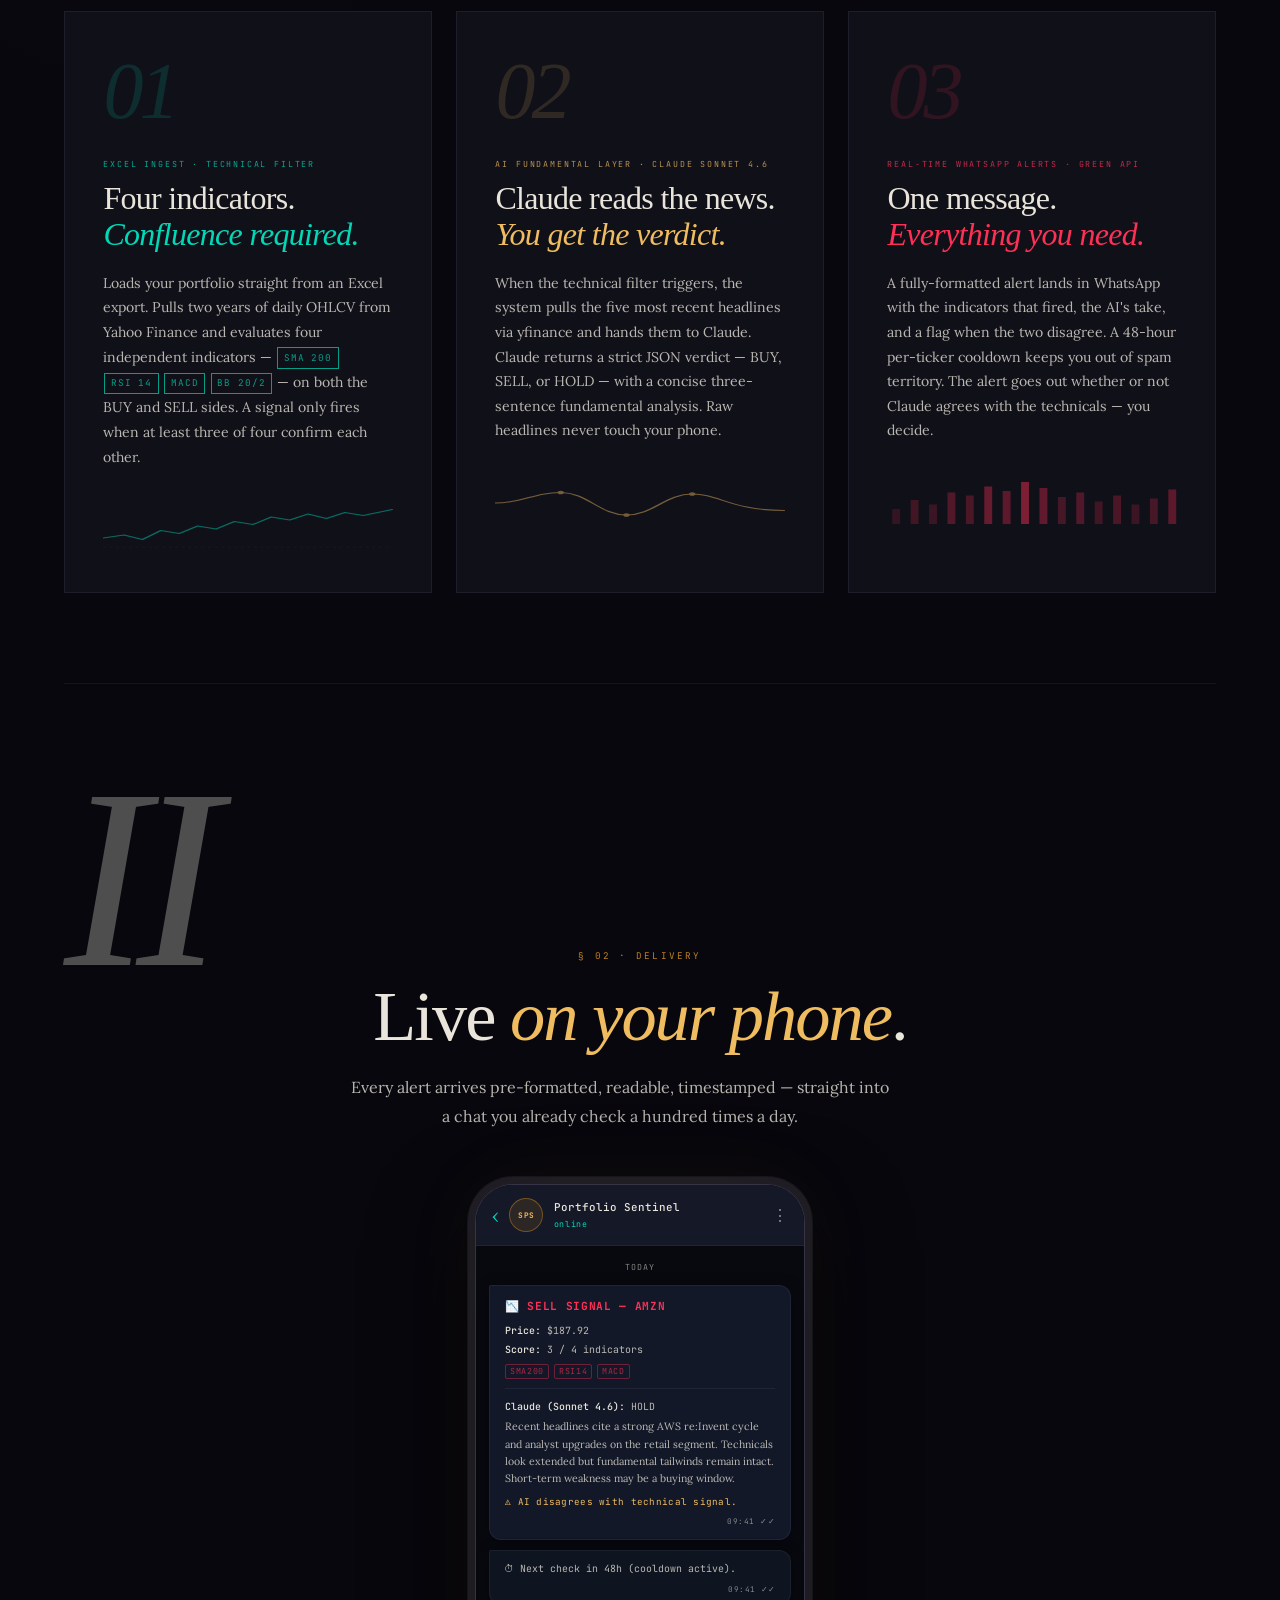
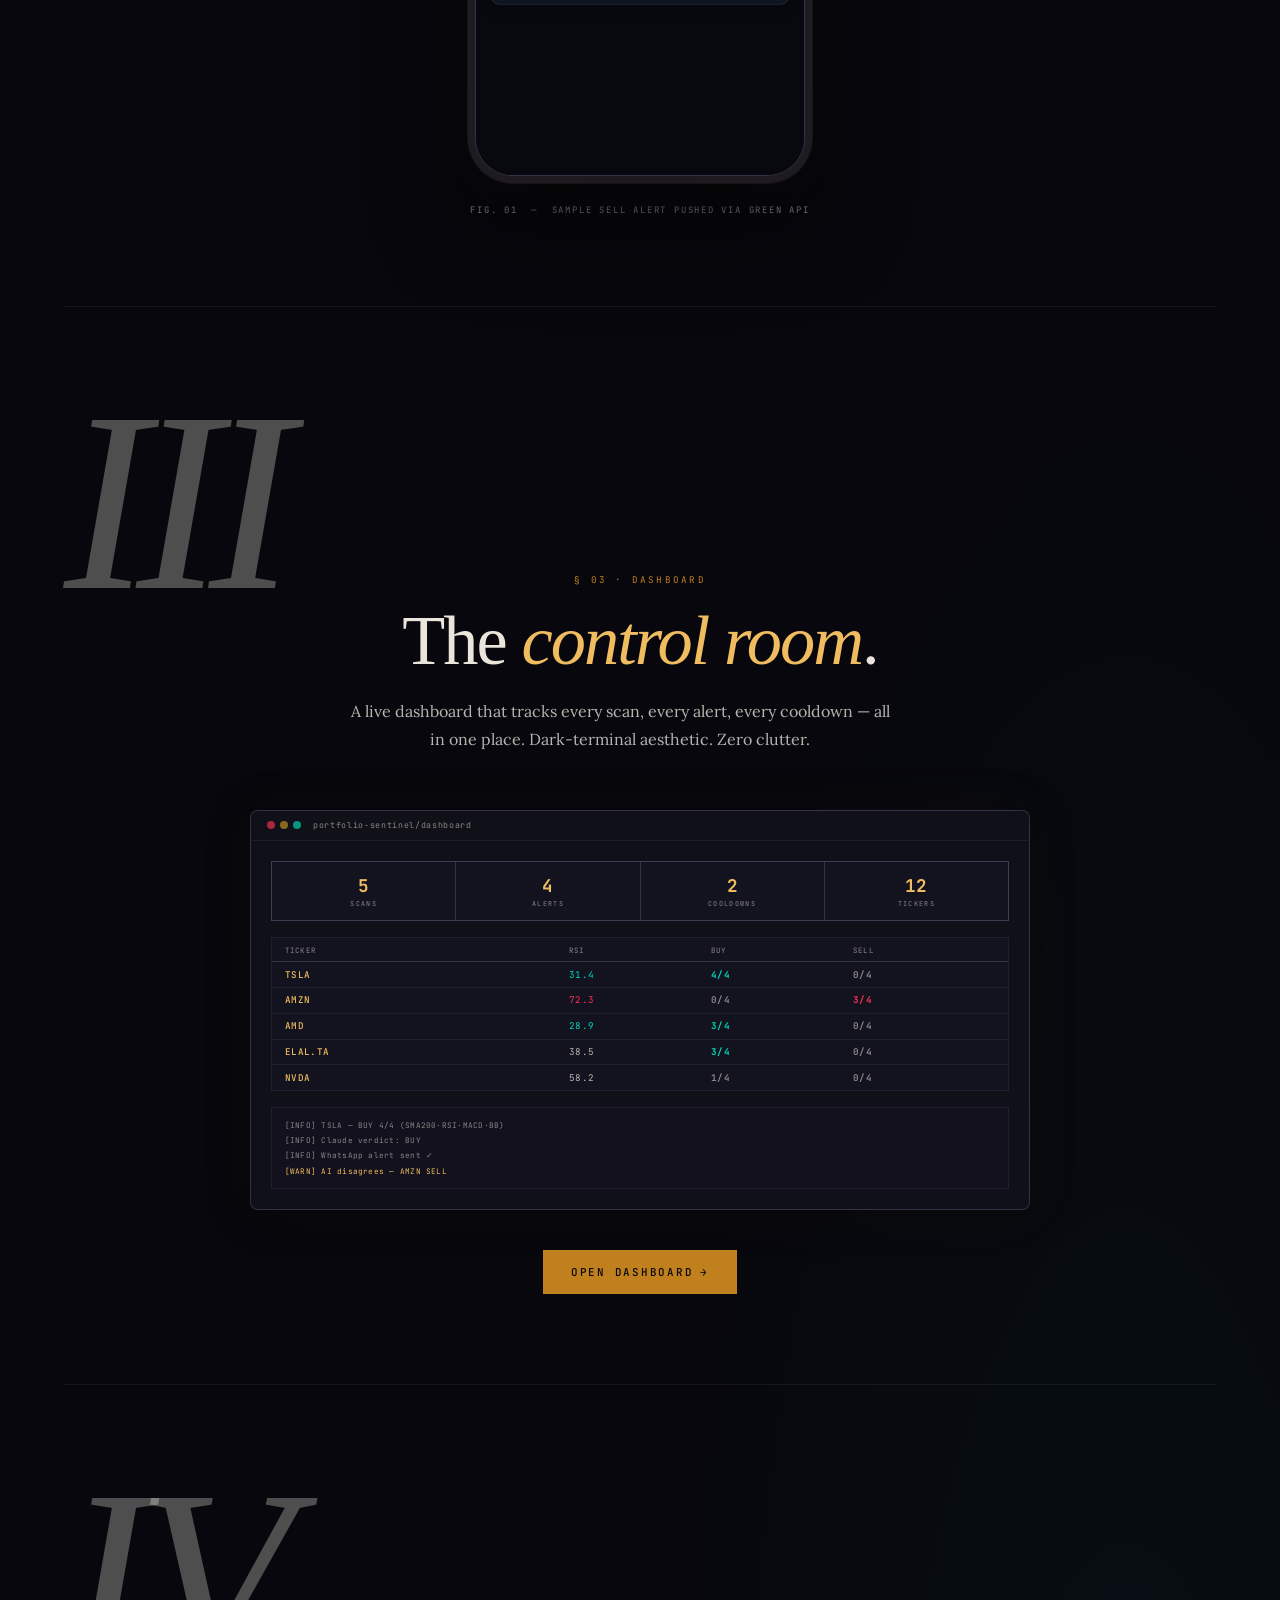
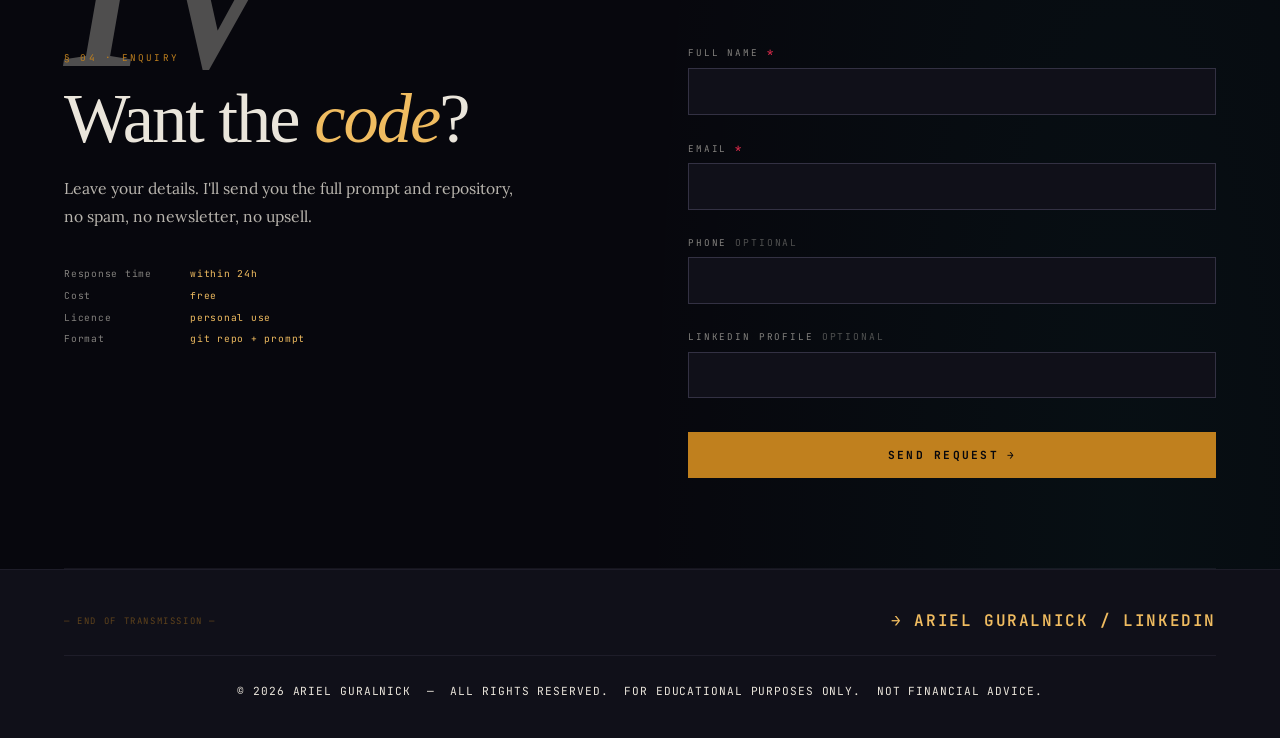
==== commit 0824c313: "feat(ui): clean up landing page and dashboard - Remove placeholder text from all form fields (fullNa" ====
--- a/landing_page/index.html
+++ b/landing_page/index.html
@@ -385,22 +385,22 @@
 
         <div class="field">
           <label for="fullName"><span>Full&nbsp;name</span> <span class="req">*</span></label>
-          <input id="fullName" name="fullName" type="text" required autocomplete="name" placeholder="Jane Cohen">
+          <input id="fullName" name="fullName" type="text" required autocomplete="name">
         </div>
 
         <div class="field">
           <label for="email"><span>Email</span> <span class="req">*</span></label>
-          <input id="email" name="email" type="email" required autocomplete="email" placeholder="jane@example.com">
+          <input id="email" name="email" type="email" required autocomplete="email">
         </div>
 
         <div class="field">
           <label for="phone"><span>Phone</span> <span class="opt">optional</span></label>
-          <input id="phone" name="phone" type="tel" autocomplete="tel" placeholder="+1 555 000 0000">
+          <input id="phone" name="phone" type="tel" autocomplete="tel">
         </div>
 
         <div class="field">
           <label for="linkedin"><span>LinkedIn&nbsp;profile</span> <span class="opt">optional</span></label>
-          <input id="linkedin" name="linkedin" type="url" autocomplete="url" placeholder="https://linkedin.com/in/…">
+          <input id="linkedin" name="linkedin" type="url" autocomplete="url">
         </div>
 
         <button type="submit" class="submit">
@@ -431,7 +431,6 @@
 <!-- ─── Footer ─── -->
 <footer class="foot">
   <div class="foot__inner">
-    <span class="foot__left">BUILT&nbsp;WITH&nbsp;CLAUDE&nbsp;CODE</span>
     <span class="foot__center">— END&nbsp;OF&nbsp;TRANSMISSION —</span>
     <!-- TODO: replace YOUR_LINKEDIN_URL with your actual LinkedIn profile URL -->
     <a class="foot__right" href="https://www.linkedin.com/in/ariel-guralnick-b01802206/" target="_blank" rel="noopener noreferrer">
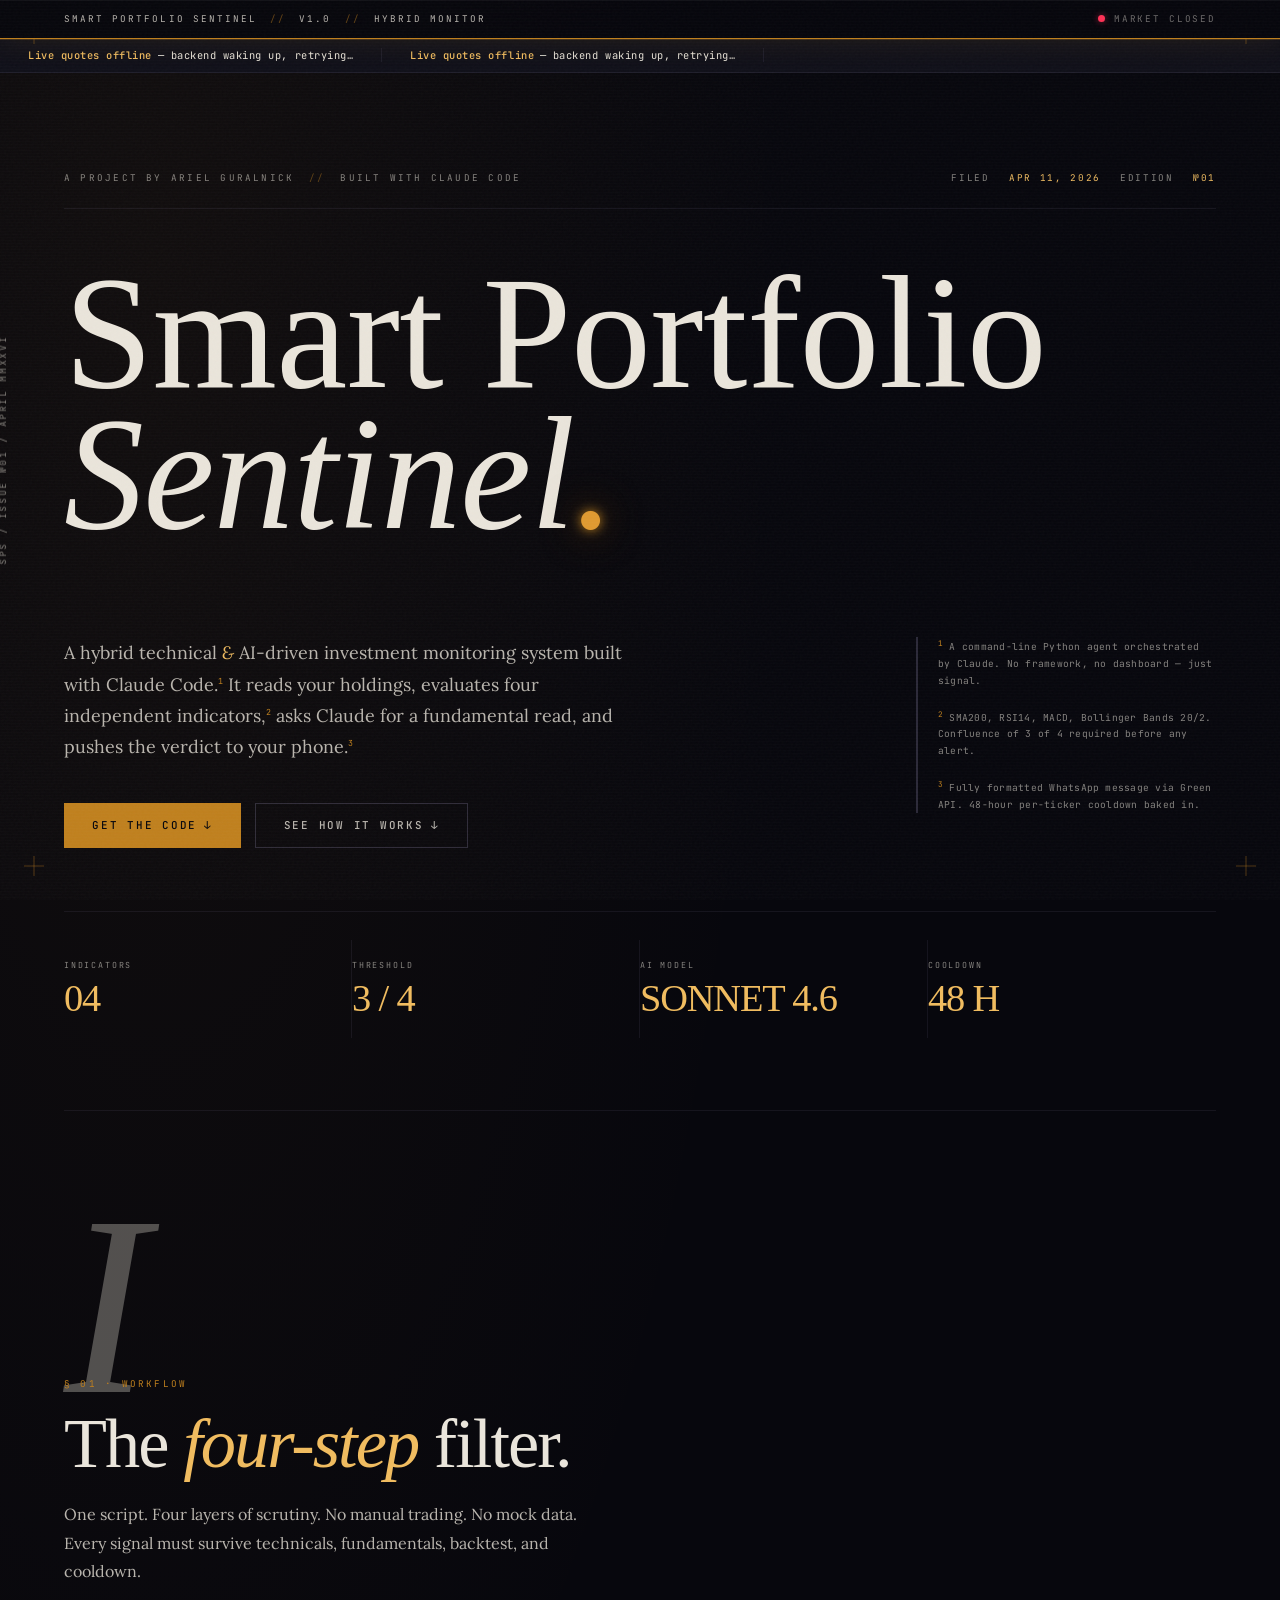
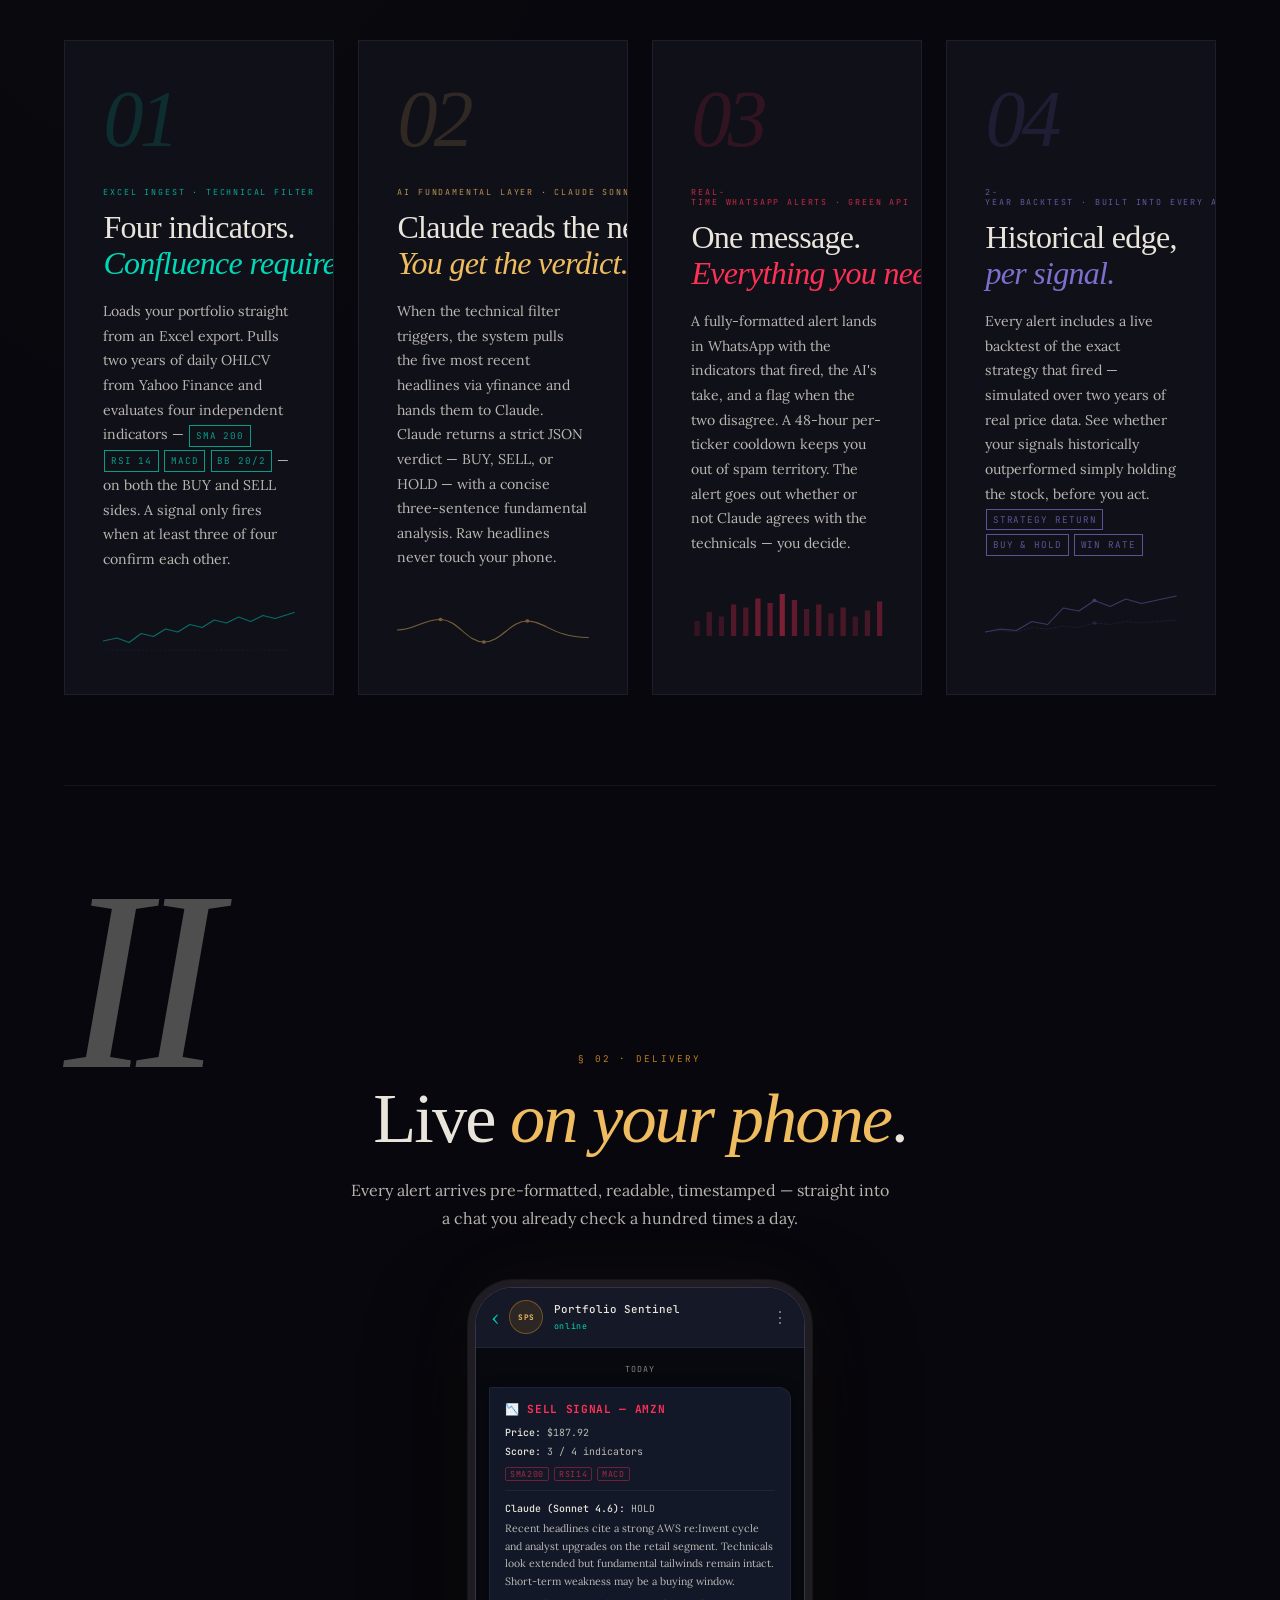
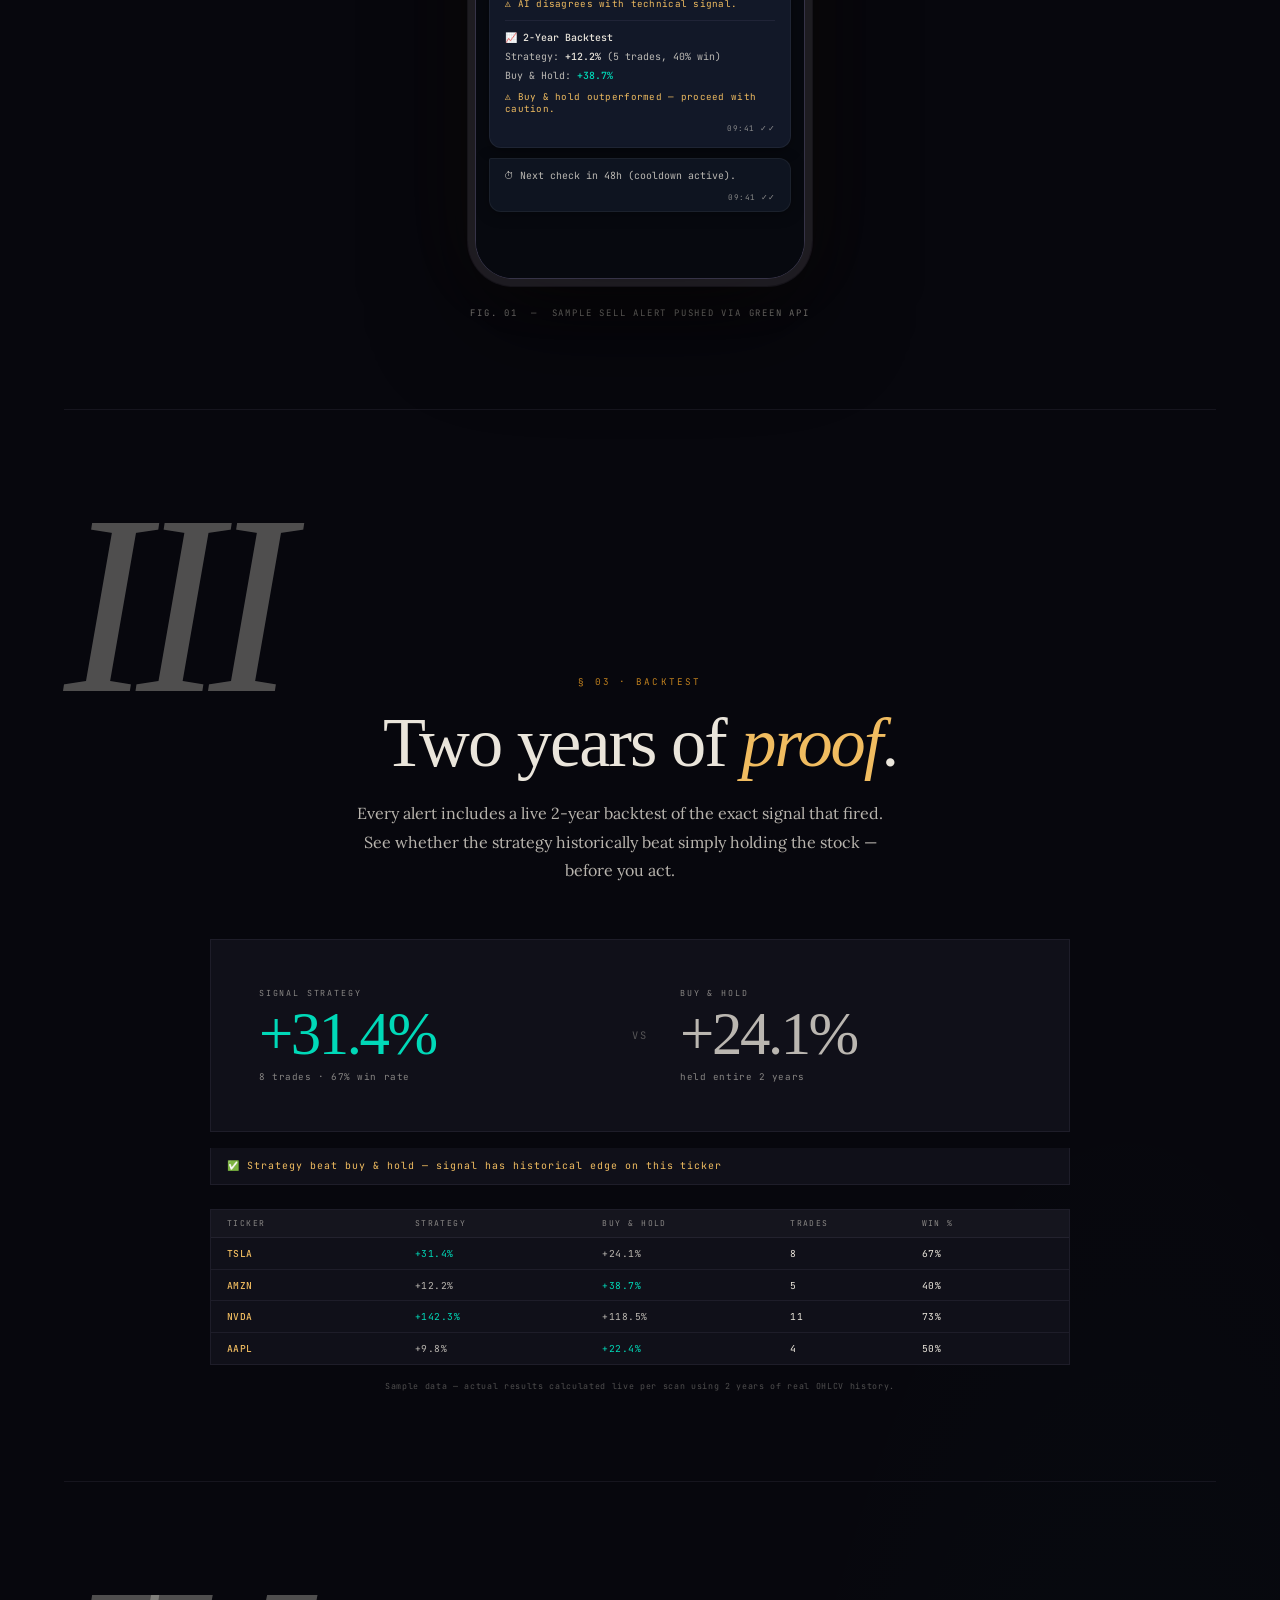
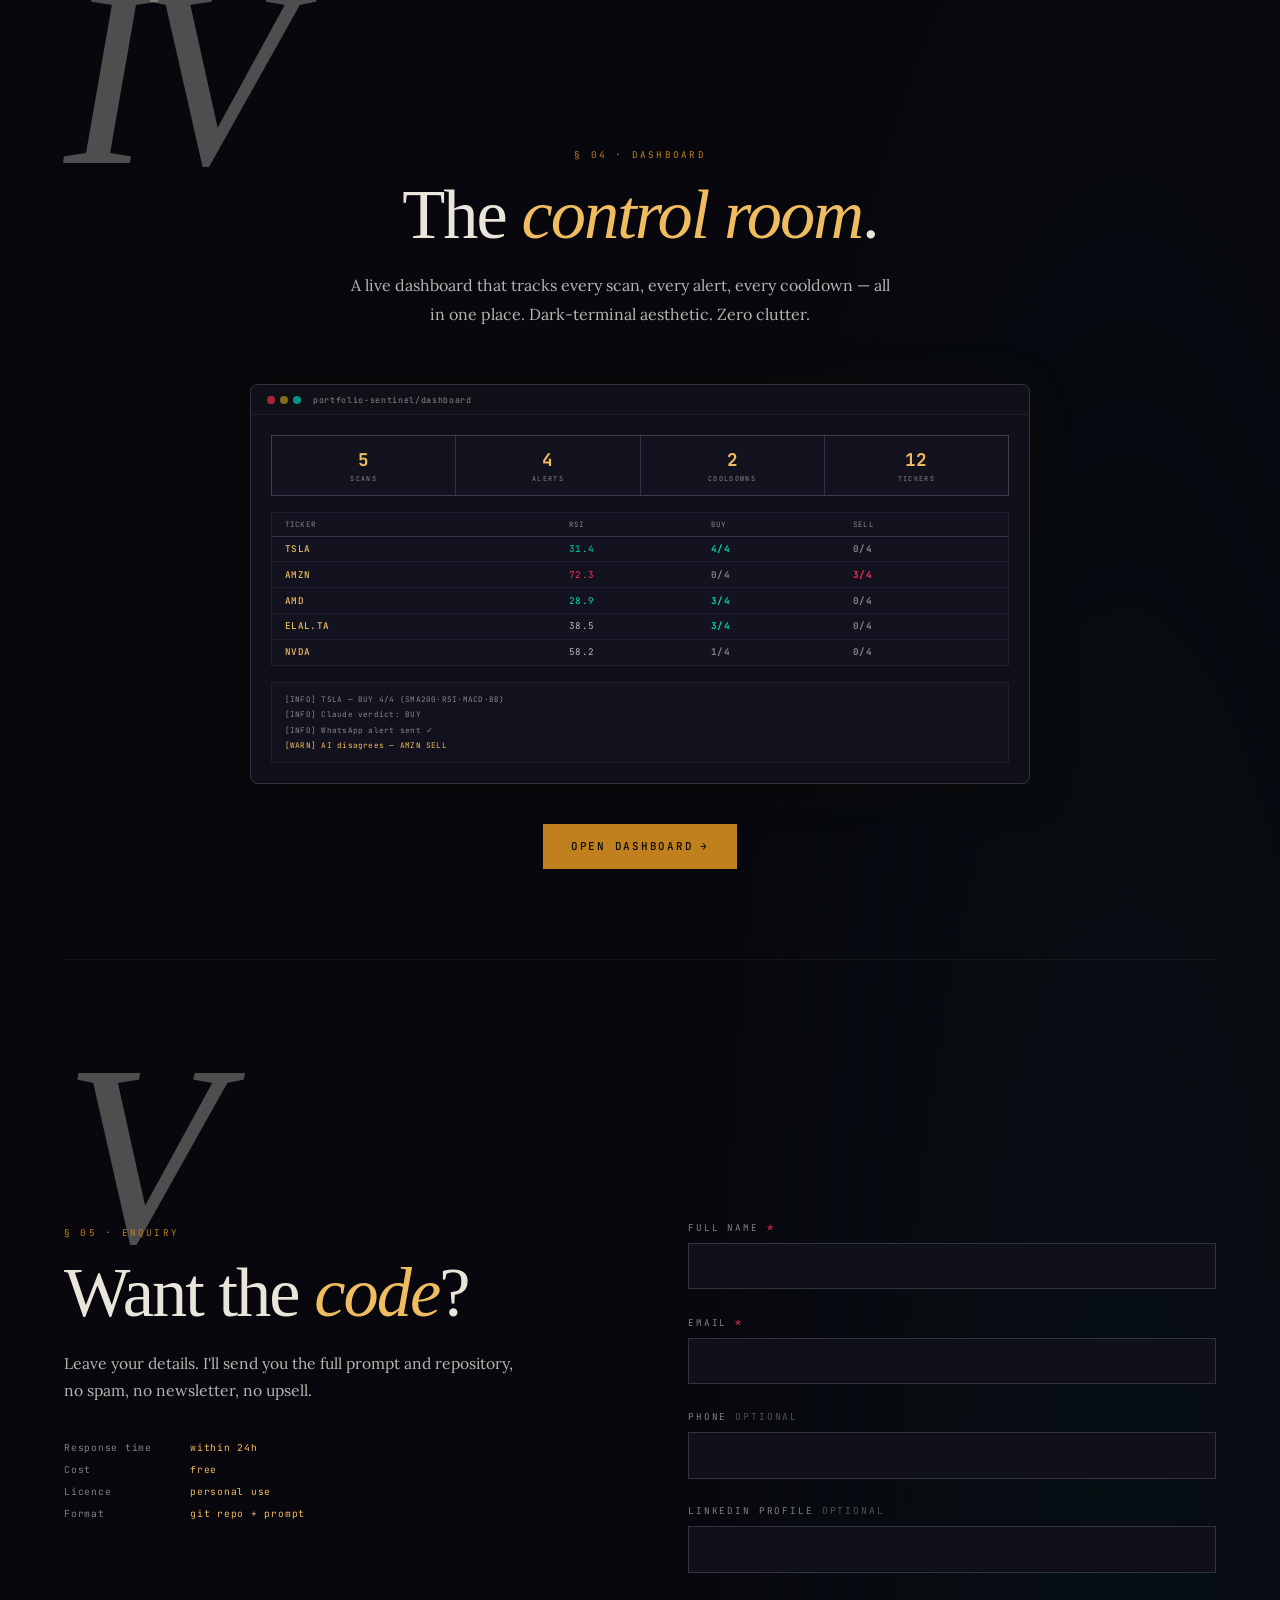
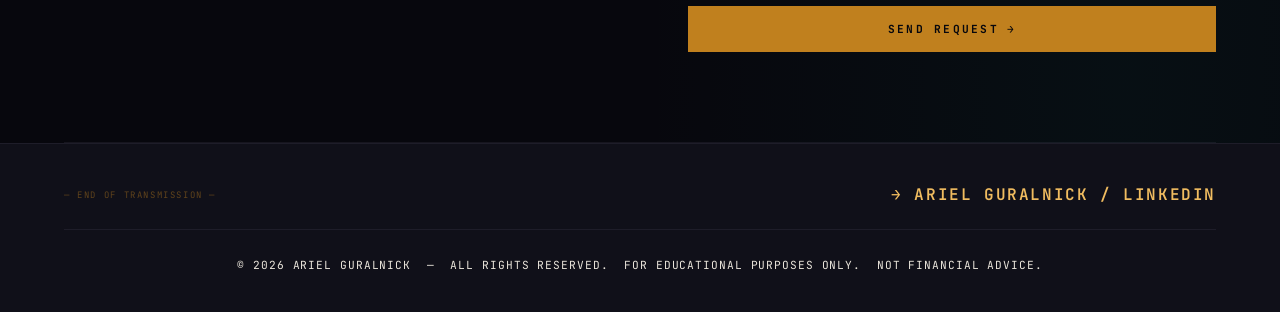
==== commit 0b721ce6: "feat: add 2-year backtest per alert, 14-day scan retention, NaN JSON fix - Add run_backtest() that s" ====
--- a/landing_page/index.html
+++ b/landing_page/index.html
@@ -140,10 +140,10 @@
 
     <div class="section-head">
       <span class="section-head__tag">§ 01 · WORKFLOW</span>
-      <h2 class="section-head__title">The&nbsp;<em>three-step</em>&nbsp;filter.</h2>
+      <h2 class="section-head__title">The&nbsp;<em>four-step</em>&nbsp;filter.</h2>
       <p class="section-head__lede">
-        One script. Three layers of scrutiny. No manual trading. No mock data.
-        Every signal must survive technicals, fundamentals, and cooldown.
+        One script. Four layers of scrutiny. No manual trading. No mock data.
+        Every signal must survive technicals, fundamentals, backtest, and cooldown.
       </p>
     </div>
 
@@ -225,6 +225,30 @@
         </svg>
       </li>
 
+      <li class="plate plate--four reveal">
+        <span class="plate__numeral">04</span>
+        <div class="plate__content">
+          <p class="plate__kicker">2-YEAR&nbsp;BACKTEST&nbsp;&middot;&nbsp;BUILT&nbsp;INTO&nbsp;EVERY&nbsp;ALERT</p>
+          <h3 class="plate__title">Historical&nbsp;edge,<br><em>per&nbsp;signal.</em></h3>
+          <p class="plate__body">
+            Every alert includes a live backtest of the exact strategy that fired —
+            simulated over two years of real price data. See whether your signals
+            historically outperformed simply holding the stock, before you act.
+            <span class="tag">STRATEGY&nbsp;RETURN</span>
+            <span class="tag">BUY&nbsp;&amp;&nbsp;HOLD</span>
+            <span class="tag">WIN&nbsp;RATE</span>
+          </p>
+        </div>
+        <svg class="plate__spark" viewBox="0 0 220 64" preserveAspectRatio="none" aria-hidden="true">
+          <path d="M0,52 L18,48 L36,50 L54,38 L72,42 L90,20 L108,24 L126,10 L144,18 L162,8 L180,14 L220,4"
+                fill="none" stroke="currentColor" stroke-width="1.4" stroke-linecap="round" stroke-linejoin="round" opacity=".9"/>
+          <path d="M0,52 L18,50 L36,52 L54,46 L72,48 L90,44 L108,46 L126,40 L144,42 L162,38 L180,40 L220,36"
+                fill="none" stroke="currentColor" stroke-width="1" stroke-linecap="round" stroke-linejoin="round" opacity=".35" stroke-dasharray="3 2"/>
+          <circle cx="126" cy="10" r="2.4" fill="currentColor"/>
+          <circle cx="126" cy="40" r="2.4" fill="currentColor" opacity=".4"/>
+        </svg>
+      </li>
+
     </ol>
   </section>
 
@@ -277,6 +301,11 @@
                 tailwinds remain intact. Short-term weakness may be a buying window.
               </p>
               <p class="wa__warn">⚠️ AI disagrees with technical signal.</p>
+              <p class="wa__rule"></p>
+              <p class="wa__line"><b>📈 2-Year Backtest</b></p>
+              <p class="wa__line">Strategy: <b>+12.2%</b> (5 trades, 40% win)</p>
+              <p class="wa__line">Buy &amp; Hold: <b style="color:#00d9b8">+38.7%</b></p>
+              <p class="wa__warn">⚠️ Buy &amp; hold outperformed — proceed with caution.</p>
               <span class="wa__time">09:41 ✓✓</span>
             </div>
 
@@ -300,12 +329,75 @@
   </section>
 
 
+  <!-- ─── Backtest Section ─── -->
+  <section class="backtest-section" id="backtest">
+    <span class="section-numeral" aria-hidden="true">III</span>
+
+    <div class="section-head section-head--centered">
+      <span class="section-head__tag">§ 03 · BACKTEST</span>
+      <h2 class="section-head__title">Two&nbsp;years&nbsp;of&nbsp;<em>proof</em>.</h2>
+      <p class="section-head__lede">
+        Every alert includes a live 2-year backtest of the exact signal that fired.
+        See whether the strategy historically beat simply holding the stock — before you act.
+      </p>
+    </div>
+
+    <div class="bt-widget reveal">
+      <div class="bt-compare">
+        <div class="bt-side">
+          <span class="bt-side__label">Signal Strategy</span>
+          <span class="bt-side__return bt-side__return--pos">+31.4%</span>
+          <span class="bt-side__meta">8 trades · 67% win rate</span>
+        </div>
+        <div class="bt-vs">VS</div>
+        <div class="bt-side">
+          <span class="bt-side__label">Buy &amp; Hold</span>
+          <span class="bt-side__return">+24.1%</span>
+          <span class="bt-side__meta">held entire 2 years</span>
+        </div>
+      </div>
+      <div class="bt-verdict">✅ Strategy beat buy &amp; hold — signal has historical edge on this ticker</div>
+
+      <div class="bt-table">
+        <div class="bt-row bt-row--head">
+          <span>Ticker</span><span>Strategy</span><span>Buy &amp; Hold</span><span>Trades</span><span>Win %</span>
+        </div>
+        <div class="bt-row">
+          <span class="bt-ticker">TSLA</span>
+          <span class="bt-pos">+31.4%</span>
+          <span class="bt-neg">+24.1%</span>
+          <span>8</span><span>67%</span>
+        </div>
+        <div class="bt-row">
+          <span class="bt-ticker">AMZN</span>
+          <span class="bt-neg">+12.2%</span>
+          <span class="bt-pos">+38.7%</span>
+          <span>5</span><span>40%</span>
+        </div>
+        <div class="bt-row">
+          <span class="bt-ticker">NVDA</span>
+          <span class="bt-pos">+142.3%</span>
+          <span class="bt-neg">+118.5%</span>
+          <span>11</span><span>73%</span>
+        </div>
+        <div class="bt-row">
+          <span class="bt-ticker">AAPL</span>
+          <span class="bt-neg">+9.8%</span>
+          <span class="bt-pos">+22.4%</span>
+          <span>4</span><span>50%</span>
+        </div>
+      </div>
+      <p class="bt-note">Sample data — actual results calculated live per scan using 2 years of real OHLCV history.</p>
+    </div>
+  </section>
+
+
   <!-- ─── Dashboard Preview ─── -->
   <section class="dashboard-section" id="dashboard">
-    <span class="section-numeral" aria-hidden="true">III</span>
+    <span class="section-numeral" aria-hidden="true">IV</span>
 
     <div class="section-head section-head--centered">
-      <span class="section-head__tag">§ 03 · DASHBOARD</span>
+      <span class="section-head__tag">§ 04 · DASHBOARD</span>
       <h2 class="section-head__title">The&nbsp;<em>control&nbsp;room</em>.</h2>
       <p class="section-head__lede">
         A live dashboard that tracks every scan, every alert, every cooldown
@@ -362,11 +454,11 @@
 
   <!-- ─── Lead gen form ─── -->
   <section class="form-section" id="form">
-    <span class="section-numeral" aria-hidden="true">IV</span>
+    <span class="section-numeral" aria-hidden="true">V</span>
 
     <div class="form-grid">
       <div class="form-copy">
-        <span class="section-head__tag">§ 04 · ENQUIRY</span>
+        <span class="section-head__tag">§ 05 · ENQUIRY</span>
         <h2 class="form-copy__title">Want&nbsp;the&nbsp;<em>code</em>?</h2>
         <p class="form-copy__lede">
           Leave your details. I'll send you the full prompt and repository,
--- a/landing_page/styles.css
+++ b/landing_page/styles.css
@@ -496,8 +496,11 @@
   grid-template-columns: 1fr;
   gap: 1.5rem;
 }
-@media (min-width: 900px) {
-  .plates { grid-template-columns: repeat(3, 1fr); }
+@media (min-width: 600px) {
+  .plates { grid-template-columns: repeat(2, 1fr); }
+}
+@media (min-width: 1200px) {
+  .plates { grid-template-columns: repeat(4, 1fr); }
 }
 
 .plate {
@@ -528,6 +531,7 @@
 .plate--one   { --plate-color: var(--cyan); }
 .plate--two   { --plate-color: var(--amber-text); }
 .plate--three { --plate-color: var(--red); }
+.plate--four  { --plate-color: #7c6fcd; }
 
 .plate__numeral {
   display: block;
@@ -872,7 +876,128 @@
   .dp-row { font-size: 0.5rem; padding: 0.35rem 0.6rem; }
 }
 
-/* ─── 12. Form Section ─────────────────────────────���──────────────── */
+/* ─── 12. Backtest Section ─────────────────────────────────────────── */
+.backtest-section {
+  padding: clamp(4rem, 10vh, 8rem) 0;
+  border-bottom: 1px solid var(--border);
+}
+
+.bt-widget {
+  max-width: 860px;
+  margin: 0 auto;
+}
+
+.bt-compare {
+  display: flex;
+  align-items: center;
+  gap: 2rem;
+  background: var(--surface);
+  border: 1px solid var(--border);
+  padding: clamp(1.5rem, 4vw, 3rem);
+  margin-bottom: 1rem;
+}
+
+.bt-side {
+  flex: 1;
+  display: flex;
+  flex-direction: column;
+  gap: 0.4rem;
+}
+
+.bt-side__label {
+  font-family: var(--f-mono);
+  font-size: 0.52rem;
+  letter-spacing: 0.22em;
+  color: var(--text-faint);
+  text-transform: uppercase;
+}
+
+.bt-side__return {
+  font-family: var(--f-display);
+  font-size: clamp(2.4rem, 5vw, 3.8rem);
+  font-weight: 300;
+  letter-spacing: -0.04em;
+  line-height: 1;
+  color: var(--text-dim);
+}
+.bt-side__return--pos { color: var(--cyan); }
+.bt-side__return--neg { color: var(--red); }
+
+.bt-side__meta {
+  font-family: var(--f-mono);
+  font-size: 0.58rem;
+  color: var(--text-faint);
+  letter-spacing: 0.06em;
+}
+
+.bt-vs {
+  font-family: var(--f-mono);
+  font-size: 0.65rem;
+  letter-spacing: 0.2em;
+  color: var(--text-ghost);
+  flex-shrink: 0;
+}
+
+.bt-verdict {
+  font-family: var(--f-mono);
+  font-size: 0.62rem;
+  letter-spacing: 0.1em;
+  color: var(--amber-text);
+  padding: 0.7rem 1rem;
+  background: var(--surface);
+  border: 1px solid var(--border);
+  border-top: none;
+  margin-bottom: 1.5rem;
+}
+
+.bt-table {
+  background: var(--surface);
+  border: 1px solid var(--border);
+  margin-bottom: 1rem;
+  overflow-x: auto;
+}
+
+.bt-row {
+  display: grid;
+  grid-template-columns: 1fr 1fr 1fr 0.7fr 0.7fr;
+  gap: 0;
+  font-family: var(--f-mono);
+  font-size: 0.6rem;
+  letter-spacing: 0.05em;
+  padding: 0.55rem 1rem;
+  border-bottom: 1px solid var(--border);
+  align-items: center;
+}
+.bt-row:last-child { border-bottom: none; }
+
+.bt-row--head {
+  font-size: 0.5rem;
+  letter-spacing: 0.18em;
+  color: var(--text-faint);
+  text-transform: uppercase;
+  background: rgba(255,255,255,0.02);
+}
+
+.bt-ticker { color: var(--amber-text); font-weight: 500; }
+.bt-pos    { color: var(--cyan); }
+.bt-neg    { color: var(--text-dim); }
+
+.bt-note {
+  font-family: var(--f-mono);
+  font-size: 0.52rem;
+  letter-spacing: 0.08em;
+  color: var(--text-ghost);
+  text-align: center;
+  margin-top: 0.5rem;
+}
+
+@media (max-width: 520px) {
+  .bt-compare { flex-direction: column; gap: 1.25rem; }
+  .bt-vs { align-self: center; }
+  .bt-row { font-size: 0.52rem; padding: 0.45rem 0.7rem; }
+}
+
+/* ─── 13. Form Section ─────────────────────────────────────────────── */
 .form-section {
   padding: clamp(4rem, 10vh, 8rem) 0;
   border-bottom: 1px solid var(--border);
